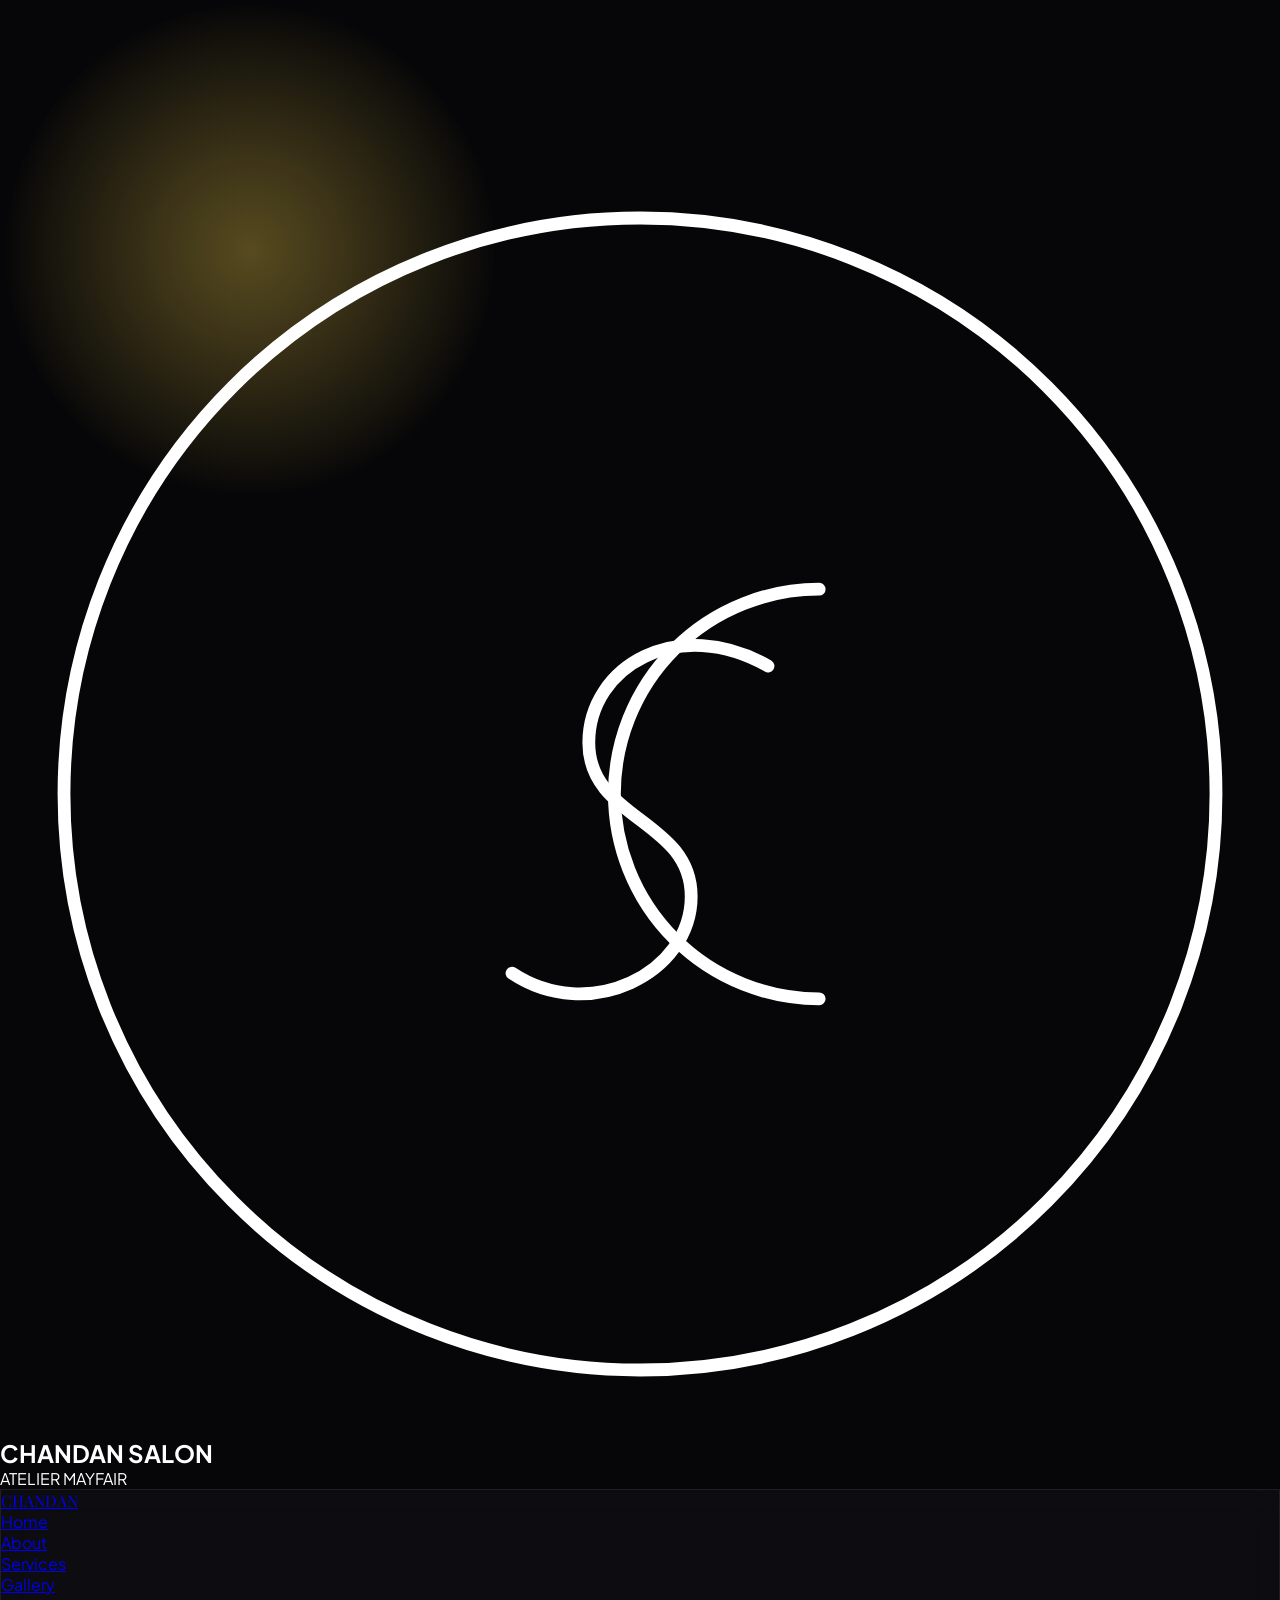
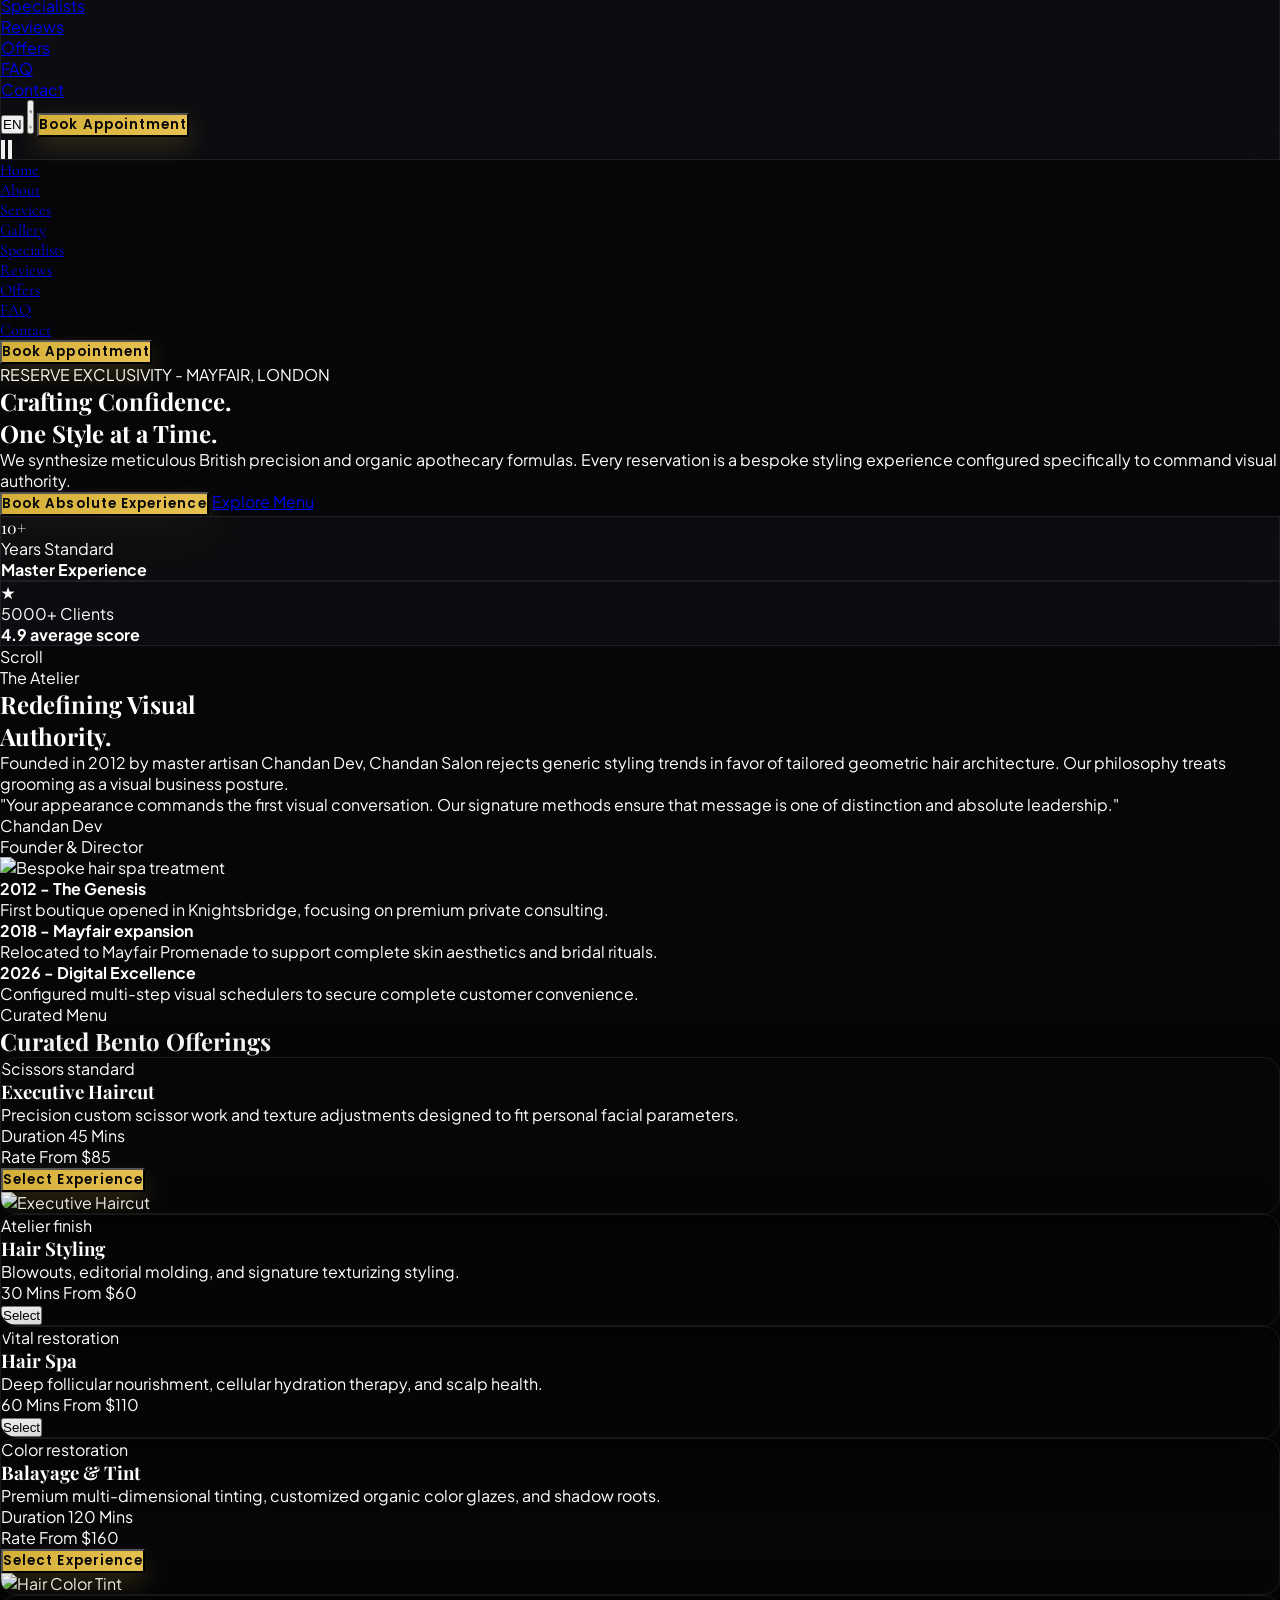
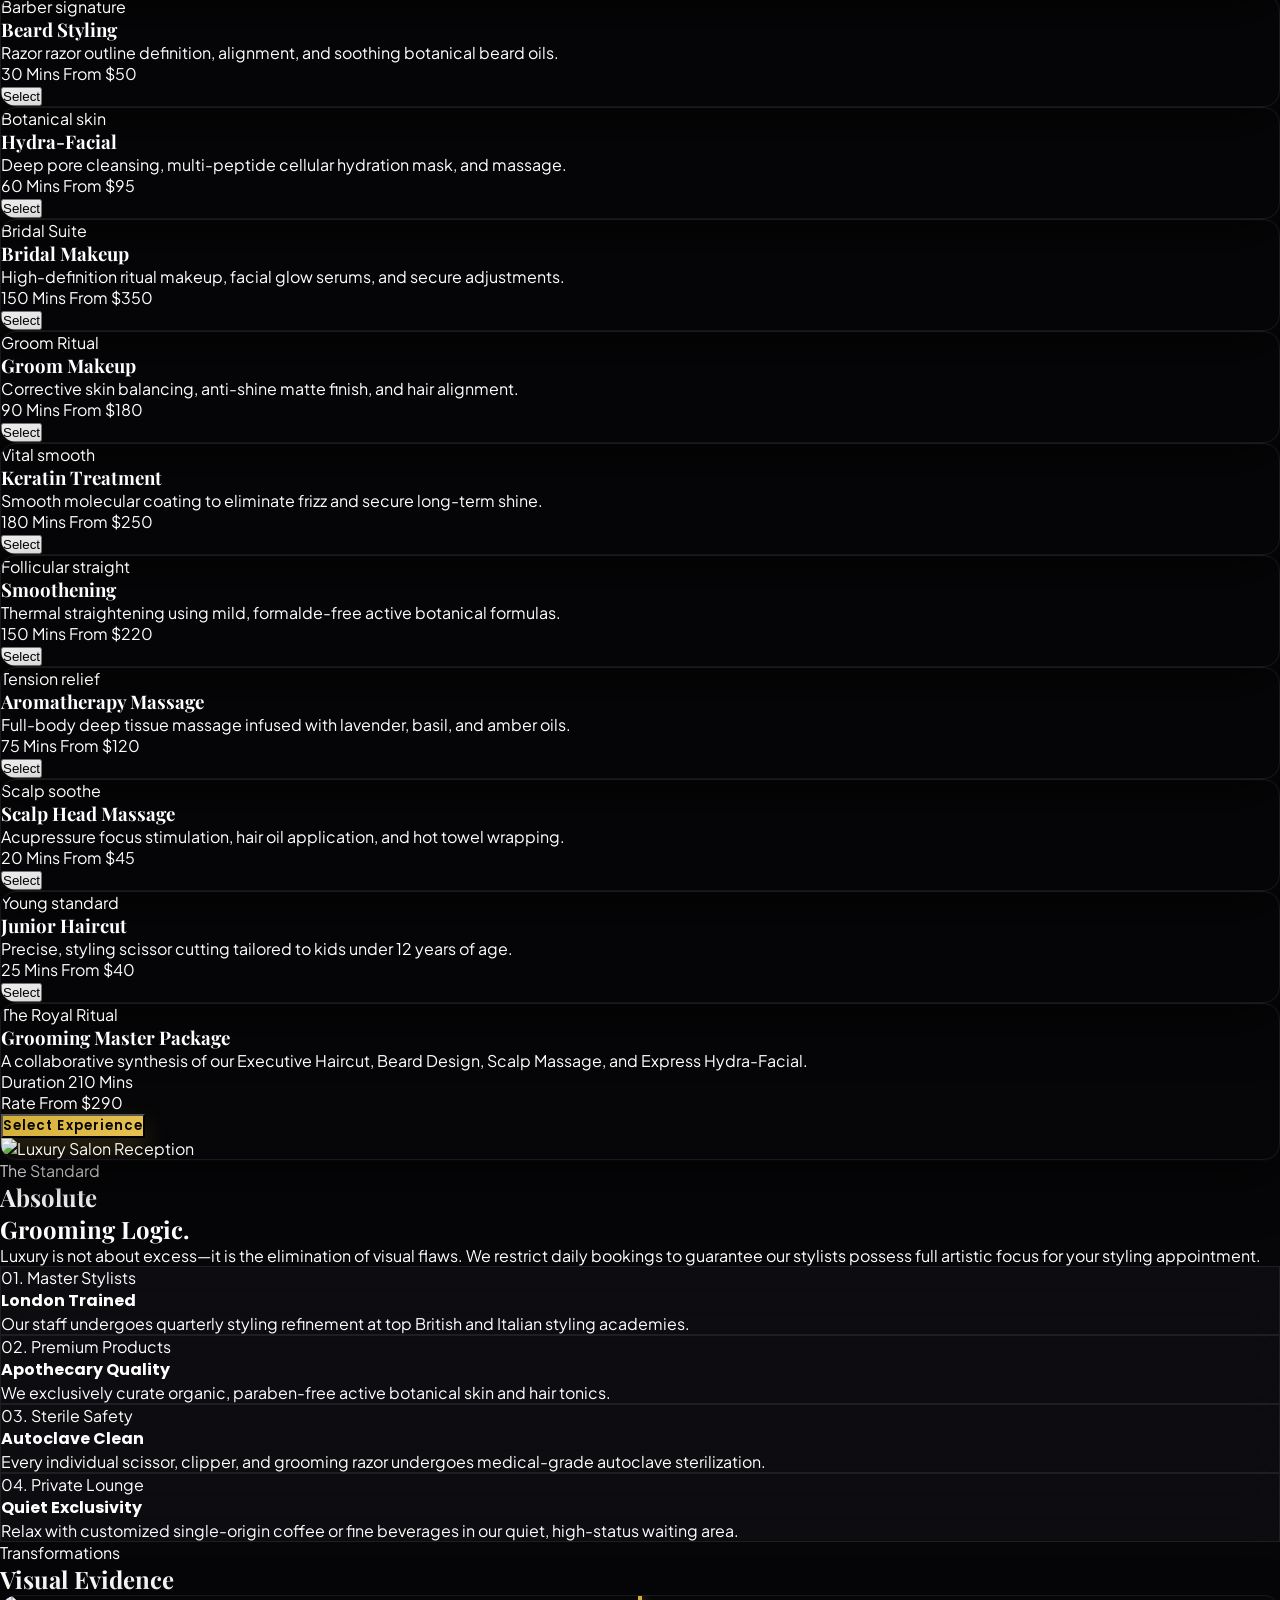
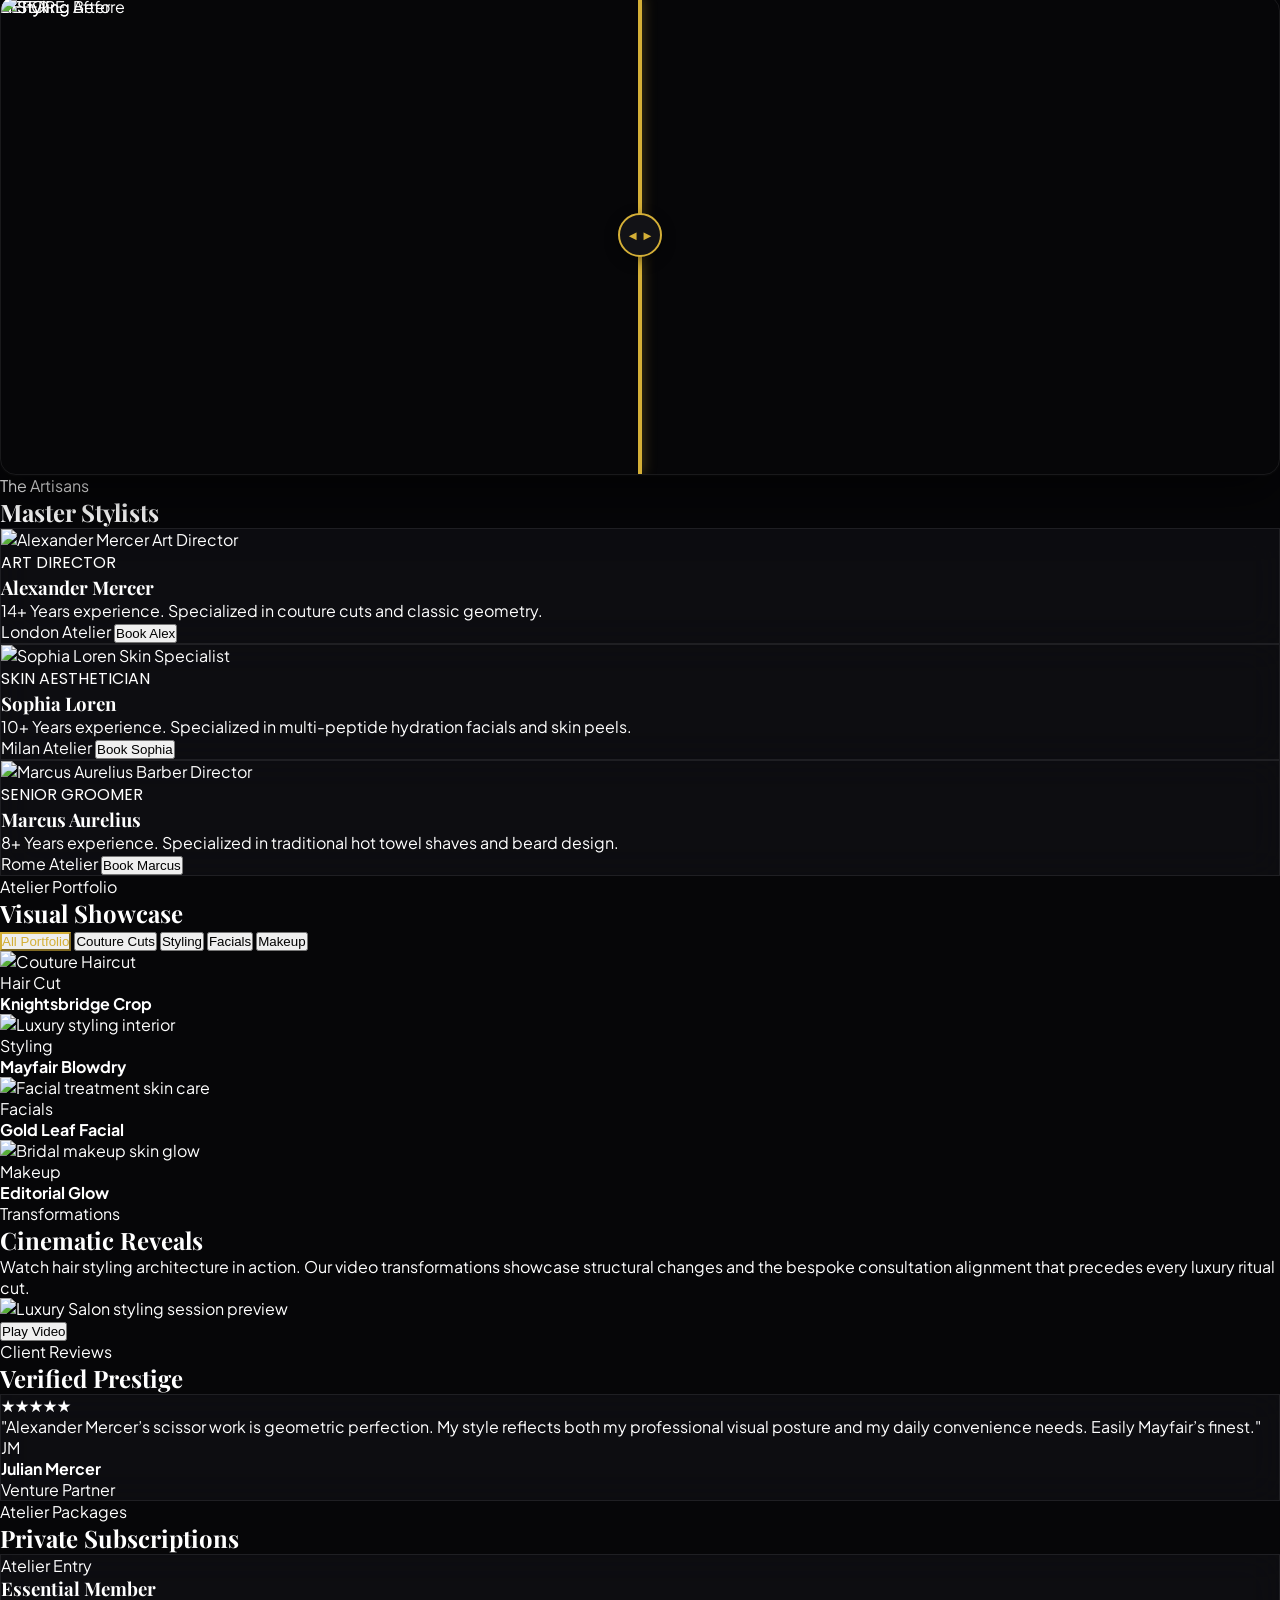
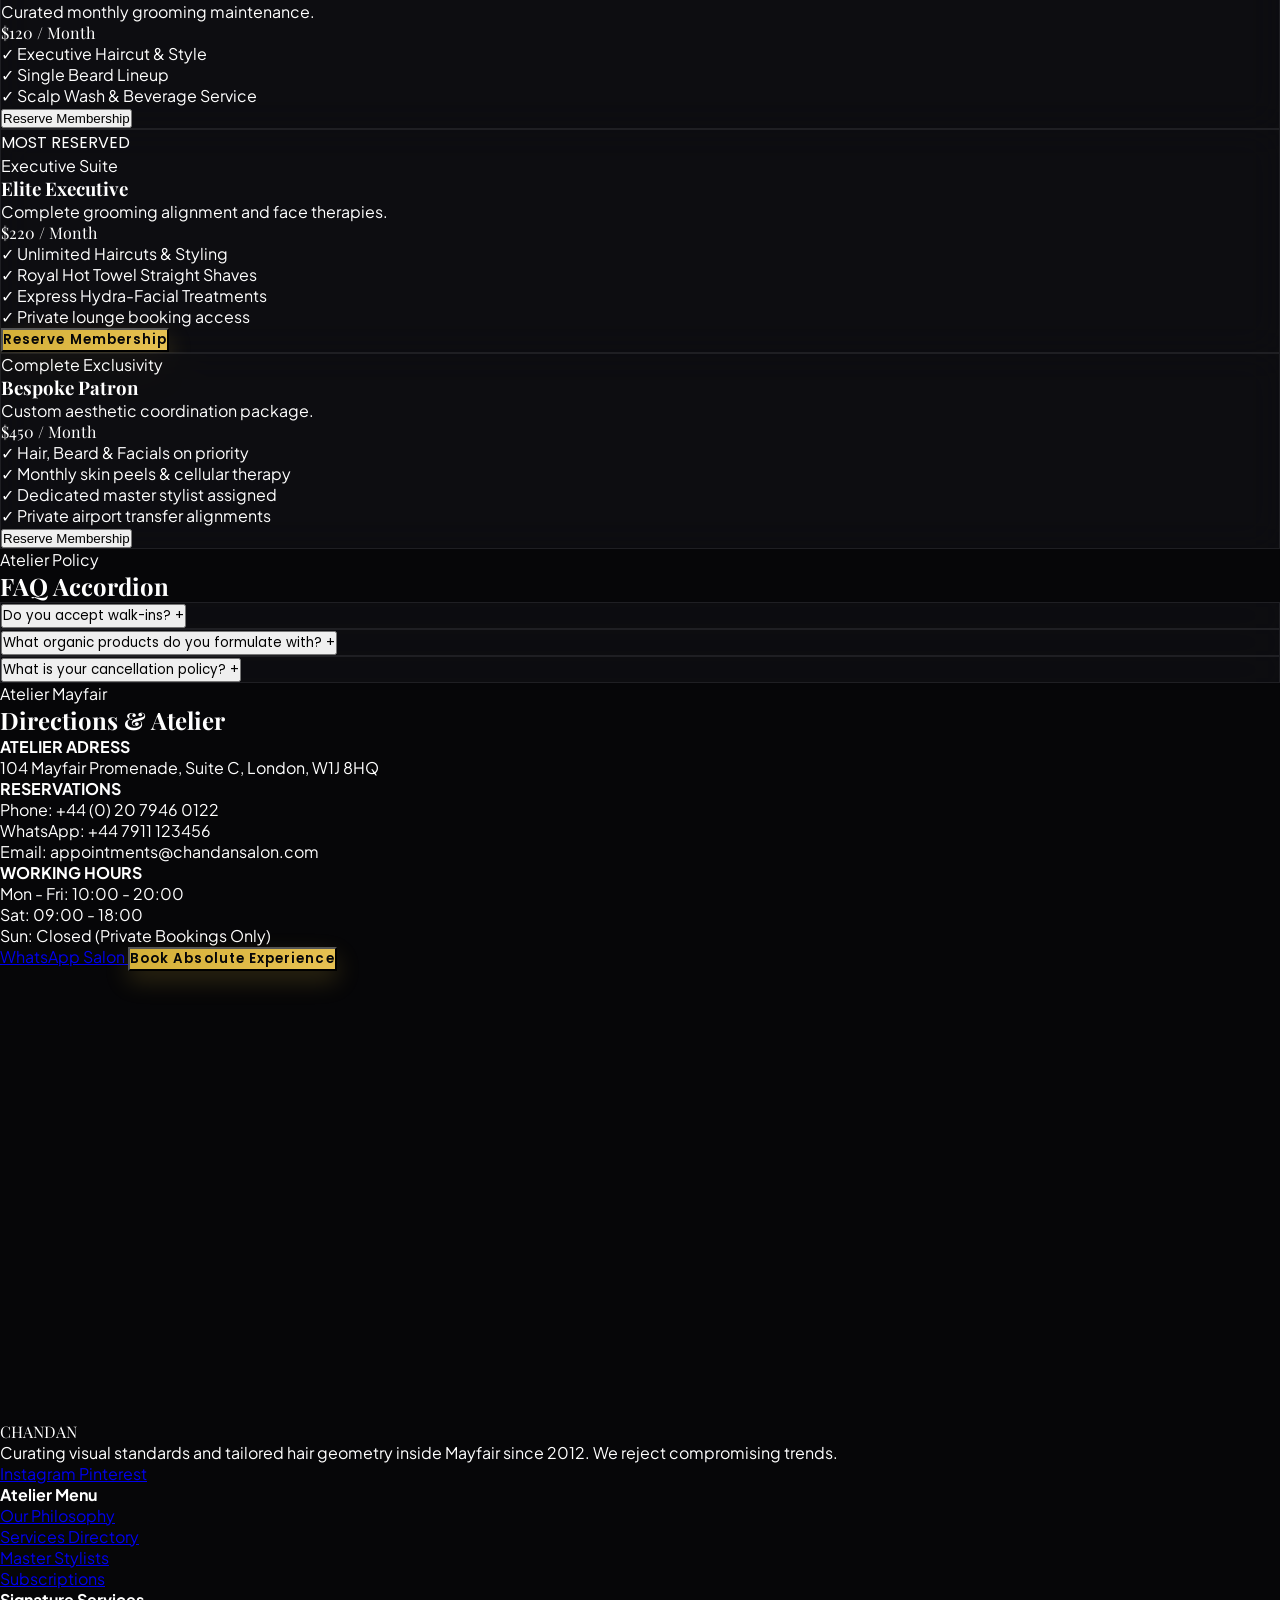
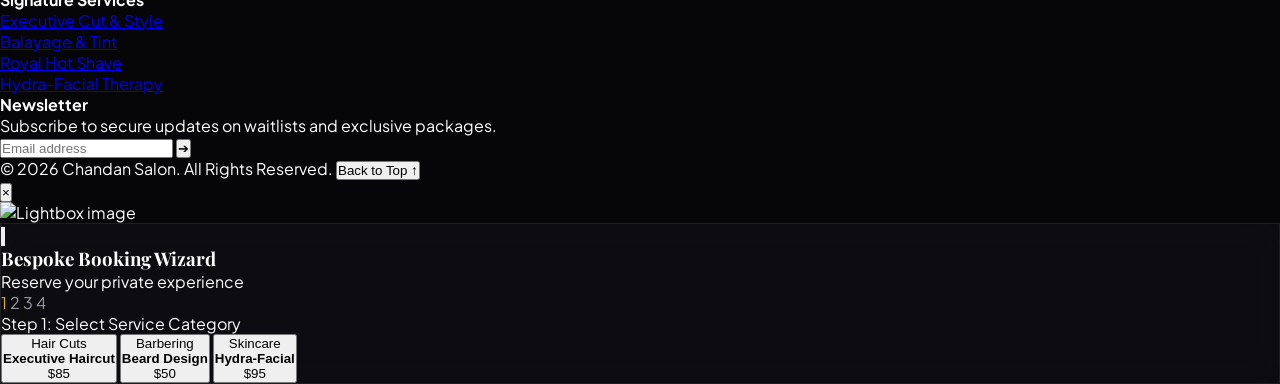
==== index.html @ 31880fb1 "Add files via upload" ====
<!DOCTYPE html>
<html lang="en" data-theme="dark">
<head>
  <meta charset="UTF-8">
  <meta name="viewport" content="width=device-width, initial-scale=1.0">
  <title>Chandan Salon | Premium Luxury Hair Design & Skincare Atelier</title>
  
  <meta name="description" content="Experience bespoke visual authority at Chandan Salon. Meticulous hair styling, straight shaves, and skin therapies by London-trained master stylists in Mayfair. Book an appointment.">
  <link rel="canonical" href="https://www.chandansalon.com/" />

  <!-- OpenGraph Metadata -->
  <meta property="og:type" content="website" />
  <meta property="og:title" content="Chandan Salon | Premium Hair Design & Skincare Atelier" />
  <meta property="og:description" content="Meticulous British cutting standards meets organic botanical treatments in a masterfully crafted Mayfair atmosphere." />
  <meta property="og:url" content="https://www.chandansalon.com/" />
  <meta property="og:image" content="https://images.unsplash.com/photo-1560066984-138dadb4c035?auto=format&fit=crop&w=1200&q=80" />

  <!-- Twitter Card Metadata -->
  <meta name="twitter:card" content="summary_large_image" />
  <meta name="twitter:title" content="Chandan Salon | Premium Hair Design" />
  <meta name="twitter:description" content="Experience Mayfair's premier luxury salon. Bespoke consultation and premium grooming." />
  <meta name="twitter:image" content="https://images.unsplash.com/photo-1560066984-138dadb4c035?auto=format&fit=crop&w=1200&q=80" />

  <!-- CSS Stylesheet -->
  <link rel="stylesheet" href="styles.css">

  <!-- Swiper JS & CSS -->
  <link rel="stylesheet" href="https://cdn.jsdelivr.net/npm/swiper@10/swiper-bundle.min.css" />
  <script src="https://cdn.jsdelivr.net/npm/swiper@10/swiper-bundle.min.js"></script>

  <!-- Leaflet Map CSS & JS -->
  <link rel="stylesheet" href="https://unpkg.com/leaflet@1.9.4/dist/leaflet.css" />
  <script src="https://unpkg.com/leaflet@1.9.4/dist/leaflet.js"></script>

  <!-- Tailwind CSS CDN -->
  <script src="https://cdn.tailwindcss.com"></script>
  <script>
    tailwind.config = {
      darkMode: 'class',
      theme: {
        extend: {
          colors: {
            accentGold: 'var(--accent-gold)',
            bgPrimary: 'var(--bg-primary)',
            bgSecondary: 'var(--bg-secondary)',
            textPrimary: 'var(--text-primary)',
            textSecondary: 'var(--text-secondary)',
            borderTheme: 'var(--border-color)',
            glassBg: 'var(--glass-bg)',
            glassBorder: 'var(--glass-border)'
          },
          fontFamily: {
            editorial: ['Playfair Display', 'serif'],
            cormorant: ['Cormorant Garamond', 'serif'],
            body: ['Plus Jakarta Sans', 'sans-serif'],
            display: ['Poppins', 'sans-serif']
          },
          letterSpacing: {
            luxury: '0.15em',
            superluxury: '0.25em'
          }
        }
      }
    }
  </script>

  <!-- Structured SEO Schema Data -->
  <script type="application/ld+json">
  {
    "@context": "https://schema.org",
    "@graph": [
      {
        "@type": "BeautySalon",
        "@id": "https://www.chandansalon.com/#salon",
        "name": "Chandan Salon",
        "image": "https://images.unsplash.com/photo-1560066984-138dadb4c035?auto=format&fit=crop&w=800&q=80",
        "priceRange": "$$$$",
        "telephone": "+44 20 7946 0122",
        "address": {
          "@type": "PostalAddress",
          "streetAddress": "104 Mayfair Promenade, Suite C",
          "addressLocality": "London",
          "postalCode": "W1J 8HQ",
          "addressCountry": "GB"
        },
        "geo": {
          "@type": "GeoCoordinates",
          "latitude": 51.5074,
          "longitude": -0.1278
        },
        "openingHoursSpecification": [
          {
            "@type": "OpeningHoursSpecification",
            "dayOfWeek": ["Monday", "Tuesday", "Wednesday", "Thursday", "Friday"],
            "opens": "10:00",
            "closes": "20:00"
          },
          {
            "@type": "OpeningHoursSpecification",
            "dayOfWeek": "Saturday",
            "opens": "09:00",
            "closes": "18:00"
          }
        ],
        "sameAs": [
          "https://www.instagram.com/chandansalon",
          "https://www.pinterest.com/chandansalon"
        ]
      },
      {
        "@type": "FAQPage",
        "@id": "https://www.chandansalon.com/#faq",
        "mainEntity": [
          {
            "@type": "Question",
            "name": "Do you accept walk-ins?",
            "acceptedAnswer": {
              "@type": "Answer",
              "text": "To ensure absolute privacy and dedication to detail, we operate on a reservation-only basis. Walk-ins are subject to stylist slot availability."
            }
          },
          {
            "@type": "Question",
            "name": "What organic products do you formulate with?",
            "acceptedAnswer": {
              "@type": "Answer",
              "text": "We formulate our treatments with exclusively organic sulfate-free hair tonics, pure botanicals, and small-batch skin serums."
            }
          }
        ]
      }
    ]
  }
  </script>
</head>
<body class="bg-bgPrimary text-textPrimary font-body relative min-h-screen">

  <!-- Interactive Custom Cursor Nodes -->
  <div class="custom-cursor hidden lg:block" id="custom-cursor"></div>
  <div class="custom-cursor-glow hidden lg:block" id="custom-cursor-glow"></div>

  <!-- Ambient Mouse responsive lighting spheres -->
  <div class="ambient-glow opacity-60" id="mouse-glow-1"></div>
  <div class="ambient-glow opacity-30 top-[20%] left-[10%]"></div>
  <div class="ambient-glow opacity-35 bottom-[10%] right-[5%]"></div>

  <!-- 1. Cinematic Opening Loading Overlay -->
  <div id="preloader" class="fixed inset-0 bg-[#060608] z-[9999] flex flex-col items-center justify-center overflow-hidden">
    <!-- Starry Golden Particles Canvas -->
    <canvas id="preloader-canvas" class="absolute inset-0 w-full h-full pointer-events-none"></canvas>
    
    <div class="relative flex flex-col items-center z-10 text-center px-4">
      <!-- Minimalist Luxury logo line-drawing -->
      <svg class="w-36 h-36 text-[#D4AF37] mb-8" viewBox="0 0 100 100" fill="none" xmlns="http://www.w3.org/2000/svg">
        <circle class="logo-path glow-glow stroke-[1]" cx="50" cy="50" r="45" stroke="currentColor" />
        <path class="logo-path glow-glow stroke-[1.5]" d="M 64 34 A 16 16 0 1 0 64 66" stroke="currentColor" stroke-linecap="round" />
        <path class="logo-path glow-glow stroke-[1.5]" d="M 60 40 C 53 36, 46 40, 46 46 C 46 52, 54 52, 54 58 C 54 64, 46 68, 40 64" stroke="currentColor" stroke-linecap="round" />
      </svg>
      <h2 class="text-sm uppercase tracking-superluxury font-cormorant text-[#D4AF37] opacity-0 preloader-lbl">
        CHANDAN SALON
      </h2>
      <p class="text-[9px] uppercase tracking-luxury text-gray-500 mt-2 opacity-0 preloader-lbl">
        ATELIER MAYFAIR
      </p>
    </div>
  </div>

  <!-- 2. Interactive Floating Navbar -->
  <header class="fixed top-5 left-0 right-0 z-50 px-4 md:px-8">
    <nav class="max-w-7xl mx-auto glass rounded-full px-6 py-4 flex items-center justify-between shadow-lg border border-borderTheme transition-all duration-300">
      
      <!-- Typography Logo -->
      <a href="#home" class="flex items-center">
        <span class="font-editorial text-lg md:text-xl font-semibold tracking-superluxury text-textPrimary hover:text-accentGold transition-colors">
          CHANDAN
        </span>
      </a>

      <!-- Desktop links -->
      <ul class="hidden xl:flex items-center gap-6 text-[10px] font-semibold uppercase tracking-luxury text-textSecondary">
        <li><a href="#home" class="nav-link text-textPrimary hover:text-accentGold transition-colors">Home</a></li>
        <li><a href="#about" class="nav-link text-textPrimary hover:text-accentGold transition-colors">About</a></li>
        <li><a href="#services" class="nav-link text-textPrimary hover:text-accentGold transition-colors">Services</a></li>
        <li><a href="#gallery" class="nav-link text-textPrimary hover:text-accentGold transition-colors">Gallery</a></li>
        <li><a href="#specialists" class="nav-link text-textPrimary hover:text-accentGold transition-colors">Specialists</a></li>
        <li><a href="#testimonials" class="nav-link text-textPrimary hover:text-accentGold transition-colors">Reviews</a></li>
        <li><a href="#pricing" class="nav-link text-textPrimary hover:text-accentGold transition-colors">Offers</a></li>
        <li><a href="#faq" class="nav-link text-textPrimary hover:text-accentGold transition-colors">FAQ</a></li>
        <li><a href="#contact" class="nav-link text-textPrimary hover:text-accentGold transition-colors">Contact</a></li>
      </ul>

      <!-- Navbar Actions (Toggle & CTA) -->
      <div class="hidden lg:flex items-center gap-4">
        <!-- Language Switcher -->
        <button onclick="toggleLanguage()" class="text-[10px] tracking-wider uppercase font-bold text-textSecondary hover:text-accentGold transition-colors px-2 py-1 border border-borderTheme rounded">
          EN
        </button>

        <!-- Theme Toggle -->
        <button id="theme-toggle" class="p-2 rounded-full border border-borderTheme hover:border-accentGold transition-colors text-textPrimary" aria-label="Toggle Mode">
          <svg id="theme-toggle-sun" class="w-3.5 h-3.5 hidden text-accentGold" fill="none" stroke="currentColor" viewBox="0 0 24 24">
            <path stroke-linecap="round" stroke-linejoin="round" stroke-width="2" d="M12 3v1m0 16v1m9-9h-1M4 9H3m15.364-6.364l-.707.707M6.343 17.657l-.707.707m12.728 0l-.707-.707M6.343 6.343l-.707-.707M15 12a3 3 0 11-6 0 3 3 0 016 0z"/>
          </svg>
          <svg id="theme-toggle-moon" class="w-3.5 h-3.5 text-textPrimary" fill="none" stroke="currentColor" viewBox="0 0 24 24">
            <path stroke-linecap="round" stroke-linejoin="round" stroke-width="2" d="M20.354 15.354A9 9 0 018.646 3.646 9.003 9.003 0 0012 21a9.003 9.003 0 008.354-5.646z"/>
          </svg>
        </button>

        <!-- Book Appointment -->
        <button onclick="openBookingModal()" class="btn-luxury px-5 py-2 rounded-full text-[10px] uppercase tracking-wider font-semibold">
          Book Appointment
        </button>
      </div>

      <!-- Mobile navigation menu controls -->
      <div class="flex xl:hidden items-center gap-3">
        <button id="theme-toggle-mobile" class="p-2 rounded-full border border-borderTheme text-textPrimary" aria-label="Toggle Theme Mobile">
          <svg class="w-3.5 h-3.5 text-textPrimary" fill="none" stroke="currentColor" viewBox="0 0 24 24">
            <path stroke-linecap="round" stroke-linejoin="round" stroke-width="2" d="M12 3v1m0 16v1m9-9h-1M4 9H3m15.364-6.364l-.707.707M6.343 17.657l-.707.707m12.728 0l-.707-.707M6.343 6.343l-.707-.707M15 12a3 3 0 11-6 0 3 3 0 016 0z"/>
          </svg>
        </button>

        <button id="mobile-menu-btn" class="p-2 text-textPrimary" aria-label="Toggle Menu">
          <svg class="w-6 h-6" fill="none" stroke="currentColor" viewBox="0 0 24 24">
            <path id="menu-btn-icon" stroke-linecap="round" stroke-linejoin="round" stroke-width="2" d="M4 6h16M4 12h16M4 18h16"/>
          </svg>
        </button>
      </div>

    </nav>
  </header>

  <!-- Mobile navigation full-screen overlay -->
  <div id="mobile-menu-overlay" class="fixed inset-0 bg-[#060608]/98 z-[45] flex flex-col justify-center items-center opacity-0 pointer-events-none transition-all duration-300">
    <ul class="text-center flex flex-col gap-6 text-sm font-editorial-cormorant tracking-luxury uppercase text-white">
      <li><a href="#home" onclick="toggleMobileMenu()" class="hover:text-accentGold transition-colors">Home</a></li>
      <li><a href="#about" onclick="toggleMobileMenu()" class="hover:text-accentGold transition-colors">About</a></li>
      <li><a href="#services" onclick="toggleMobileMenu()" class="hover:text-accentGold transition-colors">Services</a></li>
      <li><a href="#gallery" onclick="toggleMobileMenu()" class="hover:text-accentGold transition-colors">Gallery</a></li>
      <li><a href="#specialists" onclick="toggleMobileMenu()" class="hover:text-accentGold transition-colors">Specialists</a></li>
      <li><a href="#testimonials" onclick="toggleMobileMenu()" class="hover:text-accentGold transition-colors">Reviews</a></li>
      <li><a href="#pricing" onclick="toggleMobileMenu()" class="hover:text-accentGold transition-colors">Offers</a></li>
      <li><a href="#faq" onclick="toggleMobileMenu()" class="hover:text-accentGold transition-colors">FAQ</a></li>
      <li><a href="#contact" onclick="toggleMobileMenu()" class="hover:text-accentGold transition-colors">Contact</a></li>
      <li class="mt-4">
        <button onclick="toggleMobileMenu(); openBookingModal();" class="btn-luxury px-8 py-3 rounded-full text-xs tracking-luxury uppercase">
          Book Appointment
        </button>
      </li>
    </ul>
  </div>

  <!-- 3. Hero Section (The Hook) -->
  <section id="home" class="min-h-screen flex items-center justify-center relative overflow-hidden pt-24 px-4 md:px-8">
    <!-- Parallax Background Image Layer (No Video fallback) -->
    <div class="absolute inset-0 bg-cover bg-center bg-no-repeat pointer-events-none scale-105" style="background-image: url('https://images.unsplash.com/photo-1560066984-138dadb4c035?auto=format&fit=crop&w=1920&q=80');" id="hero-parallax-bg"></div>
    <div class="absolute inset-0 bg-gradient-to-b from-[#060608]/90 via-[#060608]/75 to-[#060608]"></div>

    <div class="max-w-7xl mx-auto w-full relative z-10 grid grid-cols-1 lg:grid-cols-12 gap-12 items-center">
      
      <!-- Left Editorial Column -->
      <div class="lg:col-span-7 space-y-8 text-left">
        <div class="inline-flex items-center gap-2 border border-borderTheme px-4 py-1.5 rounded-full text-[10px] uppercase tracking-luxury text-accentGold bg-[#121216]/50 backdrop-blur-md">
          <span class="inline-block w-1.5 h-1.5 bg-accentGold rounded-full animate-ping"></span>
          RESERVE EXCLUSIVITY - MAYFAIR, LONDON
        </div>
        
        <h1 class="font-editorial text-5xl md:text-7xl lg:text-8xl leading-[1.05] tracking-tight text-white" id="hero-title">
          Crafting <span class="italic text-accentGold">Confidence.</span> <br>
          One Style at a Time.
        </h1>
        
        <p class="text-sm md:text-base text-gray-400 max-w-lg leading-relaxed font-body">
          We synthesize meticulous British precision and organic apothecary formulas. Every reservation is a bespoke styling experience configured specifically to command visual authority.
        </p>

        <div class="flex flex-col sm:flex-row gap-4 pt-4">
          <button onclick="openBookingModal()" class="btn-luxury px-8 py-4 rounded-full text-xs font-semibold tracking-luxury uppercase">
            Book Absolute Experience
          </button>
          <a href="#services" class="border border-borderTheme hover:border-accentGold bg-[#121216]/20 hover:bg-[#121216]/50 text-white text-xs font-semibold tracking-luxury uppercase px-8 py-4 rounded-full text-center transition-all duration-300 backdrop-blur-sm">
            Explore Menu
          </a>
        </div>
      </div>

      <!-- Right Column: Interactive AntiGravity Glass Cards -->
      <div class="lg:col-span-5 relative flex justify-center items-center min-h-[380px] lg:min-h-[460px]">
        <div class="relative w-[280px] h-[340px] md:w-[320px] md:h-[400px] cursor-pointer" id="hero-interactive-container">
          
          <!-- Master card showing salon tools details -->
          <div class="absolute inset-0 rounded-2xl overflow-hidden border border-borderTheme bg-cover bg-center" style="background-image: url('https://imgs.search.brave.com/jhB5kFi1aEsa-1GYr4YzfC0zxABwtPC-hfzeidepJ1k/rs:fit:860:0:0:0/g:ce/aHR0cHM6Ly93d3cu/Z2VldGFuamFsaXNh/bG9uLmNvbS93cC1j/b250ZW50L3VwbG9h/ZHMvMjAyMy8xMC9o/YWlyLXNhbG9uLW5l/YXItbWUtY3Jvc3Np/bmctcm9hZC1wYXRu/YS5qcGc');" id="hero-main-card">
            <div class="absolute inset-0 bg-gradient-to-t from-[#060608]/90 via-transparent to-transparent"></div>
          </div>

          <!-- Glass Card 1: Authority metrics -->
          <div class="absolute top-[-30px] left-[-30px] glass p-4 rounded-xl shadow-lg border border-borderTheme flex items-center gap-3 transition-transform duration-300" id="hero-floating-card-1">
            <div class="text-accentGold font-editorial text-2xl">10+</div>
            <div>
              <p class="text-[9px] uppercase tracking-wider text-textSecondary font-semibold">Years Standard</p>
              <h4 class="text-[10px] font-bold text-textPrimary uppercase">Master Experience</h4>
            </div>
          </div>

          <!-- Glass Card 2: Rating metrics -->
          <div class="absolute bottom-[-20px] right-[-20px] glass p-4 rounded-xl shadow-lg border border-borderTheme flex items-center gap-3 transition-transform duration-300" id="hero-floating-card-2">
            <div class="text-accentGold text-base">★</div>
            <div>
              <p class="text-[9px] uppercase tracking-wider text-textSecondary font-semibold">5000+ Clients</p>
              <h4 class="text-[10px] font-bold text-textPrimary uppercase">4.9 average score</h4>
            </div>
          </div>

        </div>
      </div>

    </div>

    <!-- Animated Scroll indicator -->
    <div class="absolute bottom-10 left-1/2 transform -translate-x-1/2 flex flex-col items-center gap-2 text-[10px] uppercase tracking-widest text-textSecondary pointer-events-none">
      <span>Scroll</span>
      <div class="w-[1.5px] h-8 border border-borderTheme rounded-full relative flex justify-center py-1">
        <span class="inline-block w-1 h-1 bg-accentGold rounded-full scroll-indicator-dot"></span>
      </div>
    </div>
  </section>

  <!-- 4. About Section (The Story) -->
  <section id="about" class="py-28 px-4 md:px-8 max-w-7xl mx-auto relative z-10">
    <div class="grid grid-cols-1 lg:grid-cols-12 gap-16 items-center">
      
      <!-- Left Column: Story Composition -->
      <div class="lg:col-span-5 space-y-6">
        <p class="text-xs uppercase tracking-superluxury text-accentGold font-semibold">The Atelier</p>
        <h2 class="font-editorial text-4xl md:text-5xl lg:text-6xl text-textPrimary leading-tight">
          Redefining Visual <br>
          <span class="italic text-accentGold">Authority.</span>
        </h2>
        <div class="w-12 h-[1px] bg-accentGold"></div>
        <p class="text-xs text-textSecondary leading-relaxed">
          Founded in 2012 by master artisan Chandan Dev, Chandan Salon rejects generic styling trends in favor of tailored geometric hair architecture. Our philosophy treats grooming as a visual business posture.
        </p>
        <p class="text-xs text-textSecondary leading-relaxed">
          "Your appearance commands the first visual conversation. Our signature methods ensure that message is one of distinction and absolute leadership."
        </p>
        
        <!-- Founder signature placeholder -->
        <div class="pt-4 flex items-center gap-4">
          <div class="font-cormorant italic text-lg text-textPrimary">Chandan Dev</div>
          <span class="w-10 h-[1.5px] bg-borderTheme"></span>
          <span class="text-[9px] uppercase tracking-luxury text-textSecondary font-bold">Founder & Director</span>
        </div>
      </div>

      <!-- Right Column: Asymmetrical collage and visual timeline -->
      <div class="lg:col-span-7 grid grid-cols-1 sm:grid-cols-2 gap-8 items-center">
        <!-- Collage main image -->
        <div class="rounded-2xl overflow-hidden border border-borderTheme aspect-[3/4] bg-bgSecondary">
          <img src="https://images.unsplash.com/photo-1522337360788-8b13dee7a37e?auto=format&fit=crop&w=600&q=80" alt="Bespoke hair spa treatment" class="w-full h-full object-cover" />
        </div>
        
        <!-- Interactive timeline values -->
        <div class="space-y-8">
          <div class="relative pl-6 border-l border-borderTheme">
            <span class="absolute top-1.5 left-[-4.5px] w-2.5 h-2.5 rounded-full bg-accentGold"></span>
            <h4 class="text-xs font-bold uppercase tracking-wider text-textPrimary">2012 - The Genesis</h4>
            <p class="text-[11px] text-textSecondary mt-1">First boutique opened in Knightsbridge, focusing on premium private consulting.</p>
          </div>
          
          <div class="relative pl-6 border-l border-borderTheme">
            <span class="absolute top-1.5 left-[-4.5px] w-2.5 h-2.5 rounded-full bg-accentGold"></span>
            <h4 class="text-xs font-bold uppercase tracking-wider text-textPrimary">2018 - Mayfair expansion</h4>
            <p class="text-[11px] text-textSecondary mt-1">Relocated to Mayfair Promenade to support complete skin aesthetics and bridal rituals.</p>
          </div>

          <div class="relative pl-6 border-l border-borderTheme">
            <span class="absolute top-1.5 left-[-4.5px] w-2.5 h-2.5 rounded-full bg-accentGold"></span>
            <h4 class="text-xs font-bold uppercase tracking-wider text-textPrimary">2026 - Digital Excellence</h4>
            <p class="text-[11px] text-textSecondary mt-1">Configured multi-step visual schedulers to secure complete customer convenience.</p>
          </div>
        </div>
      </div>

    </div>
  </section>

  <!-- 5. Services Bento Grid -->
  <section id="services" class="py-28 bg-bgSecondary border-y border-borderTheme relative z-10 transition-colors duration-500">
    <div class="max-w-7xl mx-auto px-4 md:px-8">
      
      <!-- Section Headers -->
      <div class="text-center max-w-2xl mx-auto mb-20 space-y-4">
        <p class="text-xs uppercase tracking-superluxury text-accentGold font-semibold">Curated Menu</p>
        <h2 class="font-editorial text-4xl md:text-5xl lg:text-6xl text-textPrimary leading-tight">
          Curated Bento Offerings
        </h2>
        <div class="w-12 h-[1px] bg-accentGold mx-auto mt-4"></div>
      </div>

      <!-- Bento Grid Layout containing 14 Services -->
      <div class="grid grid-cols-1 md:grid-cols-12 gap-6" id="bento-grid">
        
        <!-- Service 1: Hair Cut (Double Width) -->
        <div class="md:col-span-8 bento-card rounded-2xl flex flex-col sm:flex-row justify-between bg-bgPrimary border border-borderTheme overflow-hidden group">
          <div class="p-8 flex flex-col justify-between flex-1 space-y-6">
            <div class="space-y-2">
              <span class="text-[10px] uppercase tracking-luxury text-accentGold font-semibold">Scissors standard</span>
              <h3 class="font-editorial text-2xl md:text-3xl text-textPrimary">Executive Haircut</h3>
              <p class="text-xs text-textSecondary leading-relaxed">
                Precision custom scissor work and texture adjustments designed to fit personal facial parameters.
              </p>
            </div>
            <div class="flex items-center justify-between text-xs pt-4">
              <div>
                <span class="block text-[10px] uppercase tracking-wider text-textSecondary">Duration</span>
                <span class="font-semibold text-textPrimary">45 Mins</span>
              </div>
              <div class="text-right">
                <span class="block text-[10px] uppercase tracking-wider text-textSecondary">Rate</span>
                <span class="font-semibold text-accentGold text-base">From $85</span>
              </div>
            </div>
            <button onclick="openBookingModal('Hair Cut')" class="btn-luxury py-2.5 rounded-xl text-[10px] uppercase tracking-luxury font-bold w-full text-center">
              Select Experience
            </button>
          </div>
          <!-- Image Layer -->
          <div class="w-full sm:w-1/2 aspect-square sm:aspect-auto bg-cover bg-center overflow-hidden">
            <img src="https://images.unsplash.com/photo-1503951914875-452162b0f3f1?auto=format&fit=crop&w=600&q=80" alt="Executive Haircut" class="w-full h-full object-cover group-hover:scale-105 transition-transform duration-700" />
          </div>
        </div>

        <!-- Service 2: Hair Styling -->
        <div class="md:col-span-4 bento-card rounded-2xl bg-bgPrimary p-8 flex flex-col justify-between border border-borderTheme">
          <div class="space-y-4">
            <span class="text-[10px] uppercase tracking-luxury text-accentGold font-semibold">Atelier finish</span>
            <h3 class="font-editorial text-xl md:text-2xl text-textPrimary">Hair Styling</h3>
            <p class="text-xs text-textSecondary leading-relaxed">Blowouts, editorial molding, and signature texturizing styling.</p>
          </div>
          <div class="flex items-center justify-between text-xs border-t border-borderTheme/50 pt-4 mt-6">
            <span>30 Mins</span>
            <span class="text-accentGold font-bold">From $60</span>
          </div>
          <button onclick="openBookingModal('Hair Styling')" class="w-full py-2.5 mt-4 border border-borderTheme hover:border-accentGold rounded-xl text-[10px] uppercase tracking-luxury text-center hover:bg-accentGold hover:text-black transition-all">
            Select
          </button>
        </div>

        <!-- Service 3: Hair Spa -->
        <div class="md:col-span-4 bento-card rounded-2xl bg-bgPrimary p-8 flex flex-col justify-between border border-borderTheme">
          <div class="space-y-4">
            <span class="text-[10px] uppercase tracking-luxury text-accentGold font-semibold">Vital restoration</span>
            <h3 class="font-editorial text-xl md:text-2xl text-textPrimary">Hair Spa</h3>
            <p class="text-xs text-textSecondary leading-relaxed">Deep follicular nourishment, cellular hydration therapy, and scalp health.</p>
          </div>
          <div class="flex items-center justify-between text-xs border-t border-borderTheme/50 pt-4 mt-6">
            <span>60 Mins</span>
            <span class="text-accentGold font-bold">From $110</span>
          </div>
          <button onclick="openBookingModal('Hair Spa')" class="w-full py-2.5 mt-4 border border-borderTheme hover:border-accentGold rounded-xl text-[10px] uppercase tracking-luxury text-center hover:bg-accentGold hover:text-black transition-all">
            Select
          </button>
        </div>

        <!-- Service 4: Hair Color (Double Width) -->
        <div class="md:col-span-8 bento-card rounded-2xl flex flex-col sm:flex-row-reverse justify-between bg-bgPrimary border border-borderTheme overflow-hidden group">
          <div class="p-8 flex flex-col justify-between flex-1 space-y-6">
            <div class="space-y-2">
              <span class="text-[10px] uppercase tracking-luxury text-accentGold font-semibold">Color restoration</span>
              <h3 class="font-editorial text-2xl md:text-3xl text-textPrimary">Balayage & Tint</h3>
              <p class="text-xs text-textSecondary leading-relaxed">
                Premium multi-dimensional tinting, customized organic color glazes, and shadow roots.
              </p>
            </div>
            <div class="flex items-center justify-between text-xs pt-4">
              <div>
                <span class="block text-[10px] uppercase text-textSecondary">Duration</span>
                <span class="font-semibold text-textPrimary">120 Mins</span>
              </div>
              <div class="text-right">
                <span class="block text-[10px] uppercase text-textSecondary">Rate</span>
                <span class="font-semibold text-accentGold text-base">From $160</span>
              </div>
            </div>
            <button onclick="openBookingModal('Hair Color')" class="btn-luxury py-2.5 rounded-xl text-[10px] uppercase tracking-luxury font-bold w-full text-center">
              Select Experience
            </button>
          </div>
          <div class="w-full sm:w-1/2 aspect-square sm:aspect-auto bg-cover bg-center overflow-hidden">
            <img src="https://images.unsplash.com/photo-1605497746444-ac9dbd324ce4?auto=format&fit=crop&w=600&q=80" alt="Hair Color Tint" class="w-full h-full object-cover group-hover:scale-105 transition-transform duration-700" />
          </div>
        </div>

        <!-- Service 5: Beard Styling -->
        <div class="md:col-span-4 bento-card rounded-2xl bg-bgPrimary p-8 flex flex-col justify-between border border-borderTheme">
          <div class="space-y-4">
            <span class="text-[10px] uppercase tracking-luxury text-accentGold font-semibold">Barber signature</span>
            <h3 class="font-editorial text-xl md:text-2xl text-textPrimary">Beard Styling</h3>
            <p class="text-xs text-textSecondary leading-relaxed">Razor razor outline definition, alignment, and soothing botanical beard oils.</p>
          </div>
          <div class="flex items-center justify-between text-xs border-t border-borderTheme/50 pt-4 mt-6">
            <span>30 Mins</span>
            <span class="text-accentGold font-bold">From $50</span>
          </div>
          <button onclick="openBookingModal('Beard Styling')" class="w-full py-2.5 mt-4 border border-borderTheme hover:border-accentGold rounded-xl text-[10px] uppercase tracking-luxury text-center hover:bg-accentGold hover:text-black transition-all">
            Select
          </button>
        </div>

        <!-- Service 6: Facial -->
        <div class="md:col-span-4 bento-card rounded-2xl bg-bgPrimary p-8 flex flex-col justify-between border border-borderTheme">
          <div class="space-y-4">
            <span class="text-[10px] uppercase tracking-luxury text-accentGold font-semibold">Botanical skin</span>
            <h3 class="font-editorial text-xl md:text-2xl text-textPrimary">Hydra-Facial</h3>
            <p class="text-xs text-textSecondary leading-relaxed">Deep pore cleansing, multi-peptide cellular hydration mask, and massage.</p>
          </div>
          <div class="flex items-center justify-between text-xs border-t border-borderTheme/50 pt-4 mt-6">
            <span>60 Mins</span>
            <span class="text-accentGold font-bold">From $95</span>
          </div>
          <button onclick="openBookingModal('Facial')" class="w-full py-2.5 mt-4 border border-borderTheme hover:border-accentGold rounded-xl text-[10px] uppercase tracking-luxury text-center hover:bg-accentGold hover:text-black transition-all">
            Select
          </button>
        </div>

        <!-- Service 7: Bridal Makeup -->
        <div class="md:col-span-4 bento-card rounded-2xl bg-bgPrimary p-8 flex flex-col justify-between border border-borderTheme">
          <div class="space-y-4">
            <span class="text-[10px] uppercase tracking-luxury text-accentGold font-semibold">Bridal Suite</span>
            <h3 class="font-editorial text-xl md:text-2xl text-textPrimary">Bridal Makeup</h3>
            <p class="text-xs text-textSecondary leading-relaxed">High-definition ritual makeup, facial glow serums, and secure adjustments.</p>
          </div>
          <div class="flex items-center justify-between text-xs border-t border-borderTheme/50 pt-4 mt-6">
            <span>150 Mins</span>
            <span class="text-accentGold font-bold">From $350</span>
          </div>
          <button onclick="openBookingModal('Bridal Makeup')" class="w-full py-2.5 mt-4 border border-borderTheme hover:border-accentGold rounded-xl text-[10px] uppercase tracking-luxury text-center hover:bg-accentGold hover:text-black transition-all">
            Select
          </button>
        </div>

        <!-- Service 8: Groom Makeup -->
        <div class="md:col-span-4 bento-card rounded-2xl bg-bgPrimary p-8 flex flex-col justify-between border border-borderTheme">
          <div class="space-y-4">
            <span class="text-[10px] uppercase tracking-luxury text-accentGold font-semibold">Groom Ritual</span>
            <h3 class="font-editorial text-xl md:text-2xl text-textPrimary">Groom Makeup</h3>
            <p class="text-xs text-textSecondary leading-relaxed">Corrective skin balancing, anti-shine matte finish, and hair alignment.</p>
          </div>
          <div class="flex items-center justify-between text-xs border-t border-borderTheme/50 pt-4 mt-6">
            <span>90 Mins</span>
            <span class="text-accentGold font-bold">From $180</span>
          </div>
          <button onclick="openBookingModal('Groom Makeup')" class="w-full py-2.5 mt-4 border border-borderTheme hover:border-accentGold rounded-xl text-[10px] uppercase tracking-luxury text-center hover:bg-accentGold hover:text-black transition-all">
            Select
          </button>
        </div>

        <!-- Service 9: Keratin -->
        <div class="md:col-span-4 bento-card rounded-2xl bg-bgPrimary p-8 flex flex-col justify-between border border-borderTheme">
          <div class="space-y-4">
            <span class="text-[10px] uppercase tracking-luxury text-accentGold font-semibold">Vital smooth</span>
            <h3 class="font-editorial text-xl md:text-2xl text-textPrimary">Keratin Treatment</h3>
            <p class="text-xs text-textSecondary leading-relaxed">Smooth molecular coating to eliminate frizz and secure long-term shine.</p>
          </div>
          <div class="flex items-center justify-between text-xs border-t border-borderTheme/50 pt-4 mt-6">
            <span>180 Mins</span>
            <span class="text-accentGold font-bold">From $250</span>
          </div>
          <button onclick="openBookingModal('Keratin')" class="w-full py-2.5 mt-4 border border-borderTheme hover:border-accentGold rounded-xl text-[10px] uppercase tracking-luxury text-center hover:bg-accentGold hover:text-black transition-all">
            Select
          </button>
        </div>

        <!-- Service 10: Smoothening -->
        <div class="md:col-span-4 bento-card rounded-2xl bg-bgPrimary p-8 flex flex-col justify-between border border-borderTheme">
          <div class="space-y-4">
            <span class="text-[10px] uppercase tracking-luxury text-accentGold font-semibold">Follicular straight</span>
            <h3 class="font-editorial text-xl md:text-2xl text-textPrimary">Smoothening</h3>
            <p class="text-xs text-textSecondary leading-relaxed">Thermal straightening using mild, formalde-free active botanical formulas.</p>
          </div>
          <div class="flex items-center justify-between text-xs border-t border-borderTheme/50 pt-4 mt-6">
            <span>150 Mins</span>
            <span class="text-accentGold font-bold">From $220</span>
          </div>
          <button onclick="openBookingModal('Smoothening')" class="w-full py-2.5 mt-4 border border-borderTheme hover:border-accentGold rounded-xl text-[10px] uppercase tracking-luxury text-center hover:bg-accentGold hover:text-black transition-all">
            Select
          </button>
        </div>

        <!-- Service 11: Massage -->
        <div class="md:col-span-4 bento-card rounded-2xl bg-bgPrimary p-8 flex flex-col justify-between border border-borderTheme">
          <div class="space-y-4">
            <span class="text-[10px] uppercase tracking-luxury text-accentGold font-semibold">Tension relief</span>
            <h3 class="font-editorial text-xl md:text-2xl text-textPrimary">Aromatherapy Massage</h3>
            <p class="text-xs text-textSecondary leading-relaxed">Full-body deep tissue massage infused with lavender, basil, and amber oils.</p>
          </div>
          <div class="flex items-center justify-between text-xs border-t border-borderTheme/50 pt-4 mt-6">
            <span>75 Mins</span>
            <span class="text-accentGold font-bold">From $120</span>
          </div>
          <button onclick="openBookingModal('Massage')" class="w-full py-2.5 mt-4 border border-borderTheme hover:border-accentGold rounded-xl text-[10px] uppercase tracking-luxury text-center hover:bg-accentGold hover:text-black transition-all">
            Select
          </button>
        </div>

        <!-- Service 12: Head Massage -->
        <div class="md:col-span-4 bento-card rounded-2xl bg-bgPrimary p-8 flex flex-col justify-between border border-borderTheme">
          <div class="space-y-4">
            <span class="text-[10px] uppercase tracking-luxury text-accentGold font-semibold">Scalp soothe</span>
            <h3 class="font-editorial text-xl md:text-2xl text-textPrimary">Scalp Head Massage</h3>
            <p class="text-xs text-textSecondary leading-relaxed">Acupressure focus stimulation, hair oil application, and hot towel wrapping.</p>
          </div>
          <div class="flex items-center justify-between text-xs border-t border-borderTheme/50 pt-4 mt-6">
            <span>20 Mins</span>
            <span class="text-accentGold font-bold">From $45</span>
          </div>
          <button onclick="openBookingModal('Head Massage')" class="w-full py-2.5 mt-4 border border-borderTheme hover:border-accentGold rounded-xl text-[10px] uppercase tracking-luxury text-center hover:bg-accentGold hover:text-black transition-all">
            Select
          </button>
        </div>

        <!-- Service 13: Kids Haircut -->
        <div class="md:col-span-4 bento-card rounded-2xl bg-bgPrimary p-8 flex flex-col justify-between border border-borderTheme">
          <div class="space-y-4">
            <span class="text-[10px] uppercase tracking-luxury text-accentGold font-semibold">Young standard</span>
            <h3 class="font-editorial text-xl md:text-2xl text-textPrimary">Junior Haircut</h3>
            <p class="text-xs text-textSecondary leading-relaxed">Precise, styling scissor cutting tailored to kids under 12 years of age.</p>
          </div>
          <div class="flex items-center justify-between text-xs border-t border-borderTheme/50 pt-4 mt-6">
            <span>25 Mins</span>
            <span class="text-accentGold font-bold">From $40</span>
          </div>
          <button onclick="openBookingModal('Kids Haircut')" class="w-full py-2.5 mt-4 border border-borderTheme hover:border-accentGold rounded-xl text-[10px] uppercase tracking-luxury text-center hover:bg-accentGold hover:text-black transition-all">
            Select
          </button>
        </div>

        <!-- Service 14: Premium Packages (Double Width) -->
        <div class="md:col-span-8 bento-card rounded-2xl flex flex-col sm:flex-row justify-between bg-bgPrimary border border-borderTheme overflow-hidden group">
          <div class="p-8 flex flex-col justify-between flex-1 space-y-6">
            <div class="space-y-2">
              <span class="text-[10px] uppercase tracking-luxury text-accentGold font-semibold">The Royal Ritual</span>
              <h3 class="font-editorial text-2xl md:text-3xl text-textPrimary">Grooming Master Package</h3>
              <p class="text-xs text-textSecondary leading-relaxed">
                A collaborative synthesis of our Executive Haircut, Beard Design, Scalp Massage, and Express Hydra-Facial.
              </p>
            </div>
            <div class="flex items-center justify-between text-xs pt-4">
              <div>
                <span class="block text-[10px] uppercase text-textSecondary">Duration</span>
                <span class="font-semibold text-textPrimary">210 Mins</span>
              </div>
              <div class="text-right">
                <span class="block text-[10px] uppercase text-textSecondary">Rate</span>
                <span class="font-semibold text-accentGold text-base">From $290</span>
              </div>
            </div>
            <button onclick="openBookingModal('Premium Packages')" class="btn-luxury py-2.5 rounded-xl text-[10px] uppercase tracking-luxury font-bold w-full text-center">
              Select Experience
            </button>
          </div>
          <div class="w-full sm:w-1/2 aspect-square sm:aspect-auto bg-cover bg-center overflow-hidden">
            <img src="https://images.unsplash.com/photo-1560066984-138dadb4c035?auto=format&fit=crop&w=600&q=80" alt="Luxury Salon Reception" class="w-full h-full object-cover group-hover:scale-105 transition-transform duration-700" />
          </div>
        </div>

      </div>

    </div>
  </section>

  <!-- 6. Why Choose Us (The Logic) -->
  <section class="py-28 px-4 md:px-8 max-w-7xl mx-auto relative z-10">
    <div class="grid grid-cols-1 lg:grid-cols-12 gap-12 items-center">
      
      <!-- Left Editorial Headers -->
      <div class="lg:col-span-5 space-y-6">
        <p class="text-xs uppercase tracking-superluxury text-accentGold font-semibold">The Standard</p>
        <h2 class="font-editorial text-4xl md:text-5xl lg:text-6xl text-textPrimary leading-tight">
          Absolute <br>
          Grooming Logic.
        </h2>
        <div class="w-12 h-[1px] bg-accentGold"></div>
        <p class="text-xs text-textSecondary leading-relaxed">
          Luxury is not about excess—it is the elimination of visual flaws. We restrict daily bookings to guarantee our stylists possess full artistic focus for your styling appointment.
        </p>
      </div>

      <!-- Right Pillars Grid -->
      <div class="lg:col-span-7 grid grid-cols-1 sm:grid-cols-2 gap-6" id="why-choose-us-pillars">
        
        <!-- Pillar 1 -->
        <div class="p-6 glass border border-borderTheme rounded-2xl space-y-3 shadow-md hover:border-accentGold transition-all">
          <span class="text-xs text-accentGold font-bold uppercase tracking-wider">01. Master Stylists</span>
          <h4 class="text-sm font-bold text-textPrimary font-display uppercase">London Trained</h4>
          <p class="text-[11px] text-textSecondary leading-relaxed">Our staff undergoes quarterly styling refinement at top British and Italian styling academies.</p>
        </div>

        <!-- Pillar 2 -->
        <div class="p-6 glass border border-borderTheme rounded-2xl space-y-3 shadow-md hover:border-accentGold transition-all">
          <span class="text-xs text-accentGold font-bold uppercase tracking-wider">02. Premium Products</span>
          <h4 class="text-sm font-bold text-textPrimary font-display uppercase">Apothecary Quality</h4>
          <p class="text-[11px] text-textSecondary leading-relaxed">We exclusively curate organic, paraben-free active botanical skin and hair tonics.</p>
        </div>

        <!-- Pillar 3 -->
        <div class="p-6 glass border border-borderTheme rounded-2xl space-y-3 shadow-md hover:border-accentGold transition-all">
          <span class="text-xs text-accentGold font-bold uppercase tracking-wider">03. Sterile Safety</span>
          <h4 class="text-sm font-bold text-textPrimary font-display uppercase">Autoclave Clean</h4>
          <p class="text-[11px] text-textSecondary leading-relaxed">Every individual scissor, clipper, and grooming razor undergoes medical-grade autoclave sterilization.</p>
        </div>

        <!-- Pillar 4 -->
        <div class="p-6 glass border border-borderTheme rounded-2xl space-y-3 shadow-md hover:border-accentGold transition-all">
          <span class="text-xs text-accentGold font-bold uppercase tracking-wider">04. Private Lounge</span>
          <h4 class="text-sm font-bold text-textPrimary font-display uppercase">Quiet Exclusivity</h4>
          <p class="text-[11px] text-textSecondary leading-relaxed">Relax with customized single-origin coffee or fine beverages in our quiet, high-status waiting area.</p>
        </div>

      </div>

    </div>
  </section>

  <!-- 7. Before / After Section (The Transformation) -->
  <section class="py-28 bg-bgSecondary border-y border-borderTheme relative z-10 transition-colors duration-500">
    <div class="max-w-4xl mx-auto px-4 text-center space-y-12">
      
      <div class="space-y-4">
        <p class="text-xs uppercase tracking-superluxury text-accentGold font-semibold">Transformations</p>
        <h2 class="font-editorial text-4xl md:text-5xl text-textPrimary leading-tight">
          Visual Evidence
        </h2>
        <div class="w-12 h-[1px] bg-accentGold mx-auto"></div>
      </div>

      <!-- Drag Split Comparison Container -->
      <div class="before-after-container aspect-[16/10] relative max-w-2xl mx-auto" id="comparison-slider">
        <!-- Before layer (Static Background) -->
        <img class="before-img" src="https://images.unsplash.com/photo-1562322140-8baeececf3df?auto=format&fit=crop&w=800&q=80" alt="Styling Before" />
        
        <!-- After layer (Dynamic Width container) -->
        <div class="after-img-container" id="slider-after-container">
          <img class="after-img" src="https://images.unsplash.com/photo-1595476108010-b4d1f102b1b1?auto=format&fit=crop&w=800&q=80" alt="Styling After" style="width: 672px; max-width: none;" id="slider-after-img" />
          <span class="absolute top-4 left-6 bg-[#060608]/75 text-accentGold text-[9px] font-bold tracking-widest px-2.5 py-1 rounded">BEFORE</span>
        </div>

        <!-- Floating Labels -->
        <span class="absolute top-4 right-6 bg-[#060608]/75 text-accentGold text-[9px] font-bold tracking-widest px-2.5 py-1 rounded z-10">AFTER</span>

        <!-- Drag handle slider -->
        <div class="slider-handle" id="slider-drag-handle">
          <div class="slider-button">
            ◄ ►
          </div>
        </div>
      </div>

    </div>
  </section>

  <!-- 8. Our Team (The Experts) -->
  <section id="specialists" class="py-28 px-4 md:px-8 max-w-7xl mx-auto relative z-10">
    <div class="text-center max-w-2xl mx-auto mb-20 space-y-4">
      <p class="text-xs uppercase tracking-superluxury text-accentGold font-semibold">The Artisans</p>
      <h2 class="font-editorial text-4xl md:text-5xl lg:text-6xl text-textPrimary leading-tight">
        Master Stylists
      </h2>
      <div class="w-12 h-[1px] bg-accentGold mx-auto mt-4"></div>
    </div>

    <!-- Stylist Profile Cards Grid -->
    <div class="grid grid-cols-1 md:grid-cols-3 gap-8">
      
      <!-- Specialist 1 -->
      <div class="glass border border-borderTheme rounded-2xl overflow-hidden shadow-lg hover:border-accentGold transition-all duration-500 group flex flex-col justify-between">
        <div>
          <!-- Photo Container -->
          <div class="aspect-[4/5] bg-bgSecondary overflow-hidden relative">
            <img src="https://images.unsplash.com/photo-1534528741775-53994a69daeb?auto=format&fit=crop&w=600&q=80" alt="Alexander Mercer Art Director" class="w-full h-full object-cover group-hover:scale-105 transition-transform duration-750" />
            <span class="absolute top-4 left-4 text-[9px] font-bold uppercase tracking-wider px-3 py-1 rounded-full bg-accentGold text-black font-display">
              ART DIRECTOR
            </span>
          </div>
          <div class="p-6 md:p-8 space-y-3">
            <h3 class="font-editorial text-2xl text-textPrimary">Alexander Mercer</h3>
            <p class="text-xs text-textSecondary">14+ Years experience. Specialized in couture cuts and classic geometry.</p>
          </div>
        </div>
        <div class="p-6 md:p-8 pt-0 flex items-center justify-between border-t border-borderTheme/50 mt-4">
          <span class="text-[10px] text-textSecondary uppercase tracking-widest font-semibold">London Atelier</span>
          <button onclick="openBookingModal('Hair Cut')" class="text-xs text-accentGold hover:underline font-bold uppercase tracking-widest">Book Alex</button>
        </div>
      </div>

      <!-- Specialist 2 -->
      <div class="glass border border-borderTheme rounded-2xl overflow-hidden shadow-lg hover:border-accentGold transition-all duration-500 group flex flex-col justify-between">
        <div>
          <div class="aspect-[4/5] bg-bgSecondary overflow-hidden relative">
            <img src="https://images.unsplash.com/photo-1580489944761-15a19d654956?auto=format&fit=crop&w=600&q=80" alt="Sophia Loren Skin Specialist" class="w-full h-full object-cover group-hover:scale-105 transition-transform duration-750" />
            <span class="absolute top-4 left-4 text-[9px] font-bold uppercase tracking-wider px-3 py-1 rounded-full bg-accentGold text-black font-display">
              SKIN AESTHETICIAN
            </span>
          </div>
          <div class="p-6 md:p-8 space-y-3">
            <h3 class="font-editorial text-2xl text-textPrimary">Sophia Loren</h3>
            <p class="text-xs text-textSecondary">10+ Years experience. Specialized in multi-peptide hydration facials and skin peels.</p>
          </div>
        </div>
        <div class="p-6 md:p-8 pt-0 flex items-center justify-between border-t border-borderTheme/50 mt-4">
          <span class="text-[10px] text-textSecondary uppercase tracking-widest font-semibold">Milan Atelier</span>
          <button onclick="openBookingModal('Facial')" class="text-xs text-accentGold hover:underline font-bold uppercase tracking-widest">Book Sophia</button>
        </div>
      </div>

      <!-- Specialist 3 -->
      <div class="glass border border-borderTheme rounded-2xl overflow-hidden shadow-lg hover:border-accentGold transition-all duration-500 group flex flex-col justify-between">
        <div>
          <div class="aspect-[4/5] bg-bgSecondary overflow-hidden relative">
            <img src="https://images.unsplash.com/photo-1507003211169-0a1dd7228f2d?auto=format&fit=crop&w=600&q=80" alt="Marcus Aurelius Barber Director" class="w-full h-full object-cover group-hover:scale-105 transition-transform duration-750" />
            <span class="absolute top-4 left-4 text-[9px] font-bold uppercase tracking-wider px-3 py-1 rounded-full bg-accentGold text-black font-display">
              SENIOR GROOMER
            </span>
          </div>
          <div class="p-6 md:p-8 space-y-3">
            <h3 class="font-editorial text-2xl text-textPrimary">Marcus Aurelius</h3>
            <p class="text-xs text-textSecondary">8+ Years experience. Specialized in traditional hot towel shaves and beard design.</p>
          </div>
        </div>
        <div class="p-6 md:p-8 pt-0 flex items-center justify-between border-t border-borderTheme/50 mt-4">
          <span class="text-[10px] text-textSecondary uppercase tracking-widest font-semibold">Rome Atelier</span>
          <button onclick="openBookingModal('Beard Styling')" class="text-xs text-accentGold hover:underline font-bold uppercase tracking-widest">Book Marcus</button>
        </div>
      </div>

    </div>
  </section>

  <!-- 9. Gallery Section (Filterable Masonry Portfolio) -->
  <section id="gallery" class="py-28 bg-bgSecondary border-y border-borderTheme relative z-10 transition-colors duration-500">
    <div class="max-w-7xl mx-auto px-4 md:px-8 space-y-12">
      
      <!-- Section Headers -->
      <div class="text-center space-y-4">
        <p class="text-xs uppercase tracking-superluxury text-accentGold font-semibold">Atelier Portfolio</p>
        <h2 class="font-editorial text-4xl md:text-5xl text-textPrimary leading-tight">
          Visual Showcase
        </h2>
        <div class="w-12 h-[1px] bg-accentGold mx-auto"></div>
      </div>

      <!-- Filter Controls -->
      <div class="flex flex-wrap justify-center gap-4 text-[10px] tracking-luxury uppercase font-semibold text-textSecondary" id="gallery-filters">
        <button class="px-5 py-2 border border-accentGold text-accentGold rounded-full filter-btn active" data-filter="all">All Portfolio</button>
        <button class="px-5 py-2 border border-borderTheme rounded-full filter-btn hover:border-accentGold hover:text-textPrimary transition-all" data-filter="cuts">Couture Cuts</button>
        <button class="px-5 py-2 border border-borderTheme rounded-full filter-btn hover:border-accentGold hover:text-textPrimary transition-all" data-filter="styling">Styling</button>
        <button class="px-5 py-2 border border-borderTheme rounded-full filter-btn hover:border-accentGold hover:text-textPrimary transition-all" data-filter="facials">Facials</button>
        <button class="px-5 py-2 border border-borderTheme rounded-full filter-btn hover:border-accentGold hover:text-textPrimary transition-all" data-filter="makeup">Makeup</button>
      </div>

      <!-- Masonry Grid -->
      <div class="grid grid-cols-1 sm:grid-cols-2 lg:grid-cols-4 gap-6" id="portfolio-masonry">
        
        <!-- Item 1 -->
        <div class="portfolio-item cuts overflow-hidden rounded-2xl border border-borderTheme aspect-[3/4] bg-bgPrimary relative group cursor-pointer" onclick="openLightbox('https://images.unsplash.com/photo-1503951914875-452162b0f3f1?auto=format&fit=crop&w=800&q=80')">
          <img src="https://images.unsplash.com/photo-1503951914875-452162b0f3f1?auto=format&fit=crop&w=600&q=80" alt="Couture Haircut" class="w-full h-full object-cover group-hover:scale-105 transition-transform duration-500" />
          <div class="absolute inset-0 bg-[#060608]/75 opacity-0 group-hover:opacity-100 transition-opacity duration-300 flex flex-col justify-end p-6">
            <span class="text-[9px] uppercase tracking-wider text-accentGold font-bold">Hair Cut</span>
            <h4 class="text-sm font-bold text-white uppercase mt-1">Knightsbridge Crop</h4>
          </div>
        </div>

        <!-- Item 2 -->
        <div class="portfolio-item styling overflow-hidden rounded-2xl border border-borderTheme aspect-[1/1] bg-bgPrimary relative group cursor-pointer" onclick="openLightbox('https://images.unsplash.com/photo-1560066984-138dadb4c035?auto=format&fit=crop&w=800&q=80')">
          <img src="https://images.unsplash.com/photo-1560066984-138dadb4c035?auto=format&fit=crop&w=600&q=80" alt="Luxury styling interior" class="w-full h-full object-cover group-hover:scale-105 transition-transform duration-500" />
          <div class="absolute inset-0 bg-[#060608]/75 opacity-0 group-hover:opacity-100 transition-opacity duration-300 flex flex-col justify-end p-6">
            <span class="text-[9px] uppercase tracking-wider text-accentGold font-bold">Styling</span>
            <h4 class="text-sm font-bold text-white uppercase mt-1">Mayfair Blowdry</h4>
          </div>
        </div>

        <!-- Item 3 -->
        <div class="portfolio-item facials overflow-hidden rounded-2xl border border-borderTheme aspect-[3/4] bg-bgPrimary relative group cursor-pointer" onclick="openLightbox('https://images.unsplash.com/photo-1616394584738-fc6e612e71b9?auto=format&fit=crop&w=800&q=80')">
          <img src="https://images.unsplash.com/photo-1616394584738-fc6e612e71b9?auto=format&fit=crop&w=600&q=80" alt="Facial treatment skin care" class="w-full h-full object-cover group-hover:scale-105 transition-transform duration-500" />
          <div class="absolute inset-0 bg-[#060608]/75 opacity-0 group-hover:opacity-100 transition-opacity duration-300 flex flex-col justify-end p-6">
            <span class="text-[9px] uppercase tracking-wider text-accentGold font-bold">Facials</span>
            <h4 class="text-sm font-bold text-white uppercase mt-1">Gold Leaf Facial</h4>
          </div>
        </div>

        <!-- Item 4 -->
        <div class="portfolio-item makeup overflow-hidden rounded-2xl border border-borderTheme aspect-[4/5] bg-bgPrimary relative group cursor-pointer" onclick="openLightbox('https://images.unsplash.com/photo-1487412720507-e7ab37603c6f?auto=format&fit=crop&w=800&q=80')">
          <img src="https://images.unsplash.com/photo-1487412720507-e7ab37603c6f?auto=format&fit=crop&w=600&q=80" alt="Bridal makeup skin glow" class="w-full h-full object-cover group-hover:scale-105 transition-transform duration-500" />
          <div class="absolute inset-0 bg-[#060608]/75 opacity-0 group-hover:opacity-100 transition-opacity duration-300 flex flex-col justify-end p-6">
            <span class="text-[9px] uppercase tracking-wider text-accentGold font-bold">Makeup</span>
            <h4 class="text-sm font-bold text-white uppercase mt-1">Editorial Glow</h4>
          </div>
        </div>

      </div>

    </div>
  </section>

  <!-- 10. Video transformations Section -->
  <section class="py-28 px-4 md:px-8 max-w-7xl mx-auto relative z-10">
    <div class="grid grid-cols-1 lg:grid-cols-12 gap-12 items-center">
      
      <!-- Video Text Headers -->
      <div class="lg:col-span-5 space-y-6">
        <p class="text-xs uppercase tracking-superluxury text-accentGold font-semibold">Transformations</p>
        <h2 class="font-editorial text-4xl md:text-5xl lg:text-6xl text-textPrimary leading-tight">
          Cinematic Reveals
        </h2>
        <div class="w-12 h-[1px] bg-accentGold"></div>
        <p class="text-xs text-textSecondary leading-relaxed">
          Watch hair styling architecture in action. Our video transformations showcase structural changes and the bespoke consultation alignment that precedes every luxury ritual cut.
        </p>
      </div>

      <!-- Video Embed Placeholder -->
      <div class="lg:col-span-7 rounded-2xl border border-borderTheme overflow-hidden aspect-video bg-[#060608] shadow-2xl relative group">
        <!-- Static high-end barber interior image acting as play screen -->
        <img src="https://images.unsplash.com/photo-1522337360788-8b13dee7a37e?auto=format&fit=crop&w=1200&q=80" alt="Luxury Salon styling session preview" class="w-full h-full object-cover" />
        <div class="absolute inset-0 bg-black/40 flex items-center justify-center">
          <button onclick="playAtelierVideo()" class="w-16 h-16 rounded-full border-2 border-accentGold flex items-center justify-center text-accentGold bg-[#060608]/75 backdrop-blur-sm hover:scale-110 transition-transform shadow-lg" aria-label="Play Transformation Video">
            Play Video
          </button>
        </div>
      </div>

    </div>
  </section>

  <!-- 11. Cinematic Testimonials (The Validation) -->
  <section id="testimonials" class="py-28 bg-bgSecondary border-y border-borderTheme relative z-10 transition-colors duration-500">
    <div class="max-w-7xl mx-auto px-4 md:px-8 space-y-12">
      
      <!-- Section Headers -->
      <div class="text-center space-y-4">
        <p class="text-xs uppercase tracking-superluxury text-accentGold font-semibold">Client Reviews</p>
        <h2 class="font-editorial text-4xl md:text-5xl text-textPrimary leading-tight">
          Verified Prestige
        </h2>
        <div class="w-12 h-[1px] bg-accentGold mx-auto"></div>
      </div>

      <!-- Swiper Slider Container -->
      <div class="swiper testimonialSwiper max-w-4xl mx-auto py-8">
        <div class="swiper-wrapper">
          
          <!-- Slide 1 -->
          <div class="swiper-slide glass p-8 md:p-12 rounded-2xl border border-borderTheme space-y-6 shadow-lg">
            <div class="flex items-center gap-1.5 text-accentGold text-sm">★★★★★</div>
            <blockquote class="font-cormorant italic text-lg md:text-xl text-textPrimary leading-relaxed">
              "Alexander Mercer’s scissor work is geometric perfection. My style reflects both my professional visual posture and my daily convenience needs. Easily Mayfair’s finest."
            </blockquote>
            <div class="flex items-center gap-4">
              <div class="w-10 h-10 rounded-full bg-accentGold/10 flex items-center justify-center font-bold text-xs text-accentGold">JM</div>
              <div>
                <h4 class="text-xs font-bold text-textPrimary uppercase">Julian Mercer</h4>
                <p class="text-[9px] uppercase tracking-wider text-textSecondary font-semibold">Venture Partner</p>
              </div>
            </div>
          </div>

          <!-- Slide 2 -->
          <div class="swiper-slide glass p-8 md:p-12 rounded-2xl border border-borderTheme space-y-6 shadow-lg">
            <div class="flex items-center gap-1.5 text-accentGold text-sm">★★★★★</div>
            <blockquote class="font-cormorant italic text-lg md:text-xl text-textPrimary leading-relaxed">
              "The straight shave at Chandan is pure restoration. The hot lavender towel wraps and custom apothecaries convert regular grooming into a wellness ritual."
            </blockquote>
            <div class="flex items-center gap-4">
              <div class="w-10 h-10 rounded-full bg-accentGold/10 flex items-center justify-center font-bold text-xs text-accentGold">DR</div>
              <div>
                <h4 class="text-xs font-bold text-textPrimary uppercase">David Sterling</h4>
                <p class="text-[9px] uppercase tracking-wider text-textSecondary font-semibold">Architectural Director</p>
              </div>
            </div>
          </div>

        </div>
        <!-- Swiper Pagination -->
        <div class="swiper-pagination mt-8"></div>
      </div>

    </div>
  </section>

  <!-- 12. Special Offers (Pricing Cards) -->
  <section id="pricing" class="py-28 px-4 md:px-8 max-w-7xl mx-auto relative z-10">
    <div class="text-center max-w-2xl mx-auto mb-20 space-y-4">
      <p class="text-xs uppercase tracking-superluxury text-accentGold font-semibold">Atelier Packages</p>
      <h2 class="font-editorial text-4xl md:text-5xl lg:text-6xl text-textPrimary leading-tight">
        Private Subscriptions
      </h2>
      <div class="w-12 h-[1px] bg-accentGold mx-auto mt-4"></div>
    </div>

    <!-- 3-Column Pricing Layout -->
    <div class="grid grid-cols-1 md:grid-cols-3 gap-8">
      
      <!-- Tier 1 -->
      <div class="glass border border-borderTheme rounded-2xl p-8 flex flex-col justify-between space-y-8 hover:border-accentGold transition-all duration-500">
        <div class="space-y-4">
          <span class="text-[9px] uppercase tracking-luxury text-textSecondary">Atelier Entry</span>
          <h3 class="font-editorial text-2xl text-textPrimary">Essential Member</h3>
          <p class="text-xs text-textSecondary">Curated monthly grooming maintenance.</p>
          <div class="font-editorial text-4xl text-accentGold pt-4">$120 <span class="text-xs text-textSecondary">/ Month</span></div>
          <ul class="space-y-3 text-xs pt-4 text-textSecondary">
            <li class="flex items-center gap-2">✓ Executive Haircut & Style</li>
            <li class="flex items-center gap-2">✓ Single Beard Lineup</li>
            <li class="flex items-center gap-2">✓ Scalp Wash & Beverage Service</li>
          </ul>
        </div>
        <button onclick="openBookingModal('Essential Member')" class="w-full py-3 rounded-xl border border-borderTheme text-xs uppercase tracking-luxury text-center hover:bg-accentGold hover:text-black transition-all">
          Reserve Membership
        </button>
      </div>

      <!-- Tier 2: Popular -->
      <div class="glass border border-accentGold/50 bg-[#121216]/50 rounded-2xl p-8 flex flex-col justify-between space-y-8 relative scale-105 shadow-xl hover:border-accentGold transition-all duration-500">
        <span class="absolute top-[-12px] left-1/2 transform -translate-x-1/2 bg-accentGold text-black font-display font-bold text-[9px] px-4 py-1.5 rounded-full uppercase tracking-wider">
          MOST RESERVED
        </span>
        <div class="space-y-4">
          <span class="text-[9px] uppercase tracking-luxury text-textSecondary">Executive Suite</span>
          <h3 class="font-editorial text-2xl text-textPrimary">Elite Executive</h3>
          <p class="text-xs text-textSecondary">Complete grooming alignment and face therapies.</p>
          <div class="font-editorial text-4xl text-accentGold pt-4">$220 <span class="text-xs text-textSecondary">/ Month</span></div>
          <ul class="space-y-3 text-xs pt-4 text-textSecondary">
            <li class="flex items-center gap-2 text-textPrimary">✓ Unlimited Haircuts & Styling</li>
            <li class="flex items-center gap-2 text-textPrimary">✓ Royal Hot Towel Straight Shaves</li>
            <li class="flex items-center gap-2 text-textPrimary">✓ Express Hydra-Facial Treatments</li>
            <li class="flex items-center gap-2 text-textPrimary">✓ Private lounge booking access</li>
          </ul>
        </div>
        <button onclick="openBookingModal('Elite Executive')" class="btn-luxury w-full py-3.5 rounded-xl text-xs uppercase tracking-luxury text-center">
          Reserve Membership
        </button>
      </div>

      <!-- Tier 3 -->
      <div class="glass border border-borderTheme rounded-2xl p-8 flex flex-col justify-between space-y-8 hover:border-accentGold transition-all duration-500">
        <div class="space-y-4">
          <span class="text-[9px] uppercase tracking-luxury text-textSecondary">Complete Exclusivity</span>
          <h3 class="font-editorial text-2xl text-textPrimary">Bespoke Patron</h3>
          <p class="text-xs text-textSecondary">Custom aesthetic coordination package.</p>
          <div class="font-editorial text-4xl text-accentGold pt-4">$450 <span class="text-xs text-textSecondary">/ Month</span></div>
          <ul class="space-y-3 text-xs pt-4 text-textSecondary">
            <li class="flex items-center gap-2">✓ Hair, Beard & Facials on priority</li>
            <li class="flex items-center gap-2">✓ Monthly skin peels & cellular therapy</li>
            <li class="flex items-center gap-2">✓ Dedicated master stylist assigned</li>
            <li class="flex items-center gap-2">✓ Private airport transfer alignments</li>
          </ul>
        </div>
        <button onclick="openBookingModal('Bespoke Patron')" class="w-full py-3 rounded-xl border border-borderTheme text-xs uppercase tracking-luxury text-center hover:bg-accentGold hover:text-black transition-all">
          Reserve Membership
        </button>
      </div>

    </div>
  </section>

  <!-- 13. FAQ Section (Accordion) -->
  <section id="faq" class="py-28 bg-bgSecondary border-y border-borderTheme relative z-10 transition-colors duration-500">
    <div class="max-w-3xl mx-auto px-4 space-y-12">
      
      <!-- Section Headers -->
      <div class="text-center space-y-4">
        <p class="text-xs uppercase tracking-superluxury text-accentGold font-semibold">Atelier Policy</p>
        <h2 class="font-editorial text-4xl md:text-5xl text-textPrimary leading-tight">
          FAQ Accordion
        </h2>
        <div class="w-12 h-[1px] bg-accentGold mx-auto"></div>
      </div>

      <!-- Accordion Grid -->
      <div class="space-y-4">
        
        <!-- Accordion 1 -->
        <div class="accordion-item border border-borderTheme rounded-xl overflow-hidden glass transition-colors duration-300">
          <button class="w-full p-6 text-left flex justify-between items-center font-display text-xs uppercase tracking-wider text-textPrimary focus:outline-none" onclick="toggleAccordion(this)">
            <span>Do you accept walk-ins?</span>
            <span class="accordion-icon text-accentGold text-base">+</span>
          </button>
          <div class="accordion-content px-6 pb-6 text-xs text-textSecondary leading-relaxed">
            To ensure absolute privacy and dedication to detail, we operate on a reservation-only basis. Walk-ins are subject to stylist slot availability.
          </div>
        </div>

        <!-- Accordion 2 -->
        <div class="accordion-item border border-borderTheme rounded-xl overflow-hidden glass transition-colors duration-300">
          <button class="w-full p-6 text-left flex justify-between items-center font-display text-xs uppercase tracking-wider text-textPrimary focus:outline-none" onclick="toggleAccordion(this)">
            <span>What organic products do you formulate with?</span>
            <span class="accordion-icon text-accentGold text-base">+</span>
          </button>
          <div class="accordion-content px-6 pb-6 text-xs text-textSecondary leading-relaxed">
            We formulate our treatments with exclusively organic sulfate-free hair tonics, pure botanicals, and small-batch skin serums.
          </div>
        </div>

        <!-- Accordion 3 -->
        <div class="accordion-item border border-borderTheme rounded-xl overflow-hidden glass transition-colors duration-300">
          <button class="w-full p-6 text-left flex justify-between items-center font-display text-xs uppercase tracking-wider text-textPrimary focus:outline-none" onclick="toggleAccordion(this)">
            <span>What is your cancellation policy?</span>
            <span class="accordion-icon text-accentGold text-base">+</span>
          </button>
          <div class="accordion-content px-6 pb-6 text-xs text-textSecondary leading-relaxed">
            We require 24 hours notice for cancellation or modifications to appointments, allowing us to offer the slot to our waitlisted clients.
          </div>
        </div>

      </div>

    </div>
  </section>

  <!-- 14. Contact & Interactive Leaflet Map Section -->
  <section id="contact" class="py-28 px-4 md:px-8 max-w-7xl mx-auto relative z-10">
    <div class="grid grid-cols-1 lg:grid-cols-12 gap-12">
      
      <!-- Contact details -->
      <div class="lg:col-span-5 space-y-8">
        <div class="space-y-4">
          <p class="text-xs uppercase tracking-superluxury text-accentGold font-semibold">Atelier Mayfair</p>
          <h2 class="font-editorial text-4xl md:text-5xl text-textPrimary leading-tight">
            Directions & Atelier
          </h2>
          <div class="w-12 h-[1px] bg-accentGold"></div>
        </div>

        <div class="space-y-6 text-xs text-textSecondary">
          <div class="space-y-1">
            <h4 class="font-bold text-textPrimary uppercase">ATELIER ADRESS</h4>
            <p>104 Mayfair Promenade, Suite C, London, W1J 8HQ</p>
          </div>
          <div class="space-y-1">
            <h4 class="font-bold text-textPrimary uppercase">RESERVATIONS</h4>
            <p>Phone: +44 (0) 20 7946 0122</p>
            <p>WhatsApp: +44 7911 123456</p>
            <p>Email: appointments@chandansalon.com</p>
          </div>
          <div class="space-y-1">
            <h4 class="font-bold text-textPrimary uppercase">WORKING HOURS</h4>
            <p>Mon - Fri: 10:00 - 20:00</p>
            <p>Sat: 09:00 - 18:00</p>
            <p class="text-accentGold font-bold">Sun: Closed (Private Bookings Only)</p>
          </div>
        </div>

        <div class="flex flex-wrap gap-4 pt-4">
          <a href="https://wa.me/447911123456" target="_blank" class="border border-borderTheme hover:border-accentGold bg-[#121216]/40 text-textPrimary text-xs font-semibold tracking-luxury uppercase px-6 py-3 rounded-full flex items-center gap-2">
            WhatsApp Salon
          </a>
          <button onclick="openBookingModal()" class="btn-luxury px-6 py-3 rounded-full text-xs font-semibold tracking-luxury uppercase">
            Book Absolute Experience
          </button>
        </div>
      </div>

      <!-- Map Container -->
      <div class="lg:col-span-7 rounded-2xl overflow-hidden min-h-[350px] lg:min-h-[450px] border border-borderTheme bg-[#121216] relative shadow-2xl z-0" id="contact-map">
        <!-- Interactive Leaflet map container -->
      </div>

    </div>
  </section>

  <!-- 15. Massive Luxury Footer -->
  <footer class="bg-[#121216] border-t border-borderTheme relative z-10 transition-colors duration-500">
    <div class="max-w-7xl mx-auto px-4 md:px-8 py-20 space-y-16">
      
      <!-- Footer Columns -->
      <div class="grid grid-cols-1 md:grid-cols-2 lg:grid-cols-4 gap-12">
        
        <!-- Brand Segment -->
        <div class="space-y-6">
          <span class="font-editorial text-2xl font-semibold tracking-superluxury text-textPrimary">CHANDAN</span>
          <p class="text-xs text-textSecondary leading-relaxed">
            Curating visual standards and tailored hair geometry inside Mayfair since 2012. We reject compromising trends.
          </p>
          <!-- Social Icons -->
          <div class="flex items-center gap-4 text-textSecondary">
            <a href="#" class="hover:text-accentGold transition-colors" aria-label="Instagram">
              Instagram
            </a>
            <span class="w-[1px] h-3 bg-borderTheme"></span>
            <a href="#" class="hover:text-accentGold transition-colors" aria-label="Pinterest">
              Pinterest
            </a>
          </div>
        </div>

        <!-- Directory Links -->
        <div class="space-y-4">
          <h4 class="text-[10px] uppercase tracking-luxury text-textPrimary font-bold">Atelier Menu</h4>
          <ul class="space-y-2.5 text-xs text-textSecondary">
            <li><a href="#about" class="hover:text-accentGold transition-colors">Our Philosophy</a></li>
            <li><a href="#services" class="hover:text-accentGold transition-colors">Services Directory</a></li>
            <li><a href="#specialists" class="hover:text-accentGold transition-colors">Master Stylists</a></li>
            <li><a href="#pricing" class="hover:text-accentGold transition-colors">Subscriptions</a></li>
          </ul>
        </div>

        <!-- Services Short Directory -->
        <div class="space-y-4">
          <h4 class="text-[10px] uppercase tracking-luxury text-textPrimary font-bold">Signature Services</h4>
          <ul class="space-y-2.5 text-xs text-textSecondary">
            <li><a href="#services" class="hover:text-accentGold transition-colors">Executive Cut & Style</a></li>
            <li><a href="#services" class="hover:text-accentGold transition-colors">Balayage & Tint</a></li>
            <li><a href="#services" class="hover:text-accentGold transition-colors">Royal Hot Shave</a></li>
            <li><a href="#services" class="hover:text-accentGold transition-colors">Hydra-Facial Therapy</a></li>
          </ul>
        </div>

        <!-- Newsletter Subscription -->
        <div class="space-y-4">
          <h4 class="text-[10px] uppercase tracking-luxury text-textPrimary font-bold">Newsletter</h4>
          <p class="text-xs text-textSecondary leading-relaxed">Subscribe to secure updates on waitlists and exclusive packages.</p>
          <form onsubmit="subscribeNewsletter(event)" class="flex gap-2">
            <input required type="email" class="w-full bg-[#060608] border border-borderTheme focus:border-accentGold rounded-lg px-4 py-2 text-xs text-textPrimary focus:outline-none transition-colors" placeholder="Email address">
            <button type="submit" class="px-4 py-2 bg-accentGold text-black text-xs font-bold rounded-lg hover:bg-white transition-colors">➔</button>
          </form>
        </div>

      </div>

      <!-- Footer Bottom -->
      <div class="border-t border-borderTheme pt-8 flex flex-col sm:flex-row items-center justify-between gap-4 text-[10px] text-textSecondary uppercase tracking-widest">
        <span>© 2026 Chandan Salon. All Rights Reserved.</span>
        
        <!-- Back to Top Button -->
        <button onclick="scrollToTop()" class="flex items-center gap-1 hover:text-accentGold transition-colors group">
          Back to Top 
          <span class="inline-block transform group-hover:-translate-y-1 transition-transform">↑</span>
        </button>
      </div>

    </div>
  </footer>

  <!-- Lightbox Gallery Modal -->
  <div id="lightbox-modal" class="fixed inset-0 bg-[#060608]/95 z-[100] backdrop-blur-md flex items-center justify-center opacity-0 pointer-events-none transition-all duration-300" onclick="closeLightbox()">
    <div class="max-w-4xl max-h-[80vh] px-4 relative">
      <button class="absolute top-[-40px] right-4 text-white hover:text-accentGold text-2xl" onclick="closeLightbox()">&times;</button>
      <img id="lightbox-img" src="https://images.unsplash.com/photo-1518684079-2d0b9d1bf2ea?auto=format&fit=crop&w=1200&q=80" alt="Lightbox image" class="max-w-full max-h-[80vh] object-contain rounded-lg border border-borderTheme" />
    </div>
  </div>

  <!-- Bespoke Interactive Booking Wizard Modal -->
  <div id="booking-modal" class="fixed inset-0 bg-[#060608]/90 z-[100] backdrop-blur-md flex items-center justify-center opacity-0 pointer-events-none transition-all duration-300 px-4">
    <div class="glass w-full max-w-2xl rounded-2xl border border-borderTheme overflow-hidden shadow-2xl relative transition-transform duration-300 scale-95" id="booking-modal-card">
      
      <!-- Close Button -->
      <button onclick="closeBookingModal()" class="absolute top-4 right-4 text-textSecondary hover:text-accentGold p-2 transition-colors z-20" aria-label="Close Booking Modal">
        <svg class="w-6 h-6" fill="none" stroke="currentColor" viewBox="0 0 24 24">
          <path stroke-linecap="round" stroke-linejoin="round" stroke-width="2" d="M6 18L18 6M6 6l12 12"/>
        </svg>
      </button>

      <!-- Modal Header -->
      <div class="p-6 md:p-8 bg-bgSecondary/60 border-b border-borderTheme flex flex-col md:flex-row md:items-center justify-between gap-4">
        <div>
          <h3 class="font-editorial text-2xl md:text-3xl text-textPrimary">Bespoke Booking Wizard</h3>
          <p class="text-[10px] text-textSecondary tracking-wide mt-1 uppercase">Reserve your private experience</p>
        </div>
        <!-- Progress Steps -->
        <div class="flex items-center gap-2 text-[10px] font-bold uppercase tracking-wider text-textSecondary">
          <span class="step-indicator active w-6 h-6 rounded-full border border-borderTheme flex items-center justify-center text-xs">1</span>
          <span class="w-4 h-[1px] bg-borderTheme"></span>
          <span class="step-indicator w-6 h-6 rounded-full border border-borderTheme flex items-center justify-center text-xs">2</span>
          <span class="w-4 h-[1px] bg-borderTheme"></span>
          <span class="step-indicator w-6 h-6 rounded-full border border-borderTheme flex items-center justify-center text-xs">3</span>
          <span class="w-4 h-[1px] bg-borderTheme"></span>
          <span class="step-indicator w-6 h-6 rounded-full border border-borderTheme flex items-center justify-center text-xs">4</span>
        </div>
      </div>

      <!-- Booking Steps Form -->
      <div class="p-6 md:p-8">
        
        <!-- Step 1: Select Service -->
        <div id="step-1" class="wizard-step active space-y-4">
          <p class="text-xs uppercase tracking-luxury text-accentGold font-semibold">Step 1: Select Service Category</p>
          <div class="grid grid-cols-1 sm:grid-cols-3 gap-4">
            
            <button onclick="selectService('Hair Cut', 'Executive Haircut & Styling')" class="service-selector-btn border border-borderTheme hover:border-accentGold p-4 rounded-xl text-left bg-bgSecondary/30 hover:bg-bgSecondary/60 transition-all flex flex-col justify-between h-32 group">
              <span class="text-xs text-textSecondary">Hair Cuts</span>
              <div>
                <h4 class="text-sm font-bold text-textPrimary group-hover:text-accentGold">Executive Haircut</h4>
                <p class="text-[10px] text-accentGold mt-1">$85</p>
              </div>
            </button>

            <button onclick="selectService('Beard Styling', 'Beard Design & Trim')" class="service-selector-btn border border-borderTheme hover:border-accentGold p-4 rounded-xl text-left bg-bgSecondary/30 hover:bg-bgSecondary/60 transition-all flex flex-col justify-between h-32 group">
              <span class="text-xs text-textSecondary">Barbering</span>
              <div>
                <h4 class="text-sm font-bold text-textPrimary group-hover:text-accentGold">Beard Design</h4>
                <p class="text-[10px] text-accentGold mt-1">$50</p>
              </div>
            </button>

            <button onclick="selectService('Facial', 'Hydra-Facial Skin Care')" class="service-selector-btn border border-borderTheme hover:border-accentGold p-4 rounded-xl text-left bg-bgSecondary/30 hover:bg-bgSecondary/60 transition-all flex flex-col justify-between h-32 group">
              <span class="text-xs text-textSecondary">Skincare</span>
              <div>
                <h4 class="text-sm font-bold text-textPrimary group-hover:text-accentGold">Hydra-Facial</h4>
                <p class="text-[10px] text-accentGold mt-1">$95</p>
              </div>
            </button>

          </div>
        </div>

        <!-- Step 2: Select Stylist -->
        <div id="step-2" class="wizard-step space-y-4">
          <p class="text-xs uppercase tracking-luxury text-accentGold font-semibold">Step 2: Select Master Stylist</p>
          <div class="grid grid-cols-1 sm:grid-cols-3 gap-4">
            
            <button onclick="selectStylist('Alexander Mercer')" class="stylist-selector-btn border border-borderTheme hover:border-accentGold p-4 rounded-xl text-left bg-bgSecondary/30 hover:bg-bgSecondary/60 transition-all flex items-center gap-3">
              <div class="w-10 h-10 rounded-full bg-accentGold/20 flex items-center justify-center font-bold text-xs text-accentGold">AL</div>
              <div>
                <h4 class="text-xs font-bold text-textPrimary">Alexander</h4>
                <p class="text-[9px] text-textSecondary">Art Director</p>
              </div>
            </button>

            <button onclick="selectStylist('Marcus Aurelius')" class="stylist-selector-btn border border-borderTheme hover:border-accentGold p-4 rounded-xl text-left bg-bgSecondary/30 hover:bg-bgSecondary/60 transition-all flex items-center gap-3">
              <div class="w-10 h-10 rounded-full bg-accentGold/20 flex items-center justify-center font-bold text-xs text-accentGold">MA</div>
              <div>
                <h4 class="text-xs font-bold text-textPrimary">Marcus</h4>
                <p class="text-[9px] text-textSecondary">Senior Groomer</p>
              </div>
            </button>

            <button onclick="selectStylist('Sophia Loren')" class="stylist-selector-btn border border-borderTheme hover:border-accentGold p-4 rounded-xl text-left bg-bgSecondary/30 hover:bg-bgSecondary/60 transition-all flex items-center gap-3">
              <div class="w-10 h-10 rounded-full bg-accentGold/20 flex items-center justify-center font-bold text-xs text-accentGold">SO</div>
              <div>
                <h4 class="text-xs font-bold text-textPrimary">Sophia</h4>
                <p class="text-[9px] text-textSecondary">Aesthetics Specialist</p>
              </div>
            </button>

          </div>
          <div class="flex justify-between pt-4">
            <button onclick="prevStep()" class="text-xs uppercase tracking-luxury text-textSecondary hover:text-textPrimary transition-colors flex items-center gap-1">
              ← Back
            </button>
          </div>
        </div>

        <!-- Step 3: Select Date & Time -->
        <div id="step-3" class="wizard-step space-y-4">
          <p class="text-xs uppercase tracking-luxury text-accentGold font-semibold">Step 3: Choose Date & Time</p>
          <div class="grid grid-cols-1 sm:grid-cols-2 gap-4">
            
            <!-- Custom Date Selector Grid -->
            <div class="space-y-2">
              <label class="text-[9px] uppercase text-textSecondary tracking-wider font-bold">Select Date</label>
              <div class="grid grid-cols-3 gap-2" id="date-grid-container">
                <!-- Javascript populated dates -->
              </div>
            </div>

            <!-- Custom Time Selector Grid -->
            <div class="space-y-2">
              <label class="text-[9px] uppercase text-textSecondary tracking-wider font-bold">Available Slots</label>
              <div class="grid grid-cols-3 gap-2" id="time-grid-container">
                <!-- Javascript populated times -->
              </div>
            </div>

          </div>
          <div class="flex justify-between pt-6">
            <button onclick="prevStep()" class="text-xs uppercase tracking-luxury text-textSecondary hover:text-textPrimary transition-colors flex items-center gap-1">
              ← Back
            </button>
            <button id="step-3-next-btn" disabled onclick="nextStep()" class="px-6 py-2 rounded-full border border-accentGold text-accentGold hover:bg-accentGold hover:text-black transition-all duration-300 text-xs uppercase tracking-luxury font-semibold disabled:opacity-50 disabled:pointer-events-none">
              Continue
            </button>
          </div>
        </div>

        <!-- Step 4: Contact & Confirm -->
        <div id="step-4" class="wizard-step space-y-4">
          <p class="text-xs uppercase tracking-luxury text-accentGold font-semibold">Step 4: Contact Details</p>
          
          <form id="booking-details-form" onsubmit="confirmAppointment(event)" class="space-y-4">
            <div class="grid grid-cols-1 sm:grid-cols-2 gap-4">
              
              <div class="space-y-1">
                <label for="book-name" class="text-[9px] uppercase tracking-wider text-textSecondary font-semibold">Full Name *</label>
                <input required type="text" id="book-name" class="w-full bg-bgSecondary border border-borderTheme focus:border-accentGold rounded-lg px-4 py-2 text-xs text-textPrimary focus:outline-none transition-colors" placeholder="e.g. John Doe">
              </div>

              <div class="space-y-1">
                <label for="book-email" class="text-[9px] uppercase tracking-wider text-textSecondary font-semibold">Email Address *</label>
                <input required type="email" id="book-email" class="w-full bg-bgSecondary border border-borderTheme focus:border-accentGold rounded-lg px-4 py-2 text-xs text-textPrimary focus:outline-none transition-colors" placeholder="e.g. john@example.com">
              </div>

              <div class="space-y-1">
                <label for="book-phone" class="text-[9px] uppercase tracking-wider text-textSecondary font-semibold">Phone Number *</label>
                <input required type="tel" id="book-phone" class="w-full bg-bgSecondary border border-borderTheme focus:border-accentGold rounded-lg px-4 py-2 text-xs text-textPrimary focus:outline-none transition-colors" placeholder="e.g. +1 555-0199">
              </div>

              <div class="space-y-1">
                <label for="book-notes" class="text-[9px] uppercase tracking-wider text-textSecondary font-semibold">Special Instructions</label>
                <input type="text" id="book-notes" class="w-full bg-bgSecondary border border-borderTheme focus:border-accentGold rounded-lg px-4 py-2 text-xs text-textPrimary focus:outline-none transition-colors" placeholder="e.g. Prefer quiet service">
              </div>

            </div>

            <div class="glass p-4 rounded-lg border border-borderTheme/50 space-y-2 mt-4">
              <h5 class="text-[9px] uppercase tracking-wider text-accentGold font-bold">Summary</h5>
              <div class="grid grid-cols-2 gap-y-1 text-[11px] text-textSecondary">
                <span>Service:</span>
                <span id="summary-service" class="text-textPrimary font-semibold">-</span>
                <span>Master Stylist:</span>
                <span id="summary-stylist" class="text-textPrimary font-semibold">-</span>
                <span>Date & Time:</span>
                <span id="summary-datetime" class="text-textPrimary font-semibold">-</span>
              </div>
            </div>

            <div class="flex justify-between pt-6">
              <button type="button" onclick="prevStep()" class="text-xs uppercase tracking-luxury text-textSecondary hover:text-textPrimary transition-colors flex items-center gap-1">
                ← Back
              </button>
              <button type="submit" class="btn-gold px-8 py-3 rounded-full text-xs uppercase tracking-luxury font-bold">
                Confirm Reservation
              </button>
            </div>

          </form>
        </div>

        <!-- Step 5: Success Screen -->
        <div id="step-5" class="wizard-step text-center space-y-6 py-6">
          <div class="success-checkmark">
            <div class="checkmark">
              <svg class="checkmark__circle" cx="40" cy="40" r="38" fill="none">
                <circle class="checkmark__circle" cx="40" cy="40" r="38"/>
              </svg>
              <path class="checkmark__check" fill="none" d="M23 40 l11 11 l24-24"/>
            </div>
          </div>

          <div class="space-y-2">
            <p class="text-xs uppercase tracking-superluxury text-accentGold font-semibold">Reservation Absolute</p>
            <h3 class="font-editorial text-3xl md:text-4xl text-textPrimary">Your slot is secured.</h3>
            <p class="text-xs text-textSecondary max-w-sm mx-auto leading-relaxed mt-2">
              We have dispatched a luxury confirmation invite to your email. Your master stylist will be expecting you.
            </p>
          </div>

          <div class="pt-4">
            <button onclick="closeBookingModal()" class="px-6 py-2.5 rounded-full border border-borderTheme hover:border-accentGold text-xs uppercase tracking-luxury font-semibold text-textPrimary transition-all duration-300">
              Return to Website
            </button>
          </div>
        </div>

      </div>

    </div>
  </div>

  <!-- GSAP Smooth Animation Library & ScrollTrigger CDNs -->
  <script src="https://cdnjs.cloudflare.com/ajax/libs/gsap/3.12.2/gsap.min.js"></script>
  <script src="https://cdnjs.cloudflare.com/ajax/libs/gsap/3.12.2/ScrollTrigger.min.js"></script>

  <!-- Lenis Smooth Scroll Library -->
  <script src="https://cdn.jsdelivr.net/gh/studio-freight/lenis@1.0.19/bundled/lenis.min.js"></script>

  <!-- Main Application Script -->
  <script src="app.js"></script>
</body>
</html>
---- styles.css ----
@import url('https://fonts.googleapis.com/css2?family=Cormorant+Garamond:ital,wght@0,300;0,400;0,500;0,600;0,700;1,400&family=Playfair+Display:ital,wght@0,400;0,500;0,600;0,700;1,400;1,500&family=Inter:wght@300;400;500;600;700&family=Poppins:wght@400;500;600;700&family=Plus+Jakarta+Sans:wght@300;400;500;600;700;800&display=swap');

/* =============================================
   DESIGN TOKENS
============================================= */
:root {
  --bg-primary: #060608;
  --bg-secondary: #121216;
  --accent-gold: #D4AF37;
  --accent-gold-rgb: 212, 175, 55;
  --text-primary: #FFFFFF;
  --text-secondary: #A0A0AB;
  --border-color: rgba(255, 255, 255, 0.08);
  --glass-bg: rgba(18, 18, 22, 0.65);
  --glass-border: rgba(255, 255, 255, 0.08);
  --shadow-luxury: 0 20px 50px rgba(0,0,0,0.55), 0 1px 2px rgba(255,255,255,0.04);
  --shadow-hover:  0 35px 80px rgba(0,0,0,0.75), 0 2px 4px rgba(255,255,255,0.08);
  --glow-color: rgba(212, 175, 55, 0.15);
  --transition-speed: 0.5s;

  /* Fluid type scale */
  --text-xs:   clamp(0.65rem, 1.2vw, 0.75rem);
  --text-sm:   clamp(0.8rem,  1.5vw, 0.875rem);
  --text-base: clamp(0.9rem,  1.8vw, 1rem);
  --text-lg:   clamp(1rem,    2vw,   1.125rem);
  --text-xl:   clamp(1.1rem,  2.5vw, 1.25rem);
  --text-2xl:  clamp(1.25rem, 3vw,   1.5rem);
  --text-3xl:  clamp(1.5rem,  4vw,   1.875rem);
  --text-4xl:  clamp(1.75rem, 5vw,   2.25rem);
  --text-5xl:  clamp(2rem,    6vw,   3rem);
  --text-6xl:  clamp(2.5rem,  7vw,   3.75rem);
  --text-7xl:  clamp(3rem,    8vw,   4.5rem);
  --text-8xl:  clamp(3.5rem,  9vw,   6rem);

  /* Fluid spacing */
  --space-section: clamp(4rem, 8vw, 7rem);
  --space-gap:     clamp(1.5rem, 3vw, 3rem);
}

[data-theme="light"] {
  --bg-primary: #FAF9F6;
  --bg-secondary: #F0EFEA;
  --accent-gold: #B8932C;
  --accent-gold-rgb: 184, 147, 44;
  --text-primary: #121216;
  --text-secondary: #56565F;
  --border-color: rgba(18, 18, 22, 0.08);
  --glass-bg: rgba(240, 239, 234, 0.75);
  --glass-border: rgba(18, 18, 22, 0.10);
  --shadow-luxury: 0 20px 50px rgba(18,18,22,0.08), 0 1px 2px rgba(0,0,0,0.02);
  --shadow-hover:  0 35px 80px rgba(18,18,22,0.15), 0 2px 4px rgba(0,0,0,0.03);
  --glow-color: rgba(184, 147, 44, 0.08);
}

/* =============================================
   RESET & BASE
============================================= */
*, *::before, *::after {
  box-sizing: border-box;
  margin: 0;
  padding: 0;
}

html {
  scroll-behavior: initial;
  /* Prevent horizontal overflow on all devices */
  overflow-x: hidden;
}

body {
  transition:
    background-color var(--transition-speed) cubic-bezier(0.25,1,0.5,1),
    color           var(--transition-speed) cubic-bezier(0.25,1,0.5,1),
    border-color    var(--transition-speed) cubic-bezier(0.25,1,0.5,1);
  background-color: var(--bg-primary);
  color: var(--text-primary);
  font-family: 'Plus Jakarta Sans', sans-serif;
  overflow-x: hidden;
  /* Standard system cursor — no custom cursor */
  cursor: auto;
}

img {
  max-width: 100%;
  height: auto;
  display: block;
}

/* =============================================
   SCROLLBARS
============================================= */
::-webkit-scrollbar { width: 5px; }
::-webkit-scrollbar-track { background: var(--bg-primary); }
::-webkit-scrollbar-thumb { background: var(--bg-secondary); border-radius: 3px; }
::-webkit-scrollbar-thumb:hover { background: var(--accent-gold); }

/* =============================================
   TYPOGRAPHY UTILITIES
============================================= */
.font-editorial          { font-family: 'Playfair Display', serif; }
.font-editorial-cormorant { font-family: 'Cormorant Garamond', serif; }
.font-display            { font-family: 'Poppins', sans-serif; }

/* =============================================
   GLASSMORPHISM
============================================= */
.glass {
  background: var(--glass-bg);
  backdrop-filter: blur(18px) saturate(140%);
  -webkit-backdrop-filter: blur(18px) saturate(140%);
  border: 1px solid var(--glass-border);
}

/* =============================================
   NAV LINK UNDERLINE ANIMATION
============================================= */
.nav-link { position: relative; }
.nav-link::after {
  content: '';
  position: absolute;
  width: 100%;
  transform: scaleX(0);
  height: 1.5px;
  bottom: -4px;
  left: 0;
  background-color: var(--accent-gold);
  transform-origin: bottom right;
  transition: transform 0.4s cubic-bezier(0.25,1,0.5,1);
}
.nav-link:hover::after {
  transform: scaleX(1);
  transform-origin: bottom left;
}

/* =============================================
   NAVBAR — shrink on scroll
============================================= */
.navbar-shrunk {
  padding-top: 0.5rem !important;
  padding-bottom: 0.5rem !important;
}

/* =============================================
   AMBIENT GLOW BLOB
============================================= */
.ambient-glow {
  position: fixed;
  width: clamp(250px, 40vw, 500px);
  height: clamp(250px, 40vw, 500px);
  background: radial-gradient(circle, var(--glow-color) 0%, transparent 70%);
  border-radius: 50%;
  pointer-events: none;
  z-index: 0;
  mix-blend-mode: screen;
  transition: transform 0.4s ease;
}

/* =============================================
   LUXURY BUTTON
============================================= */
.btn-luxury {
  position: relative;
  background: linear-gradient(135deg, var(--accent-gold) 0%, #E7C253 100%);
  color: #060608 !important;
  font-weight: 600;
  letter-spacing: 0.08em;
  font-family: 'Poppins', sans-serif;
  overflow: hidden;
  transition: transform 0.3s cubic-bezier(0.25,1,0.5,1), box-shadow 0.3s ease;
  box-shadow: 0 10px 25px rgba(var(--accent-gold-rgb), 0.2);
  white-space: nowrap;
}
.btn-luxury::before {
  content: '';
  position: absolute;
  top: 0; left: -100%;
  width: 100%; height: 100%;
  background: linear-gradient(90deg, transparent, rgba(255,255,255,0.4), transparent);
  transition: left 0.6s ease;
}
.btn-luxury:hover::before { left: 100%; }
.btn-luxury:hover {
  transform: translateY(-2px);
  box-shadow: 0 15px 35px rgba(var(--accent-gold-rgb), 0.35);
}
/* Mobile: don't shift on tap */
@media (hover: none) {
  .btn-luxury:hover { transform: none; }
}

/* =============================================
   SCROLL INDICATOR
============================================= */
@keyframes bounceScroll {
  0%, 100% { transform: translateY(0); }
  50%       { transform: translateY(8px); }
}
.scroll-indicator-dot { animation: bounceScroll 2s infinite ease-in-out; }

/* =============================================
   BENTO CARDS
============================================= */
.bento-card {
  position: relative;
  overflow: hidden;
  transition:
    transform   0.5s cubic-bezier(0.25,1,0.5,1),
    box-shadow  0.5s cubic-bezier(0.25,1,0.5,1),
    border-color 0.3s ease;
  box-shadow: var(--shadow-luxury);
  border: 1px solid var(--border-color);
  border-radius: 1rem;
}
.bento-card:hover {
  transform: translateY(-6px);
  box-shadow: var(--shadow-hover);
  border-color: var(--accent-gold);
}
.bento-card img {
  transition: transform 0.7s cubic-bezier(0.25,1,0.5,1);
}
.bento-card:hover img { transform: scale(1.07); }

/* =============================================
   BEFORE / AFTER COMPARISON SLIDER
============================================= */
.before-after-container {
  position: relative;
  width: 100%;
  overflow: hidden;
  user-select: none;
  -webkit-user-select: none;
  border-radius: 1rem;
  border: 1px solid var(--border-color);
  box-shadow: var(--shadow-luxury);
  /* Fixed height so it works on all screen sizes */
  height: clamp(220px, 45vw, 480px);
}
.before-img {
  position: absolute;
  inset: 0;
  width: 100%;
  height: 100%;
  object-fit: cover;
}
.after-img-container {
  position: absolute;
  inset: 0;
  width: 50%;
  height: 100%;
  overflow: hidden;
  border-right: 2px solid var(--accent-gold);
  box-shadow: 4px 0 12px rgba(212,175,55,0.25);
}
.after-img-container img {
  position: absolute;
  top: 0; left: 0;
  height: 100%;
  /* width is set via JS to match container width */
  object-fit: cover;
}
.slider-handle {
  position: absolute;
  top: 0; bottom: 0;
  left: 50%;
  width: 4px;
  background: var(--accent-gold);
  transform: translateX(-50%);
  z-index: 10;
  cursor: ew-resize;
  touch-action: none;
}
.slider-button {
  position: absolute;
  top: 50%; left: 50%;
  transform: translate(-50%, -50%);
  width: 44px; height: 44px;
  border-radius: 50%;
  background: var(--bg-secondary);
  border: 2px solid var(--accent-gold);
  color: var(--accent-gold);
  display: flex; align-items: center; justify-content: center;
  font-size: 13px;
  box-shadow: 0 4px 14px rgba(0,0,0,0.45);
  pointer-events: none;
  white-space: nowrap;
}

/* =============================================
   ACCORDION
============================================= */
.accordion-content {
  max-height: 0;
  overflow: hidden;
  opacity: 0;
  transition: max-height 0.4s cubic-bezier(0.25,1,0.5,1), opacity 0.4s ease;
}
.accordion-item.active .accordion-content {
  max-height: 400px;
  opacity: 1;
}
.accordion-icon { transition: transform 0.4s cubic-bezier(0.25,1,0.5,1); }
.accordion-item.active .accordion-icon { transform: rotate(45deg); }

/* =============================================
   SWIPER OVERRIDES
============================================= */
.swiper-pagination-bullet {
  background: var(--text-secondary) !important;
  opacity: 0.35;
  width: 8px; height: 8px;
  transition: all 0.3s ease;
}
.swiper-pagination-bullet-active {
  background: var(--accent-gold) !important;
  opacity: 1;
  width: 24px;
  border-radius: 4px;
}

/* =============================================
   PRELOADER LOGO PATH
============================================= */
@keyframes drawStroke { to { stroke-dashoffset: 0; } }
.logo-path {
  stroke-dasharray: 900;
  stroke-dashoffset: 900;
  animation: drawStroke 2.5s cubic-bezier(0.4,0,0.2,1) forwards;
}

/* =============================================
   GALLERY FILTER ACTIVE STATE
============================================= */
.filter-btn.active {
  border-color: var(--accent-gold);
  color: var(--accent-gold);
}

/* =============================================
   PORTFOLIO HOVER OVERLAY
============================================= */
.portfolio-item .overlay {
  transition: opacity 0.3s ease;
}

/* =============================================
   WIZARD STEPS
============================================= */
.wizard-step { display: none; }
.wizard-step.active { display: block; }

.step-indicator {
  transition: all 0.35s ease;
  color: var(--text-secondary);
}
.step-indicator.active {
  color: var(--accent-gold);
  border-color: var(--accent-gold);
}
.step-indicator.completed {
  background: var(--accent-gold);
  border-color: var(--accent-gold);
  color: #060608;
}

/* =============================================
   SUCCESS ANIMATION
============================================= */
.checkmark {
  width: 72px; height: 72px;
  border-radius: 50%;
  display: block;
  stroke-width: 2;
  stroke: var(--accent-gold);
  stroke-miterlimit: 10;
  margin: 0 auto;
  animation: checkFill 0.4s ease-in-out 0.4s forwards, checkScale 0.3s ease-in-out 0.9s both;
}
.checkmark__circle {
  stroke-dasharray: 166;
  stroke-dashoffset: 166;
  stroke-width: 2; stroke-miterlimit: 10;
  stroke: var(--accent-gold); fill: none;
  animation: checkStroke 0.6s cubic-bezier(0.65,0,0.45,1) forwards;
}
.checkmark__check {
  transform-origin: 50% 50%;
  stroke-dasharray: 48; stroke-dashoffset: 48;
  animation: checkStroke 0.3s cubic-bezier(0.65,0,0.45,1) 0.8s forwards;
}
@keyframes checkStroke { 100% { stroke-dashoffset: 0; } }
@keyframes checkScale {
  0%, 100% { transform: none; }
  50%       { transform: scale3d(1.1,1.1,1); }
}
@keyframes checkFill {
  100% { box-shadow: inset 0 0 0 40px rgba(212,175,55,0.08); }
}

/* =============================================
   RESPONSIVE HELPERS
============================================= */

/* Prevent content wider than viewport */
section, header, footer, nav { max-width: 100vw; }

/* Fluid section padding */
.section-pad { padding-top: var(--space-section); padding-bottom: var(--space-section); }

/* Full-bleed hero safe on tiny screens */
@media (max-width: 639px) {
  #home h1 { font-size: clamp(2rem, 10vw, 3.5rem); line-height: 1.1; }
  .before-after-container { height: 220px; }
  .bento-card { border-radius: 0.75rem; }
  .swiper-slide { padding: 1.5rem !important; }
}

/* Tablet adjustments */
@media (min-width: 640px) and (max-width: 1023px) {
  #home h1 { font-size: clamp(2.5rem, 7vw, 4rem); }
}

/* Leaflet map needs explicit height */
#contact-map { min-height: 300px; }
@media (min-width: 1024px) { #contact-map { min-height: 450px; } }

/* Footer link wrapping */
footer a, footer span { word-break: break-word; }

/* Nav links overflow on medium tablets */
@media (min-width: 1024px) and (max-width: 1279px) {
  #main-nav-links { gap: 1rem; font-size: 0.6rem; }
}

/* Bento grid stacking on mobile */
@media (max-width: 767px) {
  #bento-grid > div { min-height: auto !important; }
}

/* Gallery masonry equal height on small screens */
@media (max-width: 639px) {
  #portfolio-masonry { grid-template-columns: 1fr 1fr; }
  .portfolio-item { aspect-ratio: 1 / 1 !important; }
}

/* Pricing cards stack on mobile */
@media (max-width: 767px) {
  #pricing-grid { grid-template-columns: 1fr; }
  #pricing-grid .scale-105 { transform: scale(1) !important; }
}

/* Team cards stack */
@media (max-width: 639px) {
  .team-grid { grid-template-columns: 1fr; }
}

/* Comparison slider instructions text */
.slider-tip {
  font-size: var(--text-xs);
  color: var(--text-secondary);
  letter-spacing: 0.1em;
  text-transform: uppercase;
  text-align: center;
  margin-top: 0.75rem;
}
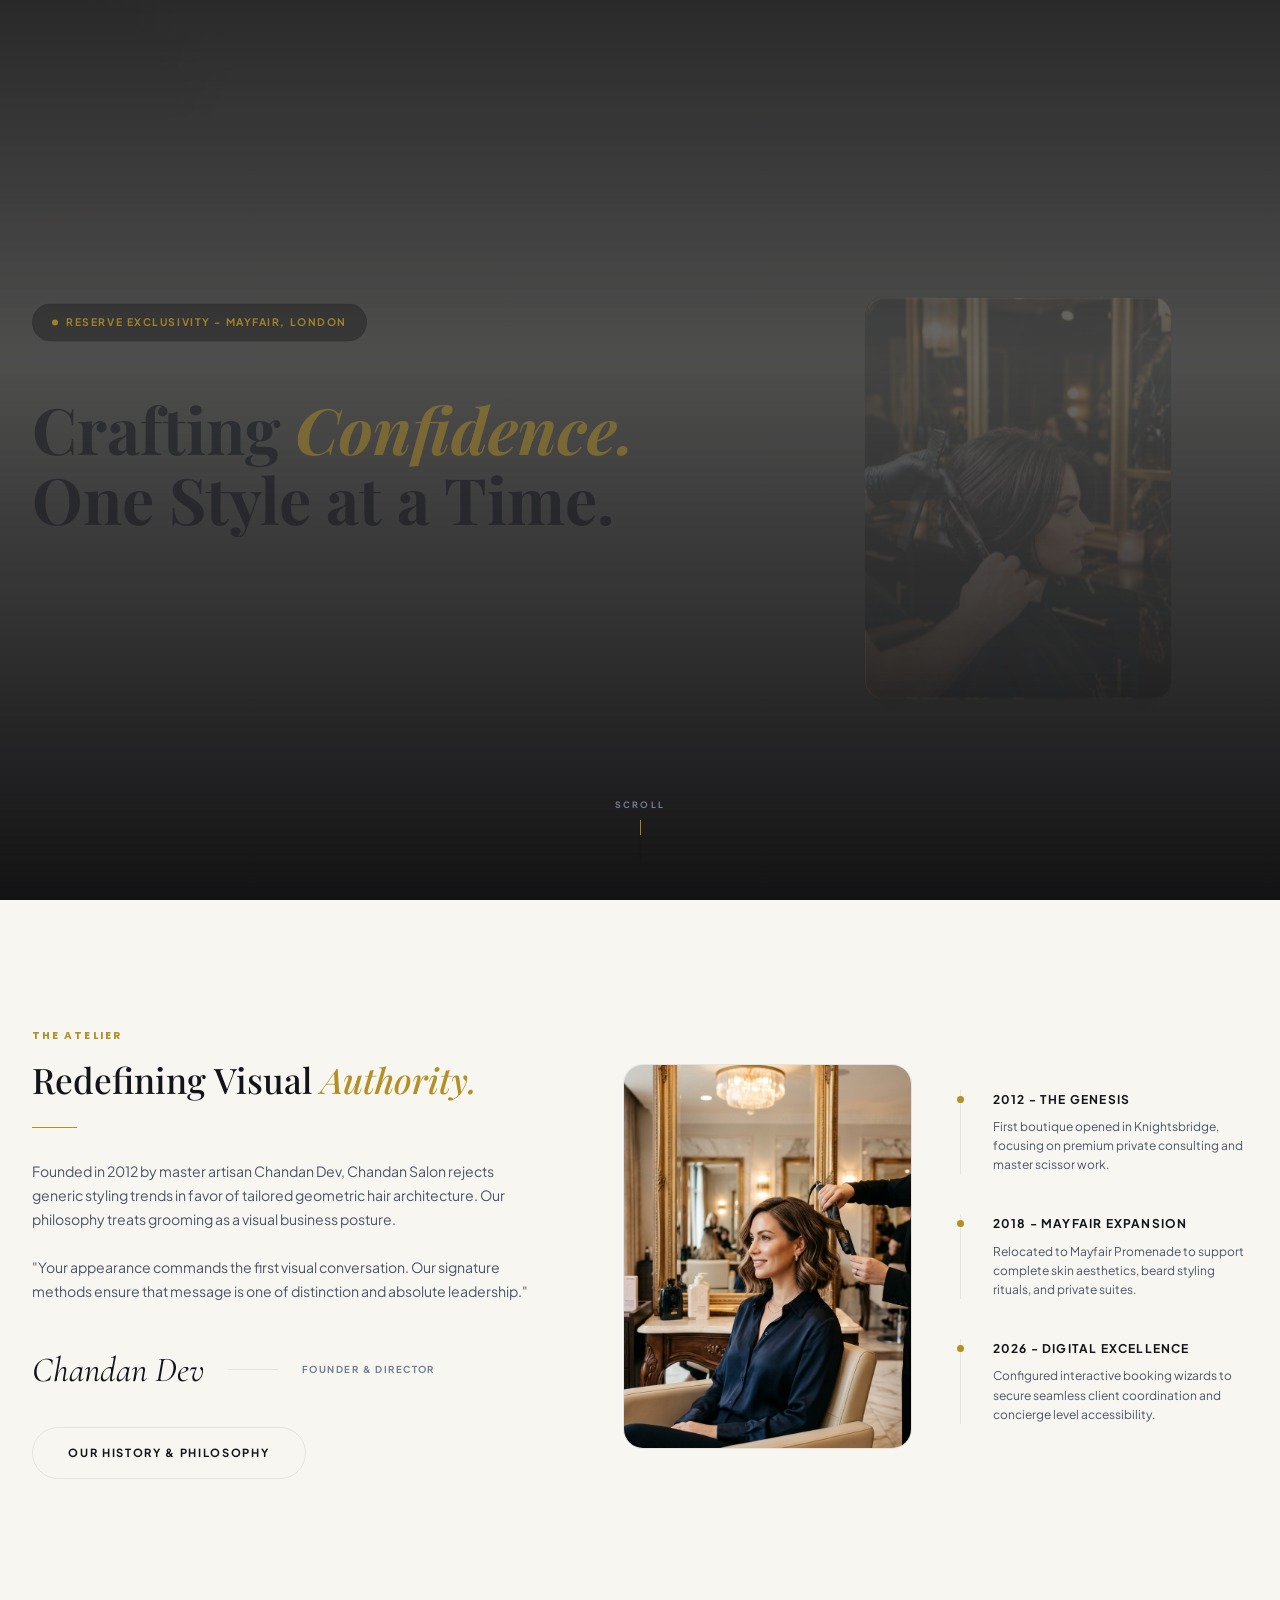
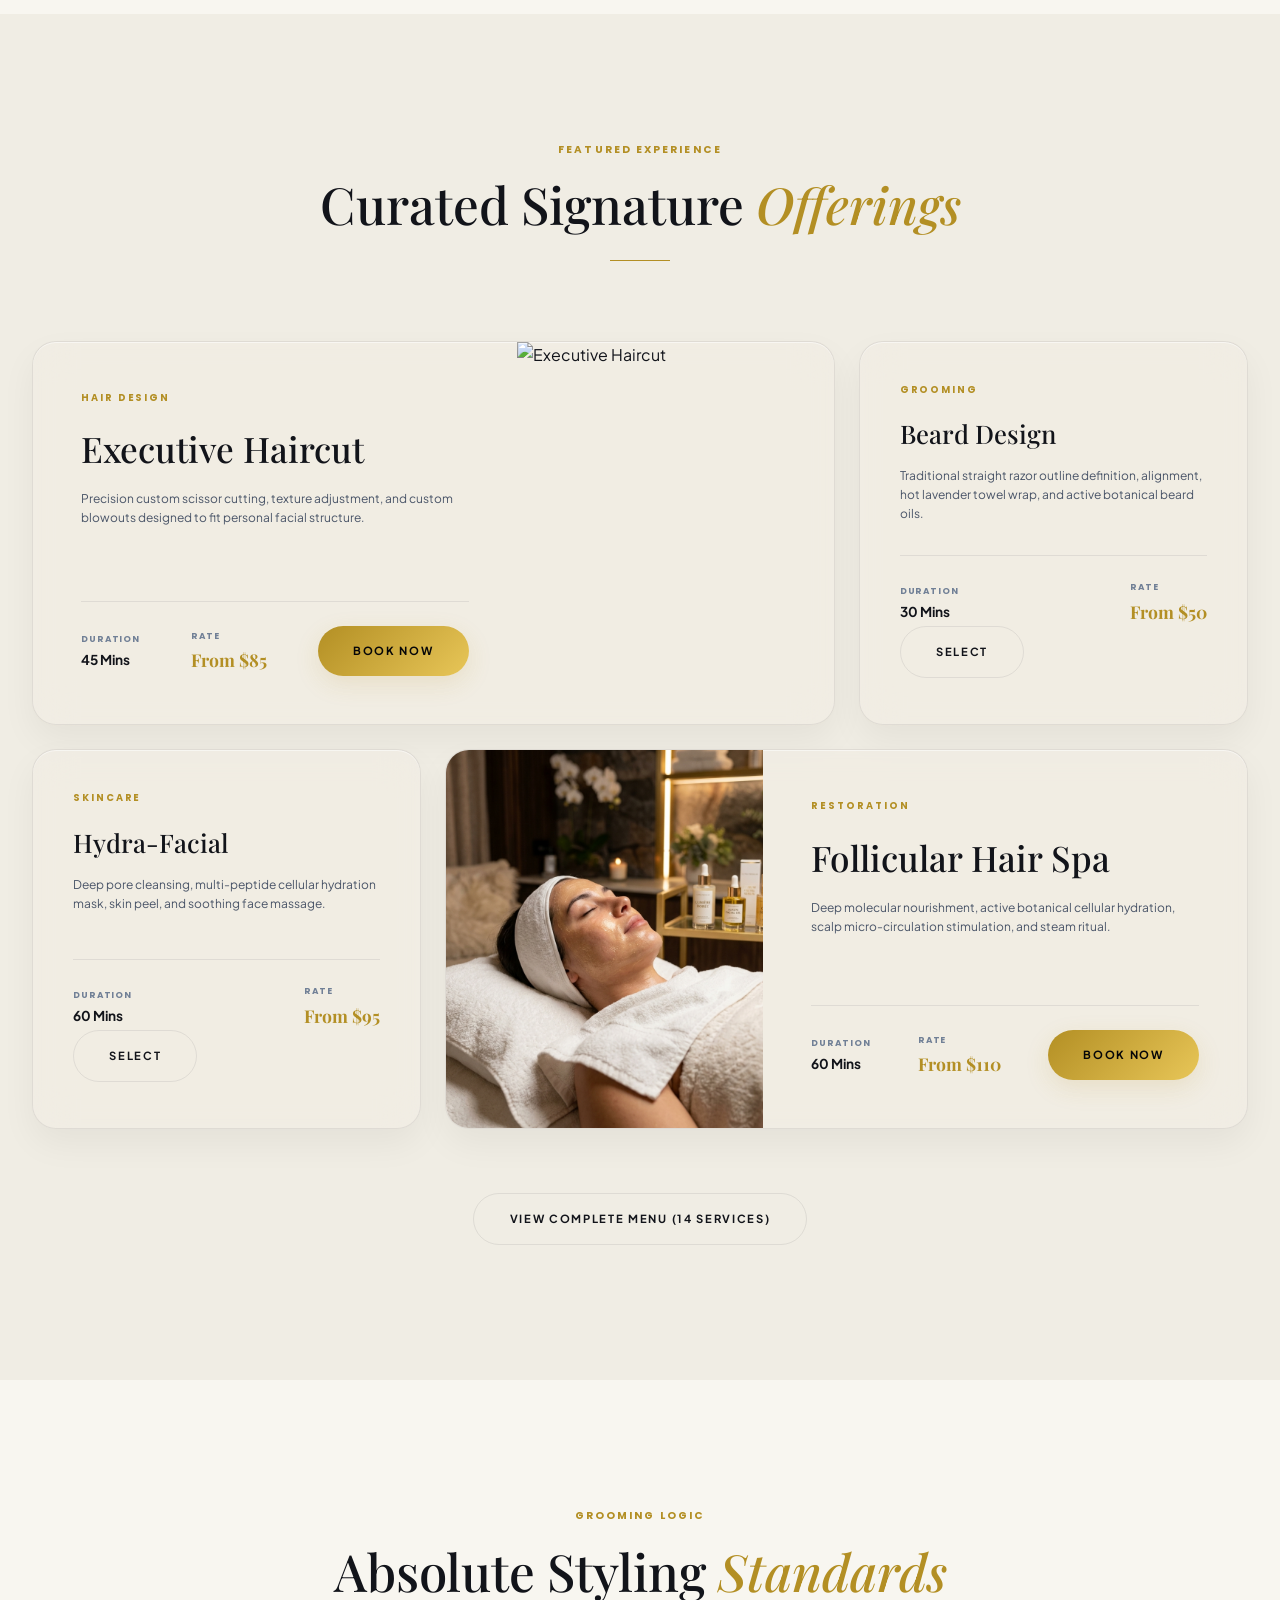
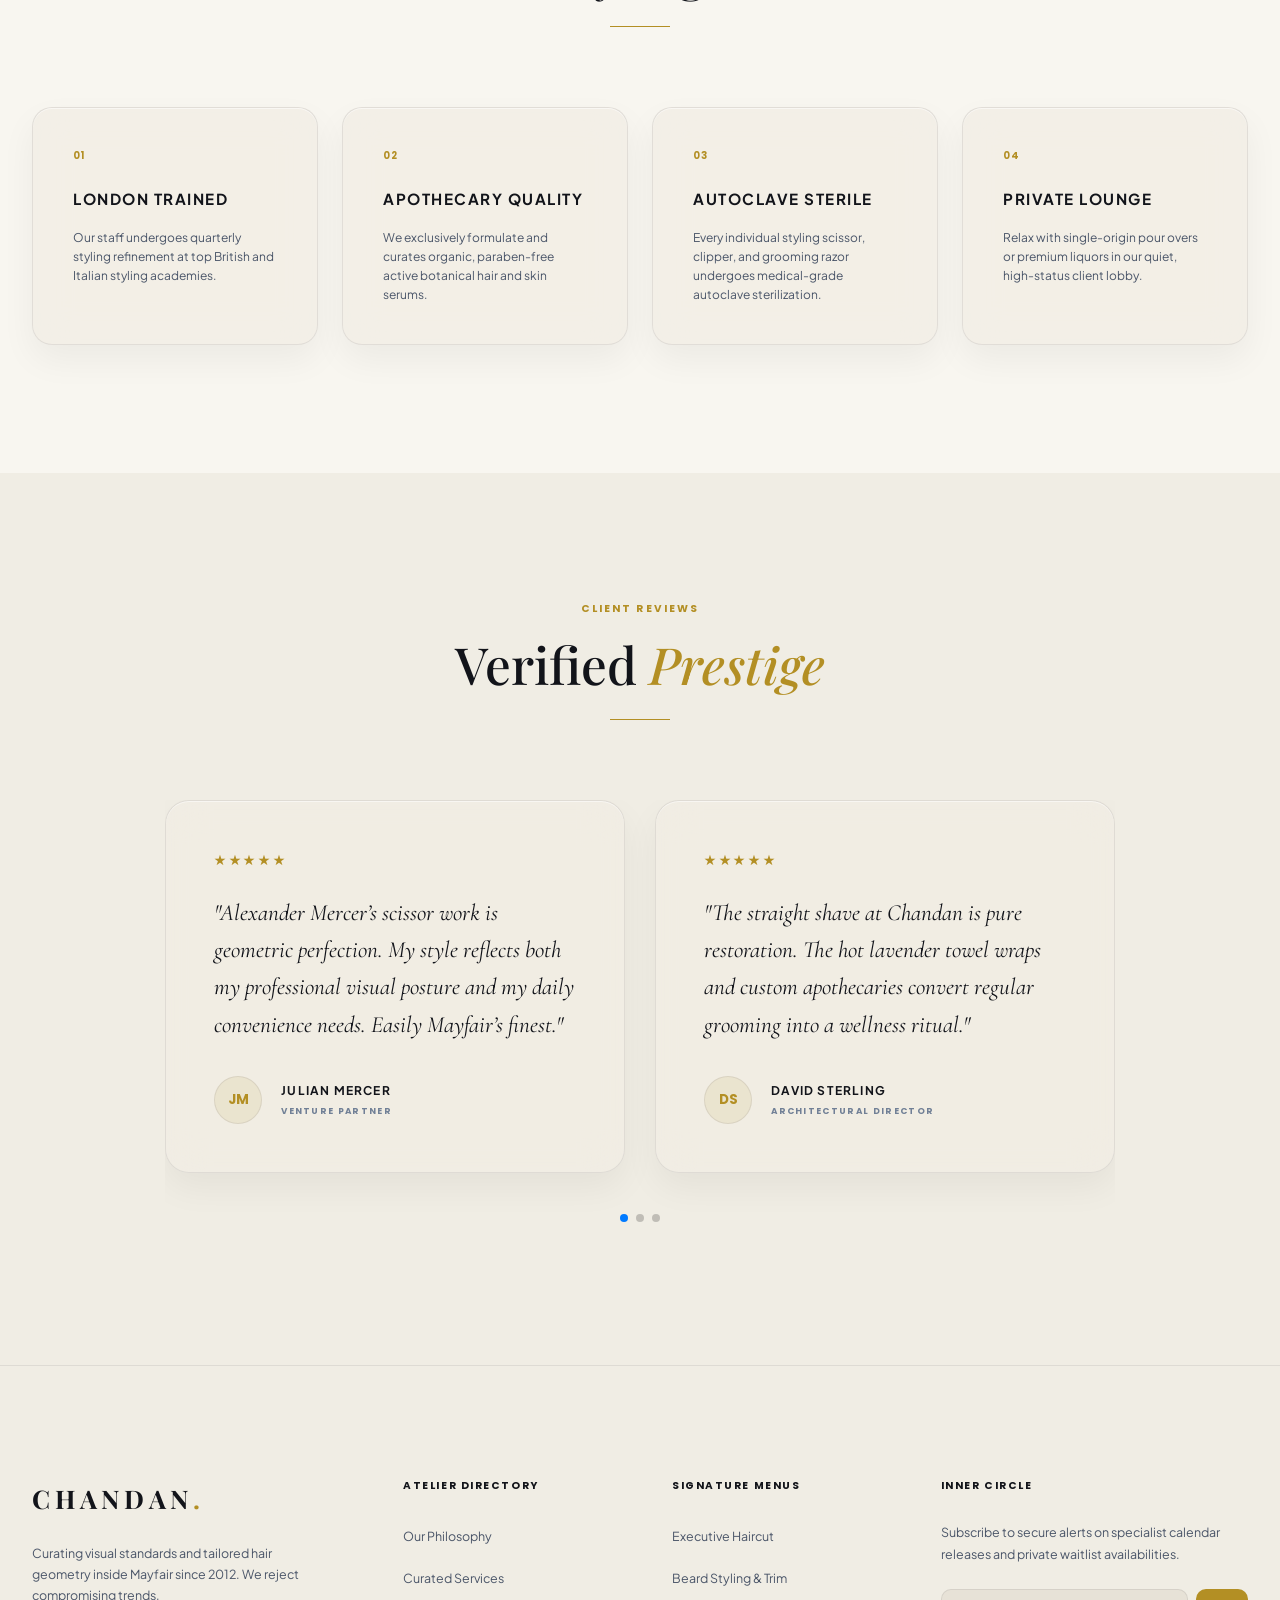
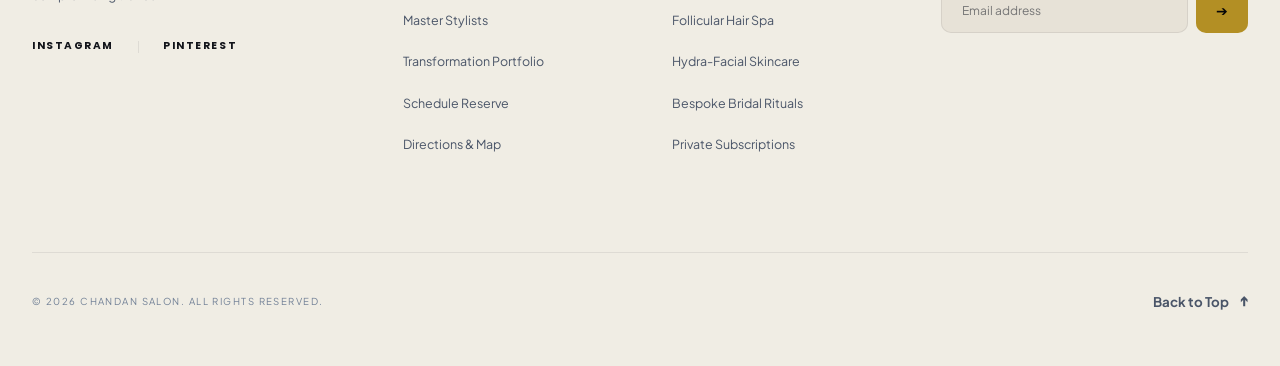
==== commit 48cf75e3: "Add files via upload" ====
--- a/index.html
+++ b/index.html
@@ -13,56 +13,14 @@
   <meta property="og:title" content="Chandan Salon | Premium Hair Design & Skincare Atelier" />
   <meta property="og:description" content="Meticulous British cutting standards meets organic botanical treatments in a masterfully crafted Mayfair atmosphere." />
   <meta property="og:url" content="https://www.chandansalon.com/" />
-  <meta property="og:image" content="https://images.unsplash.com/photo-1560066984-138dadb4c035?auto=format&fit=crop&w=1200&q=80" />
-
-  <!-- Twitter Card Metadata -->
-  <meta name="twitter:card" content="summary_large_image" />
-  <meta name="twitter:title" content="Chandan Salon | Premium Hair Design" />
-  <meta name="twitter:description" content="Experience Mayfair's premier luxury salon. Bespoke consultation and premium grooming." />
-  <meta name="twitter:image" content="https://images.unsplash.com/photo-1560066984-138dadb4c035?auto=format&fit=crop&w=1200&q=80" />
+  <meta property="og:image" content="assets/images/hero_haircut.png" />
 
   <!-- CSS Stylesheet -->
   <link rel="stylesheet" href="styles.css">
 
-  <!-- Swiper JS & CSS -->
+  <!-- Swiper CSS & JS -->
   <link rel="stylesheet" href="https://cdn.jsdelivr.net/npm/swiper@10/swiper-bundle.min.css" />
   <script src="https://cdn.jsdelivr.net/npm/swiper@10/swiper-bundle.min.js"></script>
-
-  <!-- Leaflet Map CSS & JS -->
-  <link rel="stylesheet" href="https://unpkg.com/leaflet@1.9.4/dist/leaflet.css" />
-  <script src="https://unpkg.com/leaflet@1.9.4/dist/leaflet.js"></script>
-
-  <!-- Tailwind CSS CDN -->
-  <script src="https://cdn.tailwindcss.com"></script>
-  <script>
-    tailwind.config = {
-      darkMode: 'class',
-      theme: {
-        extend: {
-          colors: {
-            accentGold: 'var(--accent-gold)',
-            bgPrimary: 'var(--bg-primary)',
-            bgSecondary: 'var(--bg-secondary)',
-            textPrimary: 'var(--text-primary)',
-            textSecondary: 'var(--text-secondary)',
-            borderTheme: 'var(--border-color)',
-            glassBg: 'var(--glass-bg)',
-            glassBorder: 'var(--glass-border)'
-          },
-          fontFamily: {
-            editorial: ['Playfair Display', 'serif'],
-            cormorant: ['Cormorant Garamond', 'serif'],
-            body: ['Plus Jakarta Sans', 'sans-serif'],
-            display: ['Poppins', 'sans-serif']
-          },
-          letterSpacing: {
-            luxury: '0.15em',
-            superluxury: '0.25em'
-          }
-        }
-      }
-    }
-  </script>
 
   <!-- Structured SEO Schema Data -->
   <script type="application/ld+json">
@@ -73,7 +31,7 @@
         "@type": "BeautySalon",
         "@id": "https://www.chandansalon.com/#salon",
         "name": "Chandan Salon",
-        "image": "https://images.unsplash.com/photo-1560066984-138dadb4c035?auto=format&fit=crop&w=800&q=80",
+        "image": "assets/images/hero_haircut.png",
         "priceRange": "$$$$",
         "telephone": "+44 20 7946 0122",
         "address": {
@@ -106,1371 +64,485 @@
           "https://www.instagram.com/chandansalon",
           "https://www.pinterest.com/chandansalon"
         ]
-      },
-      {
-        "@type": "FAQPage",
-        "@id": "https://www.chandansalon.com/#faq",
-        "mainEntity": [
-          {
-            "@type": "Question",
-            "name": "Do you accept walk-ins?",
-            "acceptedAnswer": {
-              "@type": "Answer",
-              "text": "To ensure absolute privacy and dedication to detail, we operate on a reservation-only basis. Walk-ins are subject to stylist slot availability."
-            }
-          },
-          {
-            "@type": "Question",
-            "name": "What organic products do you formulate with?",
-            "acceptedAnswer": {
-              "@type": "Answer",
-              "text": "We formulate our treatments with exclusively organic sulfate-free hair tonics, pure botanicals, and small-batch skin serums."
-            }
-          }
-        ]
       }
     ]
   }
   </script>
 </head>
-<body class="bg-bgPrimary text-textPrimary font-body relative min-h-screen">
-
-  <!-- Interactive Custom Cursor Nodes -->
-  <div class="custom-cursor hidden lg:block" id="custom-cursor"></div>
-  <div class="custom-cursor-glow hidden lg:block" id="custom-cursor-glow"></div>
-
-  <!-- Ambient Mouse responsive lighting spheres -->
-  <div class="ambient-glow opacity-60" id="mouse-glow-1"></div>
-  <div class="ambient-glow opacity-30 top-[20%] left-[10%]"></div>
-  <div class="ambient-glow opacity-35 bottom-[10%] right-[5%]"></div>
-
-  <!-- 1. Cinematic Opening Loading Overlay -->
-  <div id="preloader" class="fixed inset-0 bg-[#060608] z-[9999] flex flex-col items-center justify-center overflow-hidden">
-    <!-- Starry Golden Particles Canvas -->
-    <canvas id="preloader-canvas" class="absolute inset-0 w-full h-full pointer-events-none"></canvas>
-    
-    <div class="relative flex flex-col items-center z-10 text-center px-4">
-      <!-- Minimalist Luxury logo line-drawing -->
-      <svg class="w-36 h-36 text-[#D4AF37] mb-8" viewBox="0 0 100 100" fill="none" xmlns="http://www.w3.org/2000/svg">
-        <circle class="logo-path glow-glow stroke-[1]" cx="50" cy="50" r="45" stroke="currentColor" />
-        <path class="logo-path glow-glow stroke-[1.5]" d="M 64 34 A 16 16 0 1 0 64 66" stroke="currentColor" stroke-linecap="round" />
-        <path class="logo-path glow-glow stroke-[1.5]" d="M 60 40 C 53 36, 46 40, 46 46 C 46 52, 54 52, 54 58 C 54 64, 46 68, 40 64" stroke="currentColor" stroke-linecap="round" />
-      </svg>
-      <h2 class="text-sm uppercase tracking-superluxury font-cormorant text-[#D4AF37] opacity-0 preloader-lbl">
-        CHANDAN SALON
-      </h2>
-      <p class="text-[9px] uppercase tracking-luxury text-gray-500 mt-2 opacity-0 preloader-lbl">
-        ATELIER MAYFAIR
-      </p>
+<body>
+
+
+
+  <!-- Ambient Mouse Spotlight -->
+  <div class="ambient-glow"></div>
+
+  <!-- Cinematic Preloader Loading Overlay -->
+  <div id="preloader">
+    <canvas id="preloader-canvas"></canvas>
+    <div class="preloader-content">
+      <div class="preloader-logo">
+        <svg viewBox="0 0 100 100" fill="none" xmlns="http://www.w3.org/2000/svg">
+          <circle class="preloader-logo-path stroke-[1]" cx="50" cy="50" r="45" stroke="currentColor" />
+          <path class="preloader-logo-path stroke-[1.5]" d="M 64 34 A 16 16 0 1 0 64 66" stroke="currentColor" stroke-linecap="round" />
+          <path class="preloader-logo-path stroke-[1.5]" d="M 60 40 C 53 36, 46 40, 46 46 C 46 52, 54 52, 54 58 C 54 64, 46 68, 40 64" stroke="currentColor" stroke-linecap="round" />
+        </svg>
+      </div>
+      <h2 class="preloader-title">CHANDAN SALON</h2>
+      <p class="preloader-subtitle">ATELIER MAYFAIR</p>
     </div>
   </div>
 
-  <!-- 2. Interactive Floating Navbar -->
-  <header class="fixed top-5 left-0 right-0 z-50 px-4 md:px-8">
-    <nav class="max-w-7xl mx-auto glass rounded-full px-6 py-4 flex items-center justify-between shadow-lg border border-borderTheme transition-all duration-300">
-      
-      <!-- Typography Logo -->
-      <a href="#home" class="flex items-center">
-        <span class="font-editorial text-lg md:text-xl font-semibold tracking-superluxury text-textPrimary hover:text-accentGold transition-colors">
-          CHANDAN
-        </span>
-      </a>
-
-      <!-- Desktop links -->
-      <ul class="hidden xl:flex items-center gap-6 text-[10px] font-semibold uppercase tracking-luxury text-textSecondary">
-        <li><a href="#home" class="nav-link text-textPrimary hover:text-accentGold transition-colors">Home</a></li>
-        <li><a href="#about" class="nav-link text-textPrimary hover:text-accentGold transition-colors">About</a></li>
-        <li><a href="#services" class="nav-link text-textPrimary hover:text-accentGold transition-colors">Services</a></li>
-        <li><a href="#gallery" class="nav-link text-textPrimary hover:text-accentGold transition-colors">Gallery</a></li>
-        <li><a href="#specialists" class="nav-link text-textPrimary hover:text-accentGold transition-colors">Specialists</a></li>
-        <li><a href="#testimonials" class="nav-link text-textPrimary hover:text-accentGold transition-colors">Reviews</a></li>
-        <li><a href="#pricing" class="nav-link text-textPrimary hover:text-accentGold transition-colors">Offers</a></li>
-        <li><a href="#faq" class="nav-link text-textPrimary hover:text-accentGold transition-colors">FAQ</a></li>
-        <li><a href="#contact" class="nav-link text-textPrimary hover:text-accentGold transition-colors">Contact</a></li>
-      </ul>
-
-      <!-- Navbar Actions (Toggle & CTA) -->
-      <div class="hidden lg:flex items-center gap-4">
-        <!-- Language Switcher -->
-        <button onclick="toggleLanguage()" class="text-[10px] tracking-wider uppercase font-bold text-textSecondary hover:text-accentGold transition-colors px-2 py-1 border border-borderTheme rounded">
-          EN
-        </button>
-
-        <!-- Theme Toggle -->
-        <button id="theme-toggle" class="p-2 rounded-full border border-borderTheme hover:border-accentGold transition-colors text-textPrimary" aria-label="Toggle Mode">
-          <svg id="theme-toggle-sun" class="w-3.5 h-3.5 hidden text-accentGold" fill="none" stroke="currentColor" viewBox="0 0 24 24">
-            <path stroke-linecap="round" stroke-linejoin="round" stroke-width="2" d="M12 3v1m0 16v1m9-9h-1M4 9H3m15.364-6.364l-.707.707M6.343 17.657l-.707.707m12.728 0l-.707-.707M6.343 6.343l-.707-.707M15 12a3 3 0 11-6 0 3 3 0 016 0z"/>
-          </svg>
-          <svg id="theme-toggle-moon" class="w-3.5 h-3.5 text-textPrimary" fill="none" stroke="currentColor" viewBox="0 0 24 24">
-            <path stroke-linecap="round" stroke-linejoin="round" stroke-width="2" d="M20.354 15.354A9 9 0 018.646 3.646 9.003 9.003 0 0012 21a9.003 9.003 0 008.354-5.646z"/>
-          </svg>
-        </button>
-
-        <!-- Book Appointment -->
-        <button onclick="openBookingModal()" class="btn-luxury px-5 py-2 rounded-full text-[10px] uppercase tracking-wider font-semibold">
-          Book Appointment
-        </button>
-      </div>
-
-      <!-- Mobile navigation menu controls -->
-      <div class="flex xl:hidden items-center gap-3">
-        <button id="theme-toggle-mobile" class="p-2 rounded-full border border-borderTheme text-textPrimary" aria-label="Toggle Theme Mobile">
-          <svg class="w-3.5 h-3.5 text-textPrimary" fill="none" stroke="currentColor" viewBox="0 0 24 24">
-            <path stroke-linecap="round" stroke-linejoin="round" stroke-width="2" d="M12 3v1m0 16v1m9-9h-1M4 9H3m15.364-6.364l-.707.707M6.343 17.657l-.707.707m12.728 0l-.707-.707M6.343 6.343l-.707-.707M15 12a3 3 0 11-6 0 3 3 0 016 0z"/>
-          </svg>
-        </button>
-
-        <button id="mobile-menu-btn" class="p-2 text-textPrimary" aria-label="Toggle Menu">
-          <svg class="w-6 h-6" fill="none" stroke="currentColor" viewBox="0 0 24 24">
-            <path id="menu-btn-icon" stroke-linecap="round" stroke-linejoin="round" stroke-width="2" d="M4 6h16M4 12h16M4 18h16"/>
-          </svg>
-        </button>
-      </div>
-
-    </nav>
+  <!-- Sticky Luxury Header -->
+  <header class="luxury-header">
+    <div class="max-width-container">
+      <nav class="glass">
+        <!-- Logo -->
+        <a href="index.html" class="nav-brand">CHANDAN<span>.</span></a>
+
+        <!-- Links -->
+        <ul class="nav-links">
+          <li><a href="index.html" class="active">Home</a></li>
+          <li><a href="about.html">About</a></li>
+          <li><a href="services.html">Services</a></li>
+          <li><a href="specialists.html">Specialists</a></li>
+          <li><a href="gallery.html">Gallery</a></li>
+          <li><a href="booking.html">Booking</a></li>
+          <li><a href="contact.html">Contact</a></li>
+        </ul>
+
+        <!-- Actions -->
+        <div class="nav-actions">
+          <button class="theme-toggle-btn" aria-label="Toggle Theme">
+            <!-- Sun Icon (shown in dark theme) -->
+            <svg class="sun-icon" fill="none" stroke="currentColor" viewBox="0 0 24 24" xmlns="http://www.w3.org/2000/svg">
+              <path stroke-linecap="round" stroke-linejoin="round" stroke-width="2" d="M12 3v1m0 16v1m9-9h-1M4 9H3m15.364-6.364l-.707.707M6.343 17.657l-.707.707m12.728 0l-.707-.707M6.343 6.343l-.707-.707M15 12a3 3 0 11-6 0 3 3 0 016 0z"></path>
+            </svg>
+            <!-- Moon Icon (shown in light theme) -->
+            <svg class="moon-icon" fill="none" stroke="currentColor" viewBox="0 0 24 24" xmlns="http://www.w3.org/2000/svg">
+              <path stroke-linecap="round" stroke-linejoin="round" stroke-width="2" d="M20.354 15.354A9 9 0 018.646 3.646 9.003 9.003 0 0012 21a9.003 9.003 0 008.354-5.646z"></path>
+            </svg>
+          </button>
+          <a href="booking.html" class="btn-luxury btn-primary hidden lg:inline-block">Book Experience</a>
+          
+          <!-- Burger Menu -->
+          <button class="mobile-menu-btn" aria-label="Toggle Menu">
+            <span></span>
+            <span></span>
+            <span></span>
+          </button>
+        </div>
+      </nav>
+    </div>
   </header>
 
-  <!-- Mobile navigation full-screen overlay -->
-  <div id="mobile-menu-overlay" class="fixed inset-0 bg-[#060608]/98 z-[45] flex flex-col justify-center items-center opacity-0 pointer-events-none transition-all duration-300">
-    <ul class="text-center flex flex-col gap-6 text-sm font-editorial-cormorant tracking-luxury uppercase text-white">
-      <li><a href="#home" onclick="toggleMobileMenu()" class="hover:text-accentGold transition-colors">Home</a></li>
-      <li><a href="#about" onclick="toggleMobileMenu()" class="hover:text-accentGold transition-colors">About</a></li>
-      <li><a href="#services" onclick="toggleMobileMenu()" class="hover:text-accentGold transition-colors">Services</a></li>
-      <li><a href="#gallery" onclick="toggleMobileMenu()" class="hover:text-accentGold transition-colors">Gallery</a></li>
-      <li><a href="#specialists" onclick="toggleMobileMenu()" class="hover:text-accentGold transition-colors">Specialists</a></li>
-      <li><a href="#testimonials" onclick="toggleMobileMenu()" class="hover:text-accentGold transition-colors">Reviews</a></li>
-      <li><a href="#pricing" onclick="toggleMobileMenu()" class="hover:text-accentGold transition-colors">Offers</a></li>
-      <li><a href="#faq" onclick="toggleMobileMenu()" class="hover:text-accentGold transition-colors">FAQ</a></li>
-      <li><a href="#contact" onclick="toggleMobileMenu()" class="hover:text-accentGold transition-colors">Contact</a></li>
-      <li class="mt-4">
-        <button onclick="toggleMobileMenu(); openBookingModal();" class="btn-luxury px-8 py-3 rounded-full text-xs tracking-luxury uppercase">
-          Book Appointment
-        </button>
-      </li>
+  <!-- Mobile Overlay Navigation -->
+  <div class="mobile-menu-overlay">
+    <ul>
+      <li><a href="index.html" class="active">Home</a></li>
+      <li><a href="about.html">About</a></li>
+      <li><a href="services.html">Services</a></li>
+      <li><a href="specialists.html">Specialists</a></li>
+      <li><a href="gallery.html">Gallery</a></li>
+      <li><a href="booking.html">Booking</a></li>
+      <li><a href="contact.html">Contact</a></li>
+      <li><a href="booking.html" class="btn-luxury btn-primary">Book Experience</a></li>
     </ul>
   </div>
 
-  <!-- 3. Hero Section (The Hook) -->
-  <section id="home" class="min-h-screen flex items-center justify-center relative overflow-hidden pt-24 px-4 md:px-8">
-    <!-- Parallax Background Image Layer (No Video fallback) -->
-    <div class="absolute inset-0 bg-cover bg-center bg-no-repeat pointer-events-none scale-105" style="background-image: url('https://images.unsplash.com/photo-1560066984-138dadb4c035?auto=format&fit=crop&w=1920&q=80');" id="hero-parallax-bg"></div>
-    <div class="absolute inset-0 bg-gradient-to-b from-[#060608]/90 via-[#060608]/75 to-[#060608]"></div>
-
-    <div class="max-w-7xl mx-auto w-full relative z-10 grid grid-cols-1 lg:grid-cols-12 gap-12 items-center">
-      
-      <!-- Left Editorial Column -->
-      <div class="lg:col-span-7 space-y-8 text-left">
-        <div class="inline-flex items-center gap-2 border border-borderTheme px-4 py-1.5 rounded-full text-[10px] uppercase tracking-luxury text-accentGold bg-[#121216]/50 backdrop-blur-md">
-          <span class="inline-block w-1.5 h-1.5 bg-accentGold rounded-full animate-ping"></span>
-          RESERVE EXCLUSIVITY - MAYFAIR, LONDON
-        </div>
-        
-        <h1 class="font-editorial text-5xl md:text-7xl lg:text-8xl leading-[1.05] tracking-tight text-white" id="hero-title">
-          Crafting <span class="italic text-accentGold">Confidence.</span> <br>
-          One Style at a Time.
+  <!-- Hero Section -->
+  <section class="hero-section">
+    <div class="hero-bg-layer" style="background-image: url('https://images.unsplash.com/photo-1560066984-138dadb4c035?auto=format&fit=crop&w=1920&q=80');"></div>
+    <div class="hero-overlay"></div>
+    
+    <div class="max-width-container hero-grid">
+      <div class="hero-content">
+        <div class="hero-badge">
+          <span class="pulse-dot"></span>
+          Reserve Exclusivity - Mayfair, London
+        </div>
+        <h1 class="hero-title">
+          Crafting <span>Confidence.</span><br>One Style at a Time.
         </h1>
-        
-        <p class="text-sm md:text-base text-gray-400 max-w-lg leading-relaxed font-body">
+        <p class="hero-description font-display">
           We synthesize meticulous British precision and organic apothecary formulas. Every reservation is a bespoke styling experience configured specifically to command visual authority.
         </p>
-
-        <div class="flex flex-col sm:flex-row gap-4 pt-4">
-          <button onclick="openBookingModal()" class="btn-luxury px-8 py-4 rounded-full text-xs font-semibold tracking-luxury uppercase">
-            Book Absolute Experience
-          </button>
-          <a href="#services" class="border border-borderTheme hover:border-accentGold bg-[#121216]/20 hover:bg-[#121216]/50 text-white text-xs font-semibold tracking-luxury uppercase px-8 py-4 rounded-full text-center transition-all duration-300 backdrop-blur-sm">
-            Explore Menu
-          </a>
-        </div>
-      </div>
-
-      <!-- Right Column: Interactive AntiGravity Glass Cards -->
-      <div class="lg:col-span-5 relative flex justify-center items-center min-h-[380px] lg:min-h-[460px]">
-        <div class="relative w-[280px] h-[340px] md:w-[320px] md:h-[400px] cursor-pointer" id="hero-interactive-container">
+        <div class="hero-buttons">
+          <a href="booking.html" class="btn-luxury btn-primary">Book Absolute Experience</a>
+          <a href="services.html" class="btn-luxury btn-outline">Explore Menu</a>
+        </div>
+      </div>
+
+      <div class="hero-visual-col">
+        <div class="hero-card-container">
+          <!-- Main Card utilizing local image assets -->
+          <div class="hero-card-main" style="background-image: url('assets/images/hero_haircut.png');"></div>
           
-          <!-- Master card showing salon tools details -->
-          <div class="absolute inset-0 rounded-2xl overflow-hidden border border-borderTheme bg-cover bg-center" style="background-image: url('https://imgs.search.brave.com/jhB5kFi1aEsa-1GYr4YzfC0zxABwtPC-hfzeidepJ1k/rs:fit:860:0:0:0/g:ce/aHR0cHM6Ly93d3cu/Z2VldGFuamFsaXNh/bG9uLmNvbS93cC1j/b250ZW50L3VwbG9h/ZHMvMjAyMy8xMC9o/YWlyLXNhbG9uLW5l/YXItbWUtY3Jvc3Np/bmctcm9hZC1wYXRu/YS5qcGc');" id="hero-main-card">
-            <div class="absolute inset-0 bg-gradient-to-t from-[#060608]/90 via-transparent to-transparent"></div>
-          </div>
-
-          <!-- Glass Card 1: Authority metrics -->
-          <div class="absolute top-[-30px] left-[-30px] glass p-4 rounded-xl shadow-lg border border-borderTheme flex items-center gap-3 transition-transform duration-300" id="hero-floating-card-1">
-            <div class="text-accentGold font-editorial text-2xl">10+</div>
+          <!-- Floating Metrics Glass Card 1 -->
+          <div class="hero-floating-card hero-floating-card-1 glass">
+            <div class="number">10+</div>
             <div>
-              <p class="text-[9px] uppercase tracking-wider text-textSecondary font-semibold">Years Standard</p>
-              <h4 class="text-[10px] font-bold text-textPrimary uppercase">Master Experience</h4>
-            </div>
-          </div>
-
-          <!-- Glass Card 2: Rating metrics -->
-          <div class="absolute bottom-[-20px] right-[-20px] glass p-4 rounded-xl shadow-lg border border-borderTheme flex items-center gap-3 transition-transform duration-300" id="hero-floating-card-2">
-            <div class="text-accentGold text-base">★</div>
+              <div class="label font-display">Years Standard</div>
+              <div class="title">Master Stylists</div>
+            </div>
+          </div>
+
+          <!-- Floating Metrics Glass Card 2 -->
+          <div class="hero-floating-card hero-floating-card-2 glass">
+            <div class="star">★</div>
             <div>
-              <p class="text-[9px] uppercase tracking-wider text-textSecondary font-semibold">5000+ Clients</p>
-              <h4 class="text-[10px] font-bold text-textPrimary uppercase">4.9 average score</h4>
-            </div>
-          </div>
-
-        </div>
-      </div>
-
-    </div>
-
-    <!-- Animated Scroll indicator -->
-    <div class="absolute bottom-10 left-1/2 transform -translate-x-1/2 flex flex-col items-center gap-2 text-[10px] uppercase tracking-widest text-textSecondary pointer-events-none">
+              <div class="label font-display">5000+ Clients</div>
+              <div class="title">4.9/5 Score</div>
+            </div>
+          </div>
+        </div>
+      </div>
+    </div>
+
+    <div class="scroll-indicator">
       <span>Scroll</span>
-      <div class="w-[1.5px] h-8 border border-borderTheme rounded-full relative flex justify-center py-1">
-        <span class="inline-block w-1 h-1 bg-accentGold rounded-full scroll-indicator-dot"></span>
-      </div>
+      <div class="scroll-indicator-bar"></div>
     </div>
   </section>
 
-  <!-- 4. About Section (The Story) -->
-  <section id="about" class="py-28 px-4 md:px-8 max-w-7xl mx-auto relative z-10">
-    <div class="grid grid-cols-1 lg:grid-cols-12 gap-16 items-center">
-      
-      <!-- Left Column: Story Composition -->
-      <div class="lg:col-span-5 space-y-6">
-        <p class="text-xs uppercase tracking-superluxury text-accentGold font-semibold">The Atelier</p>
-        <h2 class="font-editorial text-4xl md:text-5xl lg:text-6xl text-textPrimary leading-tight">
-          Redefining Visual <br>
-          <span class="italic text-accentGold">Authority.</span>
-        </h2>
-        <div class="w-12 h-[1px] bg-accentGold"></div>
-        <p class="text-xs text-textSecondary leading-relaxed">
+  <!-- About Hook Section -->
+  <section class="section-padding" style="position: relative; z-index: 10;">
+    <div class="max-width-container about-grid">
+      <div class="about-text">
+        <span class="font-display" style="font-size: 0.65rem; text-transform: uppercase; letter-spacing: 0.2em; color: var(--accent-gold); font-weight: 700; display: block; margin-bottom: 0.8rem;">The Atelier</span>
+        <h3>Redefining Visual <span>Authority.</span></h3>
+        <div class="divider"></div>
+        <p>
           Founded in 2012 by master artisan Chandan Dev, Chandan Salon rejects generic styling trends in favor of tailored geometric hair architecture. Our philosophy treats grooming as a visual business posture.
         </p>
-        <p class="text-xs text-textSecondary leading-relaxed">
+        <p>
           "Your appearance commands the first visual conversation. Our signature methods ensure that message is one of distinction and absolute leadership."
         </p>
-        
-        <!-- Founder signature placeholder -->
-        <div class="pt-4 flex items-center gap-4">
-          <div class="font-cormorant italic text-lg text-textPrimary">Chandan Dev</div>
-          <span class="w-10 h-[1.5px] bg-borderTheme"></span>
-          <span class="text-[9px] uppercase tracking-luxury text-textSecondary font-bold">Founder & Director</span>
-        </div>
-      </div>
-
-      <!-- Right Column: Asymmetrical collage and visual timeline -->
-      <div class="lg:col-span-7 grid grid-cols-1 sm:grid-cols-2 gap-8 items-center">
-        <!-- Collage main image -->
-        <div class="rounded-2xl overflow-hidden border border-borderTheme aspect-[3/4] bg-bgSecondary">
-          <img src="https://images.unsplash.com/photo-1522337360788-8b13dee7a37e?auto=format&fit=crop&w=600&q=80" alt="Bespoke hair spa treatment" class="w-full h-full object-cover" />
-        </div>
-        
-        <!-- Interactive timeline values -->
-        <div class="space-y-8">
-          <div class="relative pl-6 border-l border-borderTheme">
-            <span class="absolute top-1.5 left-[-4.5px] w-2.5 h-2.5 rounded-full bg-accentGold"></span>
-            <h4 class="text-xs font-bold uppercase tracking-wider text-textPrimary">2012 - The Genesis</h4>
-            <p class="text-[11px] text-textSecondary mt-1">First boutique opened in Knightsbridge, focusing on premium private consulting.</p>
-          </div>
-          
-          <div class="relative pl-6 border-l border-borderTheme">
-            <span class="absolute top-1.5 left-[-4.5px] w-2.5 h-2.5 rounded-full bg-accentGold"></span>
-            <h4 class="text-xs font-bold uppercase tracking-wider text-textPrimary">2018 - Mayfair expansion</h4>
-            <p class="text-[11px] text-textSecondary mt-1">Relocated to Mayfair Promenade to support complete skin aesthetics and bridal rituals.</p>
-          </div>
-
-          <div class="relative pl-6 border-l border-borderTheme">
-            <span class="absolute top-1.5 left-[-4.5px] w-2.5 h-2.5 rounded-full bg-accentGold"></span>
-            <h4 class="text-xs font-bold uppercase tracking-wider text-textPrimary">2026 - Digital Excellence</h4>
-            <p class="text-[11px] text-textSecondary mt-1">Configured multi-step visual schedulers to secure complete customer convenience.</p>
-          </div>
-        </div>
-      </div>
-
+        <div class="about-signature">
+          <div class="name">Chandan Dev</div>
+          <div class="line"></div>
+          <div class="title">Founder & Director</div>
+        </div>
+        <a href="about.html" class="btn-luxury btn-outline" style="margin-top: 2.5rem;">Our History & Philosophy</a>
+      </div>
+
+      <div class="about-timeline-col">
+        <div class="about-timeline-img">
+          <img src="assets/images/hair_design.png" alt="Bespoke hair design at Mayfair">
+        </div>
+        <div class="about-timeline">
+          <div class="timeline-node">
+            <h4>2012 - The Genesis</h4>
+            <p>First boutique opened in Knightsbridge, focusing on premium private consulting and master scissor work.</p>
+          </div>
+          <div class="timeline-node">
+            <h4>2018 - Mayfair Expansion</h4>
+            <p>Relocated to Mayfair Promenade to support complete skin aesthetics, beard styling rituals, and private suites.</p>
+          </div>
+          <div class="timeline-node">
+            <h4>2026 - Digital Excellence</h4>
+            <p>Configured interactive booking wizards to secure seamless client coordination and concierge level accessibility.</p>
+          </div>
+        </div>
+      </div>
     </div>
   </section>
 
-  <!-- 5. Services Bento Grid -->
-  <section id="services" class="py-28 bg-bgSecondary border-y border-borderTheme relative z-10 transition-colors duration-500">
-    <div class="max-w-7xl mx-auto px-4 md:px-8">
-      
-      <!-- Section Headers -->
-      <div class="text-center max-w-2xl mx-auto mb-20 space-y-4">
-        <p class="text-xs uppercase tracking-superluxury text-accentGold font-semibold">Curated Menu</p>
-        <h2 class="font-editorial text-4xl md:text-5xl lg:text-6xl text-textPrimary leading-tight">
-          Curated Bento Offerings
-        </h2>
-        <div class="w-12 h-[1px] bg-accentGold mx-auto mt-4"></div>
-      </div>
-
-      <!-- Bento Grid Layout containing 14 Services -->
-      <div class="grid grid-cols-1 md:grid-cols-12 gap-6" id="bento-grid">
-        
-        <!-- Service 1: Hair Cut (Double Width) -->
-        <div class="md:col-span-8 bento-card rounded-2xl flex flex-col sm:flex-row justify-between bg-bgPrimary border border-borderTheme overflow-hidden group">
-          <div class="p-8 flex flex-col justify-between flex-1 space-y-6">
-            <div class="space-y-2">
-              <span class="text-[10px] uppercase tracking-luxury text-accentGold font-semibold">Scissors standard</span>
-              <h3 class="font-editorial text-2xl md:text-3xl text-textPrimary">Executive Haircut</h3>
-              <p class="text-xs text-textSecondary leading-relaxed">
-                Precision custom scissor work and texture adjustments designed to fit personal facial parameters.
-              </p>
-            </div>
-            <div class="flex items-center justify-between text-xs pt-4">
-              <div>
-                <span class="block text-[10px] uppercase tracking-wider text-textSecondary">Duration</span>
-                <span class="font-semibold text-textPrimary">45 Mins</span>
-              </div>
-              <div class="text-right">
-                <span class="block text-[10px] uppercase tracking-wider text-textSecondary">Rate</span>
-                <span class="font-semibold text-accentGold text-base">From $85</span>
-              </div>
-            </div>
-            <button onclick="openBookingModal('Hair Cut')" class="btn-luxury py-2.5 rounded-xl text-[10px] uppercase tracking-luxury font-bold w-full text-center">
-              Select Experience
-            </button>
-          </div>
-          <!-- Image Layer -->
-          <div class="w-full sm:w-1/2 aspect-square sm:aspect-auto bg-cover bg-center overflow-hidden">
-            <img src="https://images.unsplash.com/photo-1503951914875-452162b0f3f1?auto=format&fit=crop&w=600&q=80" alt="Executive Haircut" class="w-full h-full object-cover group-hover:scale-105 transition-transform duration-700" />
-          </div>
-        </div>
-
-        <!-- Service 2: Hair Styling -->
-        <div class="md:col-span-4 bento-card rounded-2xl bg-bgPrimary p-8 flex flex-col justify-between border border-borderTheme">
-          <div class="space-y-4">
-            <span class="text-[10px] uppercase tracking-luxury text-accentGold font-semibold">Atelier finish</span>
-            <h3 class="font-editorial text-xl md:text-2xl text-textPrimary">Hair Styling</h3>
-            <p class="text-xs text-textSecondary leading-relaxed">Blowouts, editorial molding, and signature texturizing styling.</p>
-          </div>
-          <div class="flex items-center justify-between text-xs border-t border-borderTheme/50 pt-4 mt-6">
-            <span>30 Mins</span>
-            <span class="text-accentGold font-bold">From $60</span>
-          </div>
-          <button onclick="openBookingModal('Hair Styling')" class="w-full py-2.5 mt-4 border border-borderTheme hover:border-accentGold rounded-xl text-[10px] uppercase tracking-luxury text-center hover:bg-accentGold hover:text-black transition-all">
-            Select
-          </button>
-        </div>
-
-        <!-- Service 3: Hair Spa -->
-        <div class="md:col-span-4 bento-card rounded-2xl bg-bgPrimary p-8 flex flex-col justify-between border border-borderTheme">
-          <div class="space-y-4">
-            <span class="text-[10px] uppercase tracking-luxury text-accentGold font-semibold">Vital restoration</span>
-            <h3 class="font-editorial text-xl md:text-2xl text-textPrimary">Hair Spa</h3>
-            <p class="text-xs text-textSecondary leading-relaxed">Deep follicular nourishment, cellular hydration therapy, and scalp health.</p>
-          </div>
-          <div class="flex items-center justify-between text-xs border-t border-borderTheme/50 pt-4 mt-6">
-            <span>60 Mins</span>
-            <span class="text-accentGold font-bold">From $110</span>
-          </div>
-          <button onclick="openBookingModal('Hair Spa')" class="w-full py-2.5 mt-4 border border-borderTheme hover:border-accentGold rounded-xl text-[10px] uppercase tracking-luxury text-center hover:bg-accentGold hover:text-black transition-all">
-            Select
-          </button>
-        </div>
-
-        <!-- Service 4: Hair Color (Double Width) -->
-        <div class="md:col-span-8 bento-card rounded-2xl flex flex-col sm:flex-row-reverse justify-between bg-bgPrimary border border-borderTheme overflow-hidden group">
-          <div class="p-8 flex flex-col justify-between flex-1 space-y-6">
-            <div class="space-y-2">
-              <span class="text-[10px] uppercase tracking-luxury text-accentGold font-semibold">Color restoration</span>
-              <h3 class="font-editorial text-2xl md:text-3xl text-textPrimary">Balayage & Tint</h3>
-              <p class="text-xs text-textSecondary leading-relaxed">
-                Premium multi-dimensional tinting, customized organic color glazes, and shadow roots.
-              </p>
-            </div>
-            <div class="flex items-center justify-between text-xs pt-4">
-              <div>
-                <span class="block text-[10px] uppercase text-textSecondary">Duration</span>
-                <span class="font-semibold text-textPrimary">120 Mins</span>
-              </div>
-              <div class="text-right">
-                <span class="block text-[10px] uppercase text-textSecondary">Rate</span>
-                <span class="font-semibold text-accentGold text-base">From $160</span>
-              </div>
-            </div>
-            <button onclick="openBookingModal('Hair Color')" class="btn-luxury py-2.5 rounded-xl text-[10px] uppercase tracking-luxury font-bold w-full text-center">
-              Select Experience
-            </button>
-          </div>
-          <div class="w-full sm:w-1/2 aspect-square sm:aspect-auto bg-cover bg-center overflow-hidden">
-            <img src="https://images.unsplash.com/photo-1605497746444-ac9dbd324ce4?auto=format&fit=crop&w=600&q=80" alt="Hair Color Tint" class="w-full h-full object-cover group-hover:scale-105 transition-transform duration-700" />
-          </div>
-        </div>
-
-        <!-- Service 5: Beard Styling -->
-        <div class="md:col-span-4 bento-card rounded-2xl bg-bgPrimary p-8 flex flex-col justify-between border border-borderTheme">
-          <div class="space-y-4">
-            <span class="text-[10px] uppercase tracking-luxury text-accentGold font-semibold">Barber signature</span>
-            <h3 class="font-editorial text-xl md:text-2xl text-textPrimary">Beard Styling</h3>
-            <p class="text-xs text-textSecondary leading-relaxed">Razor razor outline definition, alignment, and soothing botanical beard oils.</p>
-          </div>
-          <div class="flex items-center justify-between text-xs border-t border-borderTheme/50 pt-4 mt-6">
-            <span>30 Mins</span>
-            <span class="text-accentGold font-bold">From $50</span>
-          </div>
-          <button onclick="openBookingModal('Beard Styling')" class="w-full py-2.5 mt-4 border border-borderTheme hover:border-accentGold rounded-xl text-[10px] uppercase tracking-luxury text-center hover:bg-accentGold hover:text-black transition-all">
-            Select
-          </button>
-        </div>
-
-        <!-- Service 6: Facial -->
-        <div class="md:col-span-4 bento-card rounded-2xl bg-bgPrimary p-8 flex flex-col justify-between border border-borderTheme">
-          <div class="space-y-4">
-            <span class="text-[10px] uppercase tracking-luxury text-accentGold font-semibold">Botanical skin</span>
-            <h3 class="font-editorial text-xl md:text-2xl text-textPrimary">Hydra-Facial</h3>
-            <p class="text-xs text-textSecondary leading-relaxed">Deep pore cleansing, multi-peptide cellular hydration mask, and massage.</p>
-          </div>
-          <div class="flex items-center justify-between text-xs border-t border-borderTheme/50 pt-4 mt-6">
-            <span>60 Mins</span>
-            <span class="text-accentGold font-bold">From $95</span>
-          </div>
-          <button onclick="openBookingModal('Facial')" class="w-full py-2.5 mt-4 border border-borderTheme hover:border-accentGold rounded-xl text-[10px] uppercase tracking-luxury text-center hover:bg-accentGold hover:text-black transition-all">
-            Select
-          </button>
-        </div>
-
-        <!-- Service 7: Bridal Makeup -->
-        <div class="md:col-span-4 bento-card rounded-2xl bg-bgPrimary p-8 flex flex-col justify-between border border-borderTheme">
-          <div class="space-y-4">
-            <span class="text-[10px] uppercase tracking-luxury text-accentGold font-semibold">Bridal Suite</span>
-            <h3 class="font-editorial text-xl md:text-2xl text-textPrimary">Bridal Makeup</h3>
-            <p class="text-xs text-textSecondary leading-relaxed">High-definition ritual makeup, facial glow serums, and secure adjustments.</p>
-          </div>
-          <div class="flex items-center justify-between text-xs border-t border-borderTheme/50 pt-4 mt-6">
-            <span>150 Mins</span>
-            <span class="text-accentGold font-bold">From $350</span>
-          </div>
-          <button onclick="openBookingModal('Bridal Makeup')" class="w-full py-2.5 mt-4 border border-borderTheme hover:border-accentGold rounded-xl text-[10px] uppercase tracking-luxury text-center hover:bg-accentGold hover:text-black transition-all">
-            Select
-          </button>
-        </div>
-
-        <!-- Service 8: Groom Makeup -->
-        <div class="md:col-span-4 bento-card rounded-2xl bg-bgPrimary p-8 flex flex-col justify-between border border-borderTheme">
-          <div class="space-y-4">
-            <span class="text-[10px] uppercase tracking-luxury text-accentGold font-semibold">Groom Ritual</span>
-            <h3 class="font-editorial text-xl md:text-2xl text-textPrimary">Groom Makeup</h3>
-            <p class="text-xs text-textSecondary leading-relaxed">Corrective skin balancing, anti-shine matte finish, and hair alignment.</p>
-          </div>
-          <div class="flex items-center justify-between text-xs border-t border-borderTheme/50 pt-4 mt-6">
-            <span>90 Mins</span>
-            <span class="text-accentGold font-bold">From $180</span>
-          </div>
-          <button onclick="openBookingModal('Groom Makeup')" class="w-full py-2.5 mt-4 border border-borderTheme hover:border-accentGold rounded-xl text-[10px] uppercase tracking-luxury text-center hover:bg-accentGold hover:text-black transition-all">
-            Select
-          </button>
-        </div>
-
-        <!-- Service 9: Keratin -->
-        <div class="md:col-span-4 bento-card rounded-2xl bg-bgPrimary p-8 flex flex-col justify-between border border-borderTheme">
-          <div class="space-y-4">
-            <span class="text-[10px] uppercase tracking-luxury text-accentGold font-semibold">Vital smooth</span>
-            <h3 class="font-editorial text-xl md:text-2xl text-textPrimary">Keratin Treatment</h3>
-            <p class="text-xs text-textSecondary leading-relaxed">Smooth molecular coating to eliminate frizz and secure long-term shine.</p>
-          </div>
-          <div class="flex items-center justify-between text-xs border-t border-borderTheme/50 pt-4 mt-6">
-            <span>180 Mins</span>
-            <span class="text-accentGold font-bold">From $250</span>
-          </div>
-          <button onclick="openBookingModal('Keratin')" class="w-full py-2.5 mt-4 border border-borderTheme hover:border-accentGold rounded-xl text-[10px] uppercase tracking-luxury text-center hover:bg-accentGold hover:text-black transition-all">
-            Select
-          </button>
-        </div>
-
-        <!-- Service 10: Smoothening -->
-        <div class="md:col-span-4 bento-card rounded-2xl bg-bgPrimary p-8 flex flex-col justify-between border border-borderTheme">
-          <div class="space-y-4">
-            <span class="text-[10px] uppercase tracking-luxury text-accentGold font-semibold">Follicular straight</span>
-            <h3 class="font-editorial text-xl md:text-2xl text-textPrimary">Smoothening</h3>
-            <p class="text-xs text-textSecondary leading-relaxed">Thermal straightening using mild, formalde-free active botanical formulas.</p>
-          </div>
-          <div class="flex items-center justify-between text-xs border-t border-borderTheme/50 pt-4 mt-6">
-            <span>150 Mins</span>
-            <span class="text-accentGold font-bold">From $220</span>
-          </div>
-          <button onclick="openBookingModal('Smoothening')" class="w-full py-2.5 mt-4 border border-borderTheme hover:border-accentGold rounded-xl text-[10px] uppercase tracking-luxury text-center hover:bg-accentGold hover:text-black transition-all">
-            Select
-          </button>
-        </div>
-
-        <!-- Service 11: Massage -->
-        <div class="md:col-span-4 bento-card rounded-2xl bg-bgPrimary p-8 flex flex-col justify-between border border-borderTheme">
-          <div class="space-y-4">
-            <span class="text-[10px] uppercase tracking-luxury text-accentGold font-semibold">Tension relief</span>
-            <h3 class="font-editorial text-xl md:text-2xl text-textPrimary">Aromatherapy Massage</h3>
-            <p class="text-xs text-textSecondary leading-relaxed">Full-body deep tissue massage infused with lavender, basil, and amber oils.</p>
-          </div>
-          <div class="flex items-center justify-between text-xs border-t border-borderTheme/50 pt-4 mt-6">
-            <span>75 Mins</span>
-            <span class="text-accentGold font-bold">From $120</span>
-          </div>
-          <button onclick="openBookingModal('Massage')" class="w-full py-2.5 mt-4 border border-borderTheme hover:border-accentGold rounded-xl text-[10px] uppercase tracking-luxury text-center hover:bg-accentGold hover:text-black transition-all">
-            Select
-          </button>
-        </div>
-
-        <!-- Service 12: Head Massage -->
-        <div class="md:col-span-4 bento-card rounded-2xl bg-bgPrimary p-8 flex flex-col justify-between border border-borderTheme">
-          <div class="space-y-4">
-            <span class="text-[10px] uppercase tracking-luxury text-accentGold font-semibold">Scalp soothe</span>
-            <h3 class="font-editorial text-xl md:text-2xl text-textPrimary">Scalp Head Massage</h3>
-            <p class="text-xs text-textSecondary leading-relaxed">Acupressure focus stimulation, hair oil application, and hot towel wrapping.</p>
-          </div>
-          <div class="flex items-center justify-between text-xs border-t border-borderTheme/50 pt-4 mt-6">
-            <span>20 Mins</span>
-            <span class="text-accentGold font-bold">From $45</span>
-          </div>
-          <button onclick="openBookingModal('Head Massage')" class="w-full py-2.5 mt-4 border border-borderTheme hover:border-accentGold rounded-xl text-[10px] uppercase tracking-luxury text-center hover:bg-accentGold hover:text-black transition-all">
-            Select
-          </button>
-        </div>
-
-        <!-- Service 13: Kids Haircut -->
-        <div class="md:col-span-4 bento-card rounded-2xl bg-bgPrimary p-8 flex flex-col justify-between border border-borderTheme">
-          <div class="space-y-4">
-            <span class="text-[10px] uppercase tracking-luxury text-accentGold font-semibold">Young standard</span>
-            <h3 class="font-editorial text-xl md:text-2xl text-textPrimary">Junior Haircut</h3>
-            <p class="text-xs text-textSecondary leading-relaxed">Precise, styling scissor cutting tailored to kids under 12 years of age.</p>
-          </div>
-          <div class="flex items-center justify-between text-xs border-t border-borderTheme/50 pt-4 mt-6">
-            <span>25 Mins</span>
-            <span class="text-accentGold font-bold">From $40</span>
-          </div>
-          <button onclick="openBookingModal('Kids Haircut')" class="w-full py-2.5 mt-4 border border-borderTheme hover:border-accentGold rounded-xl text-[10px] uppercase tracking-luxury text-center hover:bg-accentGold hover:text-black transition-all">
-            Select
-          </button>
-        </div>
-
-        <!-- Service 14: Premium Packages (Double Width) -->
-        <div class="md:col-span-8 bento-card rounded-2xl flex flex-col sm:flex-row justify-between bg-bgPrimary border border-borderTheme overflow-hidden group">
-          <div class="p-8 flex flex-col justify-between flex-1 space-y-6">
-            <div class="space-y-2">
-              <span class="text-[10px] uppercase tracking-luxury text-accentGold font-semibold">The Royal Ritual</span>
-              <h3 class="font-editorial text-2xl md:text-3xl text-textPrimary">Grooming Master Package</h3>
-              <p class="text-xs text-textSecondary leading-relaxed">
-                A collaborative synthesis of our Executive Haircut, Beard Design, Scalp Massage, and Express Hydra-Facial.
-              </p>
-            </div>
-            <div class="flex items-center justify-between text-xs pt-4">
-              <div>
-                <span class="block text-[10px] uppercase text-textSecondary">Duration</span>
-                <span class="font-semibold text-textPrimary">210 Mins</span>
-              </div>
-              <div class="text-right">
-                <span class="block text-[10px] uppercase text-textSecondary">Rate</span>
-                <span class="font-semibold text-accentGold text-base">From $290</span>
-              </div>
-            </div>
-            <button onclick="openBookingModal('Premium Packages')" class="btn-luxury py-2.5 rounded-xl text-[10px] uppercase tracking-luxury font-bold w-full text-center">
-              Select Experience
-            </button>
-          </div>
-          <div class="w-full sm:w-1/2 aspect-square sm:aspect-auto bg-cover bg-center overflow-hidden">
-            <img src="https://images.unsplash.com/photo-1560066984-138dadb4c035?auto=format&fit=crop&w=600&q=80" alt="Luxury Salon Reception" class="w-full h-full object-cover group-hover:scale-105 transition-transform duration-700" />
-          </div>
-        </div>
-
-      </div>
-
+  <!-- Curated Featured Offerings -->
+  <section class="section-padding" style="background-color: var(--bg-secondary); position: relative; z-index: 10; border-y: 1px solid var(--border-color);">
+    <div class="max-width-container">
+      <div class="editorial-header">
+        <span class="badge font-display">Featured Experience</span>
+        <h2>Curated Signature <span>Offerings</span></h2>
+        <div class="divider"></div>
+      </div>
+
+      <!-- Bento Grid (Highlights 3 main services) -->
+      <div class="bento-container">
+        <!-- Service 1: Executive Haircut -->
+        <div class="bento-card double-width glass">
+          <div class="bento-card-info">
+            <div>
+              <span class="card-category font-display">Hair Design</span>
+              <h3>Executive Haircut</h3>
+              <p>Precision custom scissor cutting, texture adjustment, and custom blowouts designed to fit personal facial structure.</p>
+            </div>
+            <div class="bento-card-pricing">
+              <div class="pricing-item">
+                <span class="label font-display">Duration</span>
+                <span class="value">45 Mins</span>
+              </div>
+              <div class="pricing-item">
+                <span class="label font-display">Rate</span>
+                <span class="value rate">From $85</span>
+              </div>
+              <a href="booking.html?service=Executive Haircut" class="btn-luxury btn-primary">Book Now</a>
+            </div>
+          </div>
+          <div class="bento-card-img-wrapper">
+            <img src="https://images.unsplash.com/photo-1503951914875-452162b0f3f1?auto=format&fit=crop&w=800&q=80" alt="Executive Haircut">
+          </div>
+        </div>
+
+        <!-- Service 2: Beard Design -->
+        <div class="bento-card glass">
+          <div>
+            <span class="card-category font-display">Grooming</span>
+            <h3>Beard Design</h3>
+            <p>Traditional straight razor outline definition, alignment, hot lavender towel wrap, and active botanical beard oils.</p>
+          </div>
+          <div>
+            <div class="bento-card-pricing">
+              <div class="pricing-item">
+                <span class="label font-display">Duration</span>
+                <span class="value">30 Mins</span>
+              </div>
+              <div class="pricing-item">
+                <span class="label font-display">Rate</span>
+                <span class="value rate">From $50</span>
+              </div>
+            </div>
+            <a href="booking.html?service=Beard Design" class="btn-luxury btn-outline btn-select">Select</a>
+          </div>
+        </div>
+
+        <!-- Service 3: Hydra-Facial -->
+        <div class="bento-card glass">
+          <div>
+            <span class="card-category font-display">Skincare</span>
+            <h3>Hydra-Facial</h3>
+            <p>Deep pore cleansing, multi-peptide cellular hydration mask, skin peel, and soothing face massage.</p>
+          </div>
+          <div>
+            <div class="bento-card-pricing">
+              <div class="pricing-item">
+                <span class="label font-display">Duration</span>
+                <span class="value">60 Mins</span>
+              </div>
+              <div class="pricing-item">
+                <span class="label font-display">Rate</span>
+                <span class="value rate">From $95</span>
+              </div>
+            </div>
+            <a href="booking.html?service=Hydra-Facial" class="btn-luxury btn-outline btn-select">Select</a>
+          </div>
+        </div>
+
+        <!-- Service 4: Hair Spa -->
+        <div class="bento-card double-width glass">
+          <div class="bento-card-img-wrapper">
+            <img src="assets/images/facial_aesthetic.png" alt="Aesthetic treatments">
+          </div>
+          <div class="bento-card-info" style="flex-direction: column;">
+            <div>
+              <span class="card-category font-display">Restoration</span>
+              <h3>Follicular Hair Spa</h3>
+              <p>Deep molecular nourishment, active botanical cellular hydration, scalp micro-circulation stimulation, and steam ritual.</p>
+            </div>
+            <div class="bento-card-pricing">
+              <div class="pricing-item">
+                <span class="label font-display">Duration</span>
+                <span class="value">60 Mins</span>
+              </div>
+              <div class="pricing-item">
+                <span class="label font-display">Rate</span>
+                <span class="value rate">From $110</span>
+              </div>
+              <a href="booking.html?service=Hair Spa" class="btn-luxury btn-primary">Book Now</a>
+            </div>
+          </div>
+        </div>
+      </div>
+
+      <div style="text-align: center; margin-top: 4rem;">
+        <a href="services.html" class="btn-luxury btn-outline">View Complete Menu (14 Services)</a>
+      </div>
     </div>
   </section>
 
-  <!-- 6. Why Choose Us (The Logic) -->
-  <section class="py-28 px-4 md:px-8 max-w-7xl mx-auto relative z-10">
-    <div class="grid grid-cols-1 lg:grid-cols-12 gap-12 items-center">
-      
-      <!-- Left Editorial Headers -->
-      <div class="lg:col-span-5 space-y-6">
-        <p class="text-xs uppercase tracking-superluxury text-accentGold font-semibold">The Standard</p>
-        <h2 class="font-editorial text-4xl md:text-5xl lg:text-6xl text-textPrimary leading-tight">
-          Absolute <br>
-          Grooming Logic.
-        </h2>
-        <div class="w-12 h-[1px] bg-accentGold"></div>
-        <p class="text-xs text-textSecondary leading-relaxed">
-          Luxury is not about excess—it is the elimination of visual flaws. We restrict daily bookings to guarantee our stylists possess full artistic focus for your styling appointment.
-        </p>
-      </div>
-
-      <!-- Right Pillars Grid -->
-      <div class="lg:col-span-7 grid grid-cols-1 sm:grid-cols-2 gap-6" id="why-choose-us-pillars">
-        
-        <!-- Pillar 1 -->
-        <div class="p-6 glass border border-borderTheme rounded-2xl space-y-3 shadow-md hover:border-accentGold transition-all">
-          <span class="text-xs text-accentGold font-bold uppercase tracking-wider">01. Master Stylists</span>
-          <h4 class="text-sm font-bold text-textPrimary font-display uppercase">London Trained</h4>
-          <p class="text-[11px] text-textSecondary leading-relaxed">Our staff undergoes quarterly styling refinement at top British and Italian styling academies.</p>
-        </div>
-
-        <!-- Pillar 2 -->
-        <div class="p-6 glass border border-borderTheme rounded-2xl space-y-3 shadow-md hover:border-accentGold transition-all">
-          <span class="text-xs text-accentGold font-bold uppercase tracking-wider">02. Premium Products</span>
-          <h4 class="text-sm font-bold text-textPrimary font-display uppercase">Apothecary Quality</h4>
-          <p class="text-[11px] text-textSecondary leading-relaxed">We exclusively curate organic, paraben-free active botanical skin and hair tonics.</p>
-        </div>
-
-        <!-- Pillar 3 -->
-        <div class="p-6 glass border border-borderTheme rounded-2xl space-y-3 shadow-md hover:border-accentGold transition-all">
-          <span class="text-xs text-accentGold font-bold uppercase tracking-wider">03. Sterile Safety</span>
-          <h4 class="text-sm font-bold text-textPrimary font-display uppercase">Autoclave Clean</h4>
-          <p class="text-[11px] text-textSecondary leading-relaxed">Every individual scissor, clipper, and grooming razor undergoes medical-grade autoclave sterilization.</p>
-        </div>
-
-        <!-- Pillar 4 -->
-        <div class="p-6 glass border border-borderTheme rounded-2xl space-y-3 shadow-md hover:border-accentGold transition-all">
-          <span class="text-xs text-accentGold font-bold uppercase tracking-wider">04. Private Lounge</span>
-          <h4 class="text-sm font-bold text-textPrimary font-display uppercase">Quiet Exclusivity</h4>
-          <p class="text-[11px] text-textSecondary leading-relaxed">Relax with customized single-origin coffee or fine beverages in our quiet, high-status waiting area.</p>
-        </div>
-
-      </div>
-
+  <!-- Why Choose Us Pillars -->
+  <section class="section-padding" style="position: relative; z-index: 10;">
+    <div class="max-width-container">
+      <div class="editorial-header">
+        <span class="badge font-display">Grooming Logic</span>
+        <h2>Absolute Styling <span>Standards</span></h2>
+        <div class="divider"></div>
+      </div>
+
+      <div class="pillars-grid">
+        <div class="pillar-card glass">
+          <span class="node-number font-display">01</span>
+          <h4>London Trained</h4>
+          <p>Our staff undergoes quarterly styling refinement at top British and Italian styling academies.</p>
+        </div>
+        <div class="pillar-card glass">
+          <span class="node-number font-display">02</span>
+          <h4>Apothecary Quality</h4>
+          <p>We exclusively formulate and curates organic, paraben-free active botanical hair and skin serums.</p>
+        </div>
+        <div class="pillar-card glass">
+          <span class="node-number font-display">03</span>
+          <h4>Autoclave Sterile</h4>
+          <p>Every individual styling scissor, clipper, and grooming razor undergoes medical-grade autoclave sterilization.</p>
+        </div>
+        <div class="pillar-card glass">
+          <span class="node-number font-display">04</span>
+          <h4>Private Lounge</h4>
+          <p>Relax with single-origin pour overs or premium liquors in our quiet, high-status client lobby.</p>
+        </div>
+      </div>
     </div>
   </section>
 
-  <!-- 7. Before / After Section (The Transformation) -->
-  <section class="py-28 bg-bgSecondary border-y border-borderTheme relative z-10 transition-colors duration-500">
-    <div class="max-w-4xl mx-auto px-4 text-center space-y-12">
-      
-      <div class="space-y-4">
-        <p class="text-xs uppercase tracking-superluxury text-accentGold font-semibold">Transformations</p>
-        <h2 class="font-editorial text-4xl md:text-5xl text-textPrimary leading-tight">
-          Visual Evidence
-        </h2>
-        <div class="w-12 h-[1px] bg-accentGold mx-auto"></div>
-      </div>
-
-      <!-- Drag Split Comparison Container -->
-      <div class="before-after-container aspect-[16/10] relative max-w-2xl mx-auto" id="comparison-slider">
-        <!-- Before layer (Static Background) -->
-        <img class="before-img" src="https://images.unsplash.com/photo-1562322140-8baeececf3df?auto=format&fit=crop&w=800&q=80" alt="Styling Before" />
-        
-        <!-- After layer (Dynamic Width container) -->
-        <div class="after-img-container" id="slider-after-container">
-          <img class="after-img" src="https://images.unsplash.com/photo-1595476108010-b4d1f102b1b1?auto=format&fit=crop&w=800&q=80" alt="Styling After" style="width: 672px; max-width: none;" id="slider-after-img" />
-          <span class="absolute top-4 left-6 bg-[#060608]/75 text-accentGold text-[9px] font-bold tracking-widest px-2.5 py-1 rounded">BEFORE</span>
-        </div>
-
-        <!-- Floating Labels -->
-        <span class="absolute top-4 right-6 bg-[#060608]/75 text-accentGold text-[9px] font-bold tracking-widest px-2.5 py-1 rounded z-10">AFTER</span>
-
-        <!-- Drag handle slider -->
-        <div class="slider-handle" id="slider-drag-handle">
-          <div class="slider-button">
-            ◄ ►
-          </div>
-        </div>
-      </div>
-
+  <!-- Testimonials Section -->
+  <section class="section-padding" style="background-color: var(--bg-secondary); position: relative; z-index: 10;">
+    <div class="max-width-container">
+      <div class="editorial-header">
+        <span class="badge font-display">Client Reviews</span>
+        <h2>Verified <span>Prestige</span></h2>
+        <div class="divider"></div>
+      </div>
+
+      <div class="testimonials-slider-container">
+        <div class="swiper testimonialSwiper">
+          <div class="swiper-wrapper">
+            <!-- Slide 1 -->
+            <div class="swiper-slide testimonial-card glass">
+              <div class="testimonial-stars">★★★★★</div>
+              <blockquote class="testimonial-quote">
+                "Alexander Mercer’s scissor work is geometric perfection. My style reflects both my professional visual posture and my daily convenience needs. Easily Mayfair’s finest."
+              </blockquote>
+              <div class="testimonial-author">
+                <div class="author-avatar flex-center font-display">JM</div>
+                <div class="author-meta">
+                  <h4>Julian Mercer</h4>
+                  <p class="font-display">Venture Partner</p>
+                </div>
+              </div>
+            </div>
+
+            <!-- Slide 2 -->
+            <div class="swiper-slide testimonial-card glass">
+              <div class="testimonial-stars">★★★★★</div>
+              <blockquote class="testimonial-quote">
+                "The straight shave at Chandan is pure restoration. The hot lavender towel wraps and custom apothecaries convert regular grooming into a wellness ritual."
+              </blockquote>
+              <div class="testimonial-author">
+                <div class="author-avatar flex-center font-display">DS</div>
+                <div class="author-meta">
+                  <h4>David Sterling</h4>
+                  <p class="font-display">Architectural Director</p>
+                </div>
+              </div>
+            </div>
+
+            <!-- Slide 3 -->
+            <div class="swiper-slide testimonial-card glass">
+              <div class="testimonial-stars">★★★★★</div>
+              <blockquote class="testimonial-quote">
+                "Finding a skincare atelier that understands the specific needs of executive schedules is rare. Sophia Loren's multi-peptide facials are transformative."
+              </blockquote>
+              <div class="testimonial-author">
+                <div class="author-avatar flex-center font-display">EA</div>
+                <div class="author-meta">
+                  <h4>Elizabeth Avery</h4>
+                  <p class="font-display">Creative Director</p>
+                </div>
+              </div>
+            </div>
+          </div>
+          <!-- Pagination -->
+          <div class="swiper-pagination"></div>
+        </div>
+      </div>
     </div>
   </section>
 
-  <!-- 8. Our Team (The Experts) -->
-  <section id="specialists" class="py-28 px-4 md:px-8 max-w-7xl mx-auto relative z-10">
-    <div class="text-center max-w-2xl mx-auto mb-20 space-y-4">
-      <p class="text-xs uppercase tracking-superluxury text-accentGold font-semibold">The Artisans</p>
-      <h2 class="font-editorial text-4xl md:text-5xl lg:text-6xl text-textPrimary leading-tight">
-        Master Stylists
-      </h2>
-      <div class="w-12 h-[1px] bg-accentGold mx-auto mt-4"></div>
-    </div>
-
-    <!-- Stylist Profile Cards Grid -->
-    <div class="grid grid-cols-1 md:grid-cols-3 gap-8">
-      
-      <!-- Specialist 1 -->
-      <div class="glass border border-borderTheme rounded-2xl overflow-hidden shadow-lg hover:border-accentGold transition-all duration-500 group flex flex-col justify-between">
-        <div>
-          <!-- Photo Container -->
-          <div class="aspect-[4/5] bg-bgSecondary overflow-hidden relative">
-            <img src="https://images.unsplash.com/photo-1534528741775-53994a69daeb?auto=format&fit=crop&w=600&q=80" alt="Alexander Mercer Art Director" class="w-full h-full object-cover group-hover:scale-105 transition-transform duration-750" />
-            <span class="absolute top-4 left-4 text-[9px] font-bold uppercase tracking-wider px-3 py-1 rounded-full bg-accentGold text-black font-display">
-              ART DIRECTOR
-            </span>
-          </div>
-          <div class="p-6 md:p-8 space-y-3">
-            <h3 class="font-editorial text-2xl text-textPrimary">Alexander Mercer</h3>
-            <p class="text-xs text-textSecondary">14+ Years experience. Specialized in couture cuts and classic geometry.</p>
-          </div>
-        </div>
-        <div class="p-6 md:p-8 pt-0 flex items-center justify-between border-t border-borderTheme/50 mt-4">
-          <span class="text-[10px] text-textSecondary uppercase tracking-widest font-semibold">London Atelier</span>
-          <button onclick="openBookingModal('Hair Cut')" class="text-xs text-accentGold hover:underline font-bold uppercase tracking-widest">Book Alex</button>
-        </div>
-      </div>
-
-      <!-- Specialist 2 -->
-      <div class="glass border border-borderTheme rounded-2xl overflow-hidden shadow-lg hover:border-accentGold transition-all duration-500 group flex flex-col justify-between">
-        <div>
-          <div class="aspect-[4/5] bg-bgSecondary overflow-hidden relative">
-            <img src="https://images.unsplash.com/photo-1580489944761-15a19d654956?auto=format&fit=crop&w=600&q=80" alt="Sophia Loren Skin Specialist" class="w-full h-full object-cover group-hover:scale-105 transition-transform duration-750" />
-            <span class="absolute top-4 left-4 text-[9px] font-bold uppercase tracking-wider px-3 py-1 rounded-full bg-accentGold text-black font-display">
-              SKIN AESTHETICIAN
-            </span>
-          </div>
-          <div class="p-6 md:p-8 space-y-3">
-            <h3 class="font-editorial text-2xl text-textPrimary">Sophia Loren</h3>
-            <p class="text-xs text-textSecondary">10+ Years experience. Specialized in multi-peptide hydration facials and skin peels.</p>
-          </div>
-        </div>
-        <div class="p-6 md:p-8 pt-0 flex items-center justify-between border-t border-borderTheme/50 mt-4">
-          <span class="text-[10px] text-textSecondary uppercase tracking-widest font-semibold">Milan Atelier</span>
-          <button onclick="openBookingModal('Facial')" class="text-xs text-accentGold hover:underline font-bold uppercase tracking-widest">Book Sophia</button>
-        </div>
-      </div>
-
-      <!-- Specialist 3 -->
-      <div class="glass border border-borderTheme rounded-2xl overflow-hidden shadow-lg hover:border-accentGold transition-all duration-500 group flex flex-col justify-between">
-        <div>
-          <div class="aspect-[4/5] bg-bgSecondary overflow-hidden relative">
-            <img src="https://images.unsplash.com/photo-1507003211169-0a1dd7228f2d?auto=format&fit=crop&w=600&q=80" alt="Marcus Aurelius Barber Director" class="w-full h-full object-cover group-hover:scale-105 transition-transform duration-750" />
-            <span class="absolute top-4 left-4 text-[9px] font-bold uppercase tracking-wider px-3 py-1 rounded-full bg-accentGold text-black font-display">
-              SENIOR GROOMER
-            </span>
-          </div>
-          <div class="p-6 md:p-8 space-y-3">
-            <h3 class="font-editorial text-2xl text-textPrimary">Marcus Aurelius</h3>
-            <p class="text-xs text-textSecondary">8+ Years experience. Specialized in traditional hot towel shaves and beard design.</p>
-          </div>
-        </div>
-        <div class="p-6 md:p-8 pt-0 flex items-center justify-between border-t border-borderTheme/50 mt-4">
-          <span class="text-[10px] text-textSecondary uppercase tracking-widest font-semibold">Rome Atelier</span>
-          <button onclick="openBookingModal('Beard Styling')" class="text-xs text-accentGold hover:underline font-bold uppercase tracking-widest">Book Marcus</button>
-        </div>
-      </div>
-
-    </div>
-  </section>
-
-  <!-- 9. Gallery Section (Filterable Masonry Portfolio) -->
-  <section id="gallery" class="py-28 bg-bgSecondary border-y border-borderTheme relative z-10 transition-colors duration-500">
-    <div class="max-w-7xl mx-auto px-4 md:px-8 space-y-12">
-      
-      <!-- Section Headers -->
-      <div class="text-center space-y-4">
-        <p class="text-xs uppercase tracking-superluxury text-accentGold font-semibold">Atelier Portfolio</p>
-        <h2 class="font-editorial text-4xl md:text-5xl text-textPrimary leading-tight">
-          Visual Showcase
-        </h2>
-        <div class="w-12 h-[1px] bg-accentGold mx-auto"></div>
-      </div>
-
-      <!-- Filter Controls -->
-      <div class="flex flex-wrap justify-center gap-4 text-[10px] tracking-luxury uppercase font-semibold text-textSecondary" id="gallery-filters">
-        <button class="px-5 py-2 border border-accentGold text-accentGold rounded-full filter-btn active" data-filter="all">All Portfolio</button>
-        <button class="px-5 py-2 border border-borderTheme rounded-full filter-btn hover:border-accentGold hover:text-textPrimary transition-all" data-filter="cuts">Couture Cuts</button>
-        <button class="px-5 py-2 border border-borderTheme rounded-full filter-btn hover:border-accentGold hover:text-textPrimary transition-all" data-filter="styling">Styling</button>
-        <button class="px-5 py-2 border border-borderTheme rounded-full filter-btn hover:border-accentGold hover:text-textPrimary transition-all" data-filter="facials">Facials</button>
-        <button class="px-5 py-2 border border-borderTheme rounded-full filter-btn hover:border-accentGold hover:text-textPrimary transition-all" data-filter="makeup">Makeup</button>
-      </div>
-
-      <!-- Masonry Grid -->
-      <div class="grid grid-cols-1 sm:grid-cols-2 lg:grid-cols-4 gap-6" id="portfolio-masonry">
-        
-        <!-- Item 1 -->
-        <div class="portfolio-item cuts overflow-hidden rounded-2xl border border-borderTheme aspect-[3/4] bg-bgPrimary relative group cursor-pointer" onclick="openLightbox('https://images.unsplash.com/photo-1503951914875-452162b0f3f1?auto=format&fit=crop&w=800&q=80')">
-          <img src="https://images.unsplash.com/photo-1503951914875-452162b0f3f1?auto=format&fit=crop&w=600&q=80" alt="Couture Haircut" class="w-full h-full object-cover group-hover:scale-105 transition-transform duration-500" />
-          <div class="absolute inset-0 bg-[#060608]/75 opacity-0 group-hover:opacity-100 transition-opacity duration-300 flex flex-col justify-end p-6">
-            <span class="text-[9px] uppercase tracking-wider text-accentGold font-bold">Hair Cut</span>
-            <h4 class="text-sm font-bold text-white uppercase mt-1">Knightsbridge Crop</h4>
-          </div>
-        </div>
-
-        <!-- Item 2 -->
-        <div class="portfolio-item styling overflow-hidden rounded-2xl border border-borderTheme aspect-[1/1] bg-bgPrimary relative group cursor-pointer" onclick="openLightbox('https://images.unsplash.com/photo-1560066984-138dadb4c035?auto=format&fit=crop&w=800&q=80')">
-          <img src="https://images.unsplash.com/photo-1560066984-138dadb4c035?auto=format&fit=crop&w=600&q=80" alt="Luxury styling interior" class="w-full h-full object-cover group-hover:scale-105 transition-transform duration-500" />
-          <div class="absolute inset-0 bg-[#060608]/75 opacity-0 group-hover:opacity-100 transition-opacity duration-300 flex flex-col justify-end p-6">
-            <span class="text-[9px] uppercase tracking-wider text-accentGold font-bold">Styling</span>
-            <h4 class="text-sm font-bold text-white uppercase mt-1">Mayfair Blowdry</h4>
-          </div>
-        </div>
-
-        <!-- Item 3 -->
-        <div class="portfolio-item facials overflow-hidden rounded-2xl border border-borderTheme aspect-[3/4] bg-bgPrimary relative group cursor-pointer" onclick="openLightbox('https://images.unsplash.com/photo-1616394584738-fc6e612e71b9?auto=format&fit=crop&w=800&q=80')">
-          <img src="https://images.unsplash.com/photo-1616394584738-fc6e612e71b9?auto=format&fit=crop&w=600&q=80" alt="Facial treatment skin care" class="w-full h-full object-cover group-hover:scale-105 transition-transform duration-500" />
-          <div class="absolute inset-0 bg-[#060608]/75 opacity-0 group-hover:opacity-100 transition-opacity duration-300 flex flex-col justify-end p-6">
-            <span class="text-[9px] uppercase tracking-wider text-accentGold font-bold">Facials</span>
-            <h4 class="text-sm font-bold text-white uppercase mt-1">Gold Leaf Facial</h4>
-          </div>
-        </div>
-
-        <!-- Item 4 -->
-        <div class="portfolio-item makeup overflow-hidden rounded-2xl border border-borderTheme aspect-[4/5] bg-bgPrimary relative group cursor-pointer" onclick="openLightbox('https://images.unsplash.com/photo-1487412720507-e7ab37603c6f?auto=format&fit=crop&w=800&q=80')">
-          <img src="https://images.unsplash.com/photo-1487412720507-e7ab37603c6f?auto=format&fit=crop&w=600&q=80" alt="Bridal makeup skin glow" class="w-full h-full object-cover group-hover:scale-105 transition-transform duration-500" />
-          <div class="absolute inset-0 bg-[#060608]/75 opacity-0 group-hover:opacity-100 transition-opacity duration-300 flex flex-col justify-end p-6">
-            <span class="text-[9px] uppercase tracking-wider text-accentGold font-bold">Makeup</span>
-            <h4 class="text-sm font-bold text-white uppercase mt-1">Editorial Glow</h4>
-          </div>
-        </div>
-
-      </div>
-
-    </div>
-  </section>
-
-  <!-- 10. Video transformations Section -->
-  <section class="py-28 px-4 md:px-8 max-w-7xl mx-auto relative z-10">
-    <div class="grid grid-cols-1 lg:grid-cols-12 gap-12 items-center">
-      
-      <!-- Video Text Headers -->
-      <div class="lg:col-span-5 space-y-6">
-        <p class="text-xs uppercase tracking-superluxury text-accentGold font-semibold">Transformations</p>
-        <h2 class="font-editorial text-4xl md:text-5xl lg:text-6xl text-textPrimary leading-tight">
-          Cinematic Reveals
-        </h2>
-        <div class="w-12 h-[1px] bg-accentGold"></div>
-        <p class="text-xs text-textSecondary leading-relaxed">
-          Watch hair styling architecture in action. Our video transformations showcase structural changes and the bespoke consultation alignment that precedes every luxury ritual cut.
-        </p>
-      </div>
-
-      <!-- Video Embed Placeholder -->
-      <div class="lg:col-span-7 rounded-2xl border border-borderTheme overflow-hidden aspect-video bg-[#060608] shadow-2xl relative group">
-        <!-- Static high-end barber interior image acting as play screen -->
-        <img src="https://images.unsplash.com/photo-1522337360788-8b13dee7a37e?auto=format&fit=crop&w=1200&q=80" alt="Luxury Salon styling session preview" class="w-full h-full object-cover" />
-        <div class="absolute inset-0 bg-black/40 flex items-center justify-center">
-          <button onclick="playAtelierVideo()" class="w-16 h-16 rounded-full border-2 border-accentGold flex items-center justify-center text-accentGold bg-[#060608]/75 backdrop-blur-sm hover:scale-110 transition-transform shadow-lg" aria-label="Play Transformation Video">
-            Play Video
-          </button>
-        </div>
-      </div>
-
-    </div>
-  </section>
-
-  <!-- 11. Cinematic Testimonials (The Validation) -->
-  <section id="testimonials" class="py-28 bg-bgSecondary border-y border-borderTheme relative z-10 transition-colors duration-500">
-    <div class="max-w-7xl mx-auto px-4 md:px-8 space-y-12">
-      
-      <!-- Section Headers -->
-      <div class="text-center space-y-4">
-        <p class="text-xs uppercase tracking-superluxury text-accentGold font-semibold">Client Reviews</p>
-        <h2 class="font-editorial text-4xl md:text-5xl text-textPrimary leading-tight">
-          Verified Prestige
-        </h2>
-        <div class="w-12 h-[1px] bg-accentGold mx-auto"></div>
-      </div>
-
-      <!-- Swiper Slider Container -->
-      <div class="swiper testimonialSwiper max-w-4xl mx-auto py-8">
-        <div class="swiper-wrapper">
-          
-          <!-- Slide 1 -->
-          <div class="swiper-slide glass p-8 md:p-12 rounded-2xl border border-borderTheme space-y-6 shadow-lg">
-            <div class="flex items-center gap-1.5 text-accentGold text-sm">★★★★★</div>
-            <blockquote class="font-cormorant italic text-lg md:text-xl text-textPrimary leading-relaxed">
-              "Alexander Mercer’s scissor work is geometric perfection. My style reflects both my professional visual posture and my daily convenience needs. Easily Mayfair’s finest."
-            </blockquote>
-            <div class="flex items-center gap-4">
-              <div class="w-10 h-10 rounded-full bg-accentGold/10 flex items-center justify-center font-bold text-xs text-accentGold">JM</div>
-              <div>
-                <h4 class="text-xs font-bold text-textPrimary uppercase">Julian Mercer</h4>
-                <p class="text-[9px] uppercase tracking-wider text-textSecondary font-semibold">Venture Partner</p>
-              </div>
-            </div>
-          </div>
-
-          <!-- Slide 2 -->
-          <div class="swiper-slide glass p-8 md:p-12 rounded-2xl border border-borderTheme space-y-6 shadow-lg">
-            <div class="flex items-center gap-1.5 text-accentGold text-sm">★★★★★</div>
-            <blockquote class="font-cormorant italic text-lg md:text-xl text-textPrimary leading-relaxed">
-              "The straight shave at Chandan is pure restoration. The hot lavender towel wraps and custom apothecaries convert regular grooming into a wellness ritual."
-            </blockquote>
-            <div class="flex items-center gap-4">
-              <div class="w-10 h-10 rounded-full bg-accentGold/10 flex items-center justify-center font-bold text-xs text-accentGold">DR</div>
-              <div>
-                <h4 class="text-xs font-bold text-textPrimary uppercase">David Sterling</h4>
-                <p class="text-[9px] uppercase tracking-wider text-textSecondary font-semibold">Architectural Director</p>
-              </div>
-            </div>
-          </div>
-
-        </div>
-        <!-- Swiper Pagination -->
-        <div class="swiper-pagination mt-8"></div>
-      </div>
-
-    </div>
-  </section>
-
-  <!-- 12. Special Offers (Pricing Cards) -->
-  <section id="pricing" class="py-28 px-4 md:px-8 max-w-7xl mx-auto relative z-10">
-    <div class="text-center max-w-2xl mx-auto mb-20 space-y-4">
-      <p class="text-xs uppercase tracking-superluxury text-accentGold font-semibold">Atelier Packages</p>
-      <h2 class="font-editorial text-4xl md:text-5xl lg:text-6xl text-textPrimary leading-tight">
-        Private Subscriptions
-      </h2>
-      <div class="w-12 h-[1px] bg-accentGold mx-auto mt-4"></div>
-    </div>
-
-    <!-- 3-Column Pricing Layout -->
-    <div class="grid grid-cols-1 md:grid-cols-3 gap-8">
-      
-      <!-- Tier 1 -->
-      <div class="glass border border-borderTheme rounded-2xl p-8 flex flex-col justify-between space-y-8 hover:border-accentGold transition-all duration-500">
-        <div class="space-y-4">
-          <span class="text-[9px] uppercase tracking-luxury text-textSecondary">Atelier Entry</span>
-          <h3 class="font-editorial text-2xl text-textPrimary">Essential Member</h3>
-          <p class="text-xs text-textSecondary">Curated monthly grooming maintenance.</p>
-          <div class="font-editorial text-4xl text-accentGold pt-4">$120 <span class="text-xs text-textSecondary">/ Month</span></div>
-          <ul class="space-y-3 text-xs pt-4 text-textSecondary">
-            <li class="flex items-center gap-2">✓ Executive Haircut & Style</li>
-            <li class="flex items-center gap-2">✓ Single Beard Lineup</li>
-            <li class="flex items-center gap-2">✓ Scalp Wash & Beverage Service</li>
+  <!-- Massive Luxury Footer -->
+  <footer class="luxury-footer">
+    <div class="max-width-container">
+      <div class="footer-grid">
+        <!-- Brand Info -->
+        <div class="footer-brand-col">
+          <div class="brand">CHANDAN<span>.</span></div>
+          <p>Curating visual standards and tailored hair geometry inside Mayfair since 2012. We reject compromising trends.</p>
+          <div class="footer-socials font-display">
+            <a href="#">Instagram</a>
+            <span class="divider"></span>
+            <a href="#">Pinterest</a>
+          </div>
+        </div>
+
+        <!-- Directory Links -->
+        <div class="footer-links-col">
+          <h4 class="font-display">Atelier Directory</h4>
+          <ul>
+            <li><a href="about.html">Our Philosophy</a></li>
+            <li><a href="services.html">Curated Services</a></li>
+            <li><a href="specialists.html">Master Stylists</a></li>
+            <li><a href="gallery.html">Transformation Portfolio</a></li>
+            <li><a href="booking.html">Schedule Reserve</a></li>
+            <li><a href="contact.html">Directions & Map</a></li>
           </ul>
         </div>
-        <button onclick="openBookingModal('Essential Member')" class="w-full py-3 rounded-xl border border-borderTheme text-xs uppercase tracking-luxury text-center hover:bg-accentGold hover:text-black transition-all">
-          Reserve Membership
+
+        <!-- Signature Services Directory -->
+        <div class="footer-links-col">
+          <h4 class="font-display">Signature Menus</h4>
+          <ul>
+            <li><a href="services.html">Executive Haircut</a></li>
+            <li><a href="services.html">Beard Styling & Trim</a></li>
+            <li><a href="services.html">Follicular Hair Spa</a></li>
+            <li><a href="services.html">Hydra-Facial Skincare</a></li>
+            <li><a href="services.html">Bespoke Bridal Rituals</a></li>
+            <li><a href="services.html">Private Subscriptions</a></li>
+          </ul>
+        </div>
+
+        <!-- Newsletter Sign-up -->
+        <div class="footer-newsletter-col">
+          <h4 class="font-display">Inner Circle</h4>
+          <p>Subscribe to secure alerts on specialist calendar releases and private waitlist availabilities.</p>
+          <form class="newsletter-form">
+            <input required type="email" placeholder="Email address" aria-label="Email address">
+            <button type="submit" aria-label="Subscribe">➔</button>
+          </form>
+        </div>
+      </div>
+
+      <div class="footer-bottom">
+        <span>© 2026 Chandan Salon. All Rights Reserved.</span>
+        <button class="back-to-top" onclick="window.scrollTo({top:0, behavior:'smooth'})" aria-label="Scroll to top">
+          Back to Top <span style="transform: rotate(-90deg); display: inline-block; font-weight: 700; margin-left: 2px;">➔</span>
         </button>
       </div>
-
-      <!-- Tier 2: Popular -->
-      <div class="glass border border-accentGold/50 bg-[#121216]/50 rounded-2xl p-8 flex flex-col justify-between space-y-8 relative scale-105 shadow-xl hover:border-accentGold transition-all duration-500">
-        <span class="absolute top-[-12px] left-1/2 transform -translate-x-1/2 bg-accentGold text-black font-display font-bold text-[9px] px-4 py-1.5 rounded-full uppercase tracking-wider">
-          MOST RESERVED
-        </span>
-        <div class="space-y-4">
-          <span class="text-[9px] uppercase tracking-luxury text-textSecondary">Executive Suite</span>
-          <h3 class="font-editorial text-2xl text-textPrimary">Elite Executive</h3>
-          <p class="text-xs text-textSecondary">Complete grooming alignment and face therapies.</p>
-          <div class="font-editorial text-4xl text-accentGold pt-4">$220 <span class="text-xs text-textSecondary">/ Month</span></div>
-          <ul class="space-y-3 text-xs pt-4 text-textSecondary">
-            <li class="flex items-center gap-2 text-textPrimary">✓ Unlimited Haircuts & Styling</li>
-            <li class="flex items-center gap-2 text-textPrimary">✓ Royal Hot Towel Straight Shaves</li>
-            <li class="flex items-center gap-2 text-textPrimary">✓ Express Hydra-Facial Treatments</li>
-            <li class="flex items-center gap-2 text-textPrimary">✓ Private lounge booking access</li>
-          </ul>
-        </div>
-        <button onclick="openBookingModal('Elite Executive')" class="btn-luxury w-full py-3.5 rounded-xl text-xs uppercase tracking-luxury text-center">
-          Reserve Membership
-        </button>
-      </div>
-
-      <!-- Tier 3 -->
-      <div class="glass border border-borderTheme rounded-2xl p-8 flex flex-col justify-between space-y-8 hover:border-accentGold transition-all duration-500">
-        <div class="space-y-4">
-          <span class="text-[9px] uppercase tracking-luxury text-textSecondary">Complete Exclusivity</span>
-          <h3 class="font-editorial text-2xl text-textPrimary">Bespoke Patron</h3>
-          <p class="text-xs text-textSecondary">Custom aesthetic coordination package.</p>
-          <div class="font-editorial text-4xl text-accentGold pt-4">$450 <span class="text-xs text-textSecondary">/ Month</span></div>
-          <ul class="space-y-3 text-xs pt-4 text-textSecondary">
-            <li class="flex items-center gap-2">✓ Hair, Beard & Facials on priority</li>
-            <li class="flex items-center gap-2">✓ Monthly skin peels & cellular therapy</li>
-            <li class="flex items-center gap-2">✓ Dedicated master stylist assigned</li>
-            <li class="flex items-center gap-2">✓ Private airport transfer alignments</li>
-          </ul>
-        </div>
-        <button onclick="openBookingModal('Bespoke Patron')" class="w-full py-3 rounded-xl border border-borderTheme text-xs uppercase tracking-luxury text-center hover:bg-accentGold hover:text-black transition-all">
-          Reserve Membership
-        </button>
-      </div>
-
-    </div>
-  </section>
-
-  <!-- 13. FAQ Section (Accordion) -->
-  <section id="faq" class="py-28 bg-bgSecondary border-y border-borderTheme relative z-10 transition-colors duration-500">
-    <div class="max-w-3xl mx-auto px-4 space-y-12">
-      
-      <!-- Section Headers -->
-      <div class="text-center space-y-4">
-        <p class="text-xs uppercase tracking-superluxury text-accentGold font-semibold">Atelier Policy</p>
-        <h2 class="font-editorial text-4xl md:text-5xl text-textPrimary leading-tight">
-          FAQ Accordion
-        </h2>
-        <div class="w-12 h-[1px] bg-accentGold mx-auto"></div>
-      </div>
-
-      <!-- Accordion Grid -->
-      <div class="space-y-4">
-        
-        <!-- Accordion 1 -->
-        <div class="accordion-item border border-borderTheme rounded-xl overflow-hidden glass transition-colors duration-300">
-          <button class="w-full p-6 text-left flex justify-between items-center font-display text-xs uppercase tracking-wider text-textPrimary focus:outline-none" onclick="toggleAccordion(this)">
-            <span>Do you accept walk-ins?</span>
-            <span class="accordion-icon text-accentGold text-base">+</span>
-          </button>
-          <div class="accordion-content px-6 pb-6 text-xs text-textSecondary leading-relaxed">
-            To ensure absolute privacy and dedication to detail, we operate on a reservation-only basis. Walk-ins are subject to stylist slot availability.
-          </div>
-        </div>
-
-        <!-- Accordion 2 -->
-        <div class="accordion-item border border-borderTheme rounded-xl overflow-hidden glass transition-colors duration-300">
-          <button class="w-full p-6 text-left flex justify-between items-center font-display text-xs uppercase tracking-wider text-textPrimary focus:outline-none" onclick="toggleAccordion(this)">
-            <span>What organic products do you formulate with?</span>
-            <span class="accordion-icon text-accentGold text-base">+</span>
-          </button>
-          <div class="accordion-content px-6 pb-6 text-xs text-textSecondary leading-relaxed">
-            We formulate our treatments with exclusively organic sulfate-free hair tonics, pure botanicals, and small-batch skin serums.
-          </div>
-        </div>
-
-        <!-- Accordion 3 -->
-        <div class="accordion-item border border-borderTheme rounded-xl overflow-hidden glass transition-colors duration-300">
-          <button class="w-full p-6 text-left flex justify-between items-center font-display text-xs uppercase tracking-wider text-textPrimary focus:outline-none" onclick="toggleAccordion(this)">
-            <span>What is your cancellation policy?</span>
-            <span class="accordion-icon text-accentGold text-base">+</span>
-          </button>
-          <div class="accordion-content px-6 pb-6 text-xs text-textSecondary leading-relaxed">
-            We require 24 hours notice for cancellation or modifications to appointments, allowing us to offer the slot to our waitlisted clients.
-          </div>
-        </div>
-
-      </div>
-
-    </div>
-  </section>
-
-  <!-- 14. Contact & Interactive Leaflet Map Section -->
-  <section id="contact" class="py-28 px-4 md:px-8 max-w-7xl mx-auto relative z-10">
-    <div class="grid grid-cols-1 lg:grid-cols-12 gap-12">
-      
-      <!-- Contact details -->
-      <div class="lg:col-span-5 space-y-8">
-        <div class="space-y-4">
-          <p class="text-xs uppercase tracking-superluxury text-accentGold font-semibold">Atelier Mayfair</p>
-          <h2 class="font-editorial text-4xl md:text-5xl text-textPrimary leading-tight">
-            Directions & Atelier
-          </h2>
-          <div class="w-12 h-[1px] bg-accentGold"></div>
-        </div>
-
-        <div class="space-y-6 text-xs text-textSecondary">
-          <div class="space-y-1">
-            <h4 class="font-bold text-textPrimary uppercase">ATELIER ADRESS</h4>
-            <p>104 Mayfair Promenade, Suite C, London, W1J 8HQ</p>
-          </div>
-          <div class="space-y-1">
-            <h4 class="font-bold text-textPrimary uppercase">RESERVATIONS</h4>
-            <p>Phone: +44 (0) 20 7946 0122</p>
-            <p>WhatsApp: +44 7911 123456</p>
-            <p>Email: appointments@chandansalon.com</p>
-          </div>
-          <div class="space-y-1">
-            <h4 class="font-bold text-textPrimary uppercase">WORKING HOURS</h4>
-            <p>Mon - Fri: 10:00 - 20:00</p>
-            <p>Sat: 09:00 - 18:00</p>
-            <p class="text-accentGold font-bold">Sun: Closed (Private Bookings Only)</p>
-          </div>
-        </div>
-
-        <div class="flex flex-wrap gap-4 pt-4">
-          <a href="https://wa.me/447911123456" target="_blank" class="border border-borderTheme hover:border-accentGold bg-[#121216]/40 text-textPrimary text-xs font-semibold tracking-luxury uppercase px-6 py-3 rounded-full flex items-center gap-2">
-            WhatsApp Salon
-          </a>
-          <button onclick="openBookingModal()" class="btn-luxury px-6 py-3 rounded-full text-xs font-semibold tracking-luxury uppercase">
-            Book Absolute Experience
-          </button>
-        </div>
-      </div>
-
-      <!-- Map Container -->
-      <div class="lg:col-span-7 rounded-2xl overflow-hidden min-h-[350px] lg:min-h-[450px] border border-borderTheme bg-[#121216] relative shadow-2xl z-0" id="contact-map">
-        <!-- Interactive Leaflet map container -->
-      </div>
-
-    </div>
-  </section>
-
-  <!-- 15. Massive Luxury Footer -->
-  <footer class="bg-[#121216] border-t border-borderTheme relative z-10 transition-colors duration-500">
-    <div class="max-w-7xl mx-auto px-4 md:px-8 py-20 space-y-16">
-      
-      <!-- Footer Columns -->
-      <div class="grid grid-cols-1 md:grid-cols-2 lg:grid-cols-4 gap-12">
-        
-        <!-- Brand Segment -->
-        <div class="space-y-6">
-          <span class="font-editorial text-2xl font-semibold tracking-superluxury text-textPrimary">CHANDAN</span>
-          <p class="text-xs text-textSecondary leading-relaxed">
-            Curating visual standards and tailored hair geometry inside Mayfair since 2012. We reject compromising trends.
-          </p>
-          <!-- Social Icons -->
-          <div class="flex items-center gap-4 text-textSecondary">
-            <a href="#" class="hover:text-accentGold transition-colors" aria-label="Instagram">
-              Instagram
-            </a>
-            <span class="w-[1px] h-3 bg-borderTheme"></span>
-            <a href="#" class="hover:text-accentGold transition-colors" aria-label="Pinterest">
-              Pinterest
-            </a>
-          </div>
-        </div>
-
-        <!-- Directory Links -->
-        <div class="space-y-4">
-          <h4 class="text-[10px] uppercase tracking-luxury text-textPrimary font-bold">Atelier Menu</h4>
-          <ul class="space-y-2.5 text-xs text-textSecondary">
-            <li><a href="#about" class="hover:text-accentGold transition-colors">Our Philosophy</a></li>
-            <li><a href="#services" class="hover:text-accentGold transition-colors">Services Directory</a></li>
-            <li><a href="#specialists" class="hover:text-accentGold transition-colors">Master Stylists</a></li>
-            <li><a href="#pricing" class="hover:text-accentGold transition-colors">Subscriptions</a></li>
-          </ul>
-        </div>
-
-        <!-- Services Short Directory -->
-        <div class="space-y-4">
-          <h4 class="text-[10px] uppercase tracking-luxury text-textPrimary font-bold">Signature Services</h4>
-          <ul class="space-y-2.5 text-xs text-textSecondary">
-            <li><a href="#services" class="hover:text-accentGold transition-colors">Executive Cut & Style</a></li>
-            <li><a href="#services" class="hover:text-accentGold transition-colors">Balayage & Tint</a></li>
-            <li><a href="#services" class="hover:text-accentGold transition-colors">Royal Hot Shave</a></li>
-            <li><a href="#services" class="hover:text-accentGold transition-colors">Hydra-Facial Therapy</a></li>
-          </ul>
-        </div>
-
-        <!-- Newsletter Subscription -->
-        <div class="space-y-4">
-          <h4 class="text-[10px] uppercase tracking-luxury text-textPrimary font-bold">Newsletter</h4>
-          <p class="text-xs text-textSecondary leading-relaxed">Subscribe to secure updates on waitlists and exclusive packages.</p>
-          <form onsubmit="subscribeNewsletter(event)" class="flex gap-2">
-            <input required type="email" class="w-full bg-[#060608] border border-borderTheme focus:border-accentGold rounded-lg px-4 py-2 text-xs text-textPrimary focus:outline-none transition-colors" placeholder="Email address">
-            <button type="submit" class="px-4 py-2 bg-accentGold text-black text-xs font-bold rounded-lg hover:bg-white transition-colors">➔</button>
-          </form>
-        </div>
-
-      </div>
-
-      <!-- Footer Bottom -->
-      <div class="border-t border-borderTheme pt-8 flex flex-col sm:flex-row items-center justify-between gap-4 text-[10px] text-textSecondary uppercase tracking-widest">
-        <span>© 2026 Chandan Salon. All Rights Reserved.</span>
-        
-        <!-- Back to Top Button -->
-        <button onclick="scrollToTop()" class="flex items-center gap-1 hover:text-accentGold transition-colors group">
-          Back to Top 
-          <span class="inline-block transform group-hover:-translate-y-1 transition-transform">↑</span>
-        </button>
-      </div>
-
     </div>
   </footer>
 
-  <!-- Lightbox Gallery Modal -->
-  <div id="lightbox-modal" class="fixed inset-0 bg-[#060608]/95 z-[100] backdrop-blur-md flex items-center justify-center opacity-0 pointer-events-none transition-all duration-300" onclick="closeLightbox()">
-    <div class="max-w-4xl max-h-[80vh] px-4 relative">
-      <button class="absolute top-[-40px] right-4 text-white hover:text-accentGold text-2xl" onclick="closeLightbox()">&times;</button>
-      <img id="lightbox-img" src="https://images.unsplash.com/photo-1518684079-2d0b9d1bf2ea?auto=format&fit=crop&w=1200&q=80" alt="Lightbox image" class="max-w-full max-h-[80vh] object-contain rounded-lg border border-borderTheme" />
-    </div>
-  </div>
-
-  <!-- Bespoke Interactive Booking Wizard Modal -->
-  <div id="booking-modal" class="fixed inset-0 bg-[#060608]/90 z-[100] backdrop-blur-md flex items-center justify-center opacity-0 pointer-events-none transition-all duration-300 px-4">
-    <div class="glass w-full max-w-2xl rounded-2xl border border-borderTheme overflow-hidden shadow-2xl relative transition-transform duration-300 scale-95" id="booking-modal-card">
-      
-      <!-- Close Button -->
-      <button onclick="closeBookingModal()" class="absolute top-4 right-4 text-textSecondary hover:text-accentGold p-2 transition-colors z-20" aria-label="Close Booking Modal">
-        <svg class="w-6 h-6" fill="none" stroke="currentColor" viewBox="0 0 24 24">
-          <path stroke-linecap="round" stroke-linejoin="round" stroke-width="2" d="M6 18L18 6M6 6l12 12"/>
-        </svg>
-      </button>
-
-      <!-- Modal Header -->
-      <div class="p-6 md:p-8 bg-bgSecondary/60 border-b border-borderTheme flex flex-col md:flex-row md:items-center justify-between gap-4">
-        <div>
-          <h3 class="font-editorial text-2xl md:text-3xl text-textPrimary">Bespoke Booking Wizard</h3>
-          <p class="text-[10px] text-textSecondary tracking-wide mt-1 uppercase">Reserve your private experience</p>
-        </div>
-        <!-- Progress Steps -->
-        <div class="flex items-center gap-2 text-[10px] font-bold uppercase tracking-wider text-textSecondary">
-          <span class="step-indicator active w-6 h-6 rounded-full border border-borderTheme flex items-center justify-center text-xs">1</span>
-          <span class="w-4 h-[1px] bg-borderTheme"></span>
-          <span class="step-indicator w-6 h-6 rounded-full border border-borderTheme flex items-center justify-center text-xs">2</span>
-          <span class="w-4 h-[1px] bg-borderTheme"></span>
-          <span class="step-indicator w-6 h-6 rounded-full border border-borderTheme flex items-center justify-center text-xs">3</span>
-          <span class="w-4 h-[1px] bg-borderTheme"></span>
-          <span class="step-indicator w-6 h-6 rounded-full border border-borderTheme flex items-center justify-center text-xs">4</span>
-        </div>
-      </div>
-
-      <!-- Booking Steps Form -->
-      <div class="p-6 md:p-8">
-        
-        <!-- Step 1: Select Service -->
-        <div id="step-1" class="wizard-step active space-y-4">
-          <p class="text-xs uppercase tracking-luxury text-accentGold font-semibold">Step 1: Select Service Category</p>
-          <div class="grid grid-cols-1 sm:grid-cols-3 gap-4">
-            
-            <button onclick="selectService('Hair Cut', 'Executive Haircut & Styling')" class="service-selector-btn border border-borderTheme hover:border-accentGold p-4 rounded-xl text-left bg-bgSecondary/30 hover:bg-bgSecondary/60 transition-all flex flex-col justify-between h-32 group">
-              <span class="text-xs text-textSecondary">Hair Cuts</span>
-              <div>
-                <h4 class="text-sm font-bold text-textPrimary group-hover:text-accentGold">Executive Haircut</h4>
-                <p class="text-[10px] text-accentGold mt-1">$85</p>
-              </div>
-            </button>
-
-            <button onclick="selectService('Beard Styling', 'Beard Design & Trim')" class="service-selector-btn border border-borderTheme hover:border-accentGold p-4 rounded-xl text-left bg-bgSecondary/30 hover:bg-bgSecondary/60 transition-all flex flex-col justify-between h-32 group">
-              <span class="text-xs text-textSecondary">Barbering</span>
-              <div>
-                <h4 class="text-sm font-bold text-textPrimary group-hover:text-accentGold">Beard Design</h4>
-                <p class="text-[10px] text-accentGold mt-1">$50</p>
-              </div>
-            </button>
-
-            <button onclick="selectService('Facial', 'Hydra-Facial Skin Care')" class="service-selector-btn border border-borderTheme hover:border-accentGold p-4 rounded-xl text-left bg-bgSecondary/30 hover:bg-bgSecondary/60 transition-all flex flex-col justify-between h-32 group">
-              <span class="text-xs text-textSecondary">Skincare</span>
-              <div>
-                <h4 class="text-sm font-bold text-textPrimary group-hover:text-accentGold">Hydra-Facial</h4>
-                <p class="text-[10px] text-accentGold mt-1">$95</p>
-              </div>
-            </button>
-
-          </div>
-        </div>
-
-        <!-- Step 2: Select Stylist -->
-        <div id="step-2" class="wizard-step space-y-4">
-          <p class="text-xs uppercase tracking-luxury text-accentGold font-semibold">Step 2: Select Master Stylist</p>
-          <div class="grid grid-cols-1 sm:grid-cols-3 gap-4">
-            
-            <button onclick="selectStylist('Alexander Mercer')" class="stylist-selector-btn border border-borderTheme hover:border-accentGold p-4 rounded-xl text-left bg-bgSecondary/30 hover:bg-bgSecondary/60 transition-all flex items-center gap-3">
-              <div class="w-10 h-10 rounded-full bg-accentGold/20 flex items-center justify-center font-bold text-xs text-accentGold">AL</div>
-              <div>
-                <h4 class="text-xs font-bold text-textPrimary">Alexander</h4>
-                <p class="text-[9px] text-textSecondary">Art Director</p>
-              </div>
-            </button>
-
-            <button onclick="selectStylist('Marcus Aurelius')" class="stylist-selector-btn border border-borderTheme hover:border-accentGold p-4 rounded-xl text-left bg-bgSecondary/30 hover:bg-bgSecondary/60 transition-all flex items-center gap-3">
-              <div class="w-10 h-10 rounded-full bg-accentGold/20 flex items-center justify-center font-bold text-xs text-accentGold">MA</div>
-              <div>
-                <h4 class="text-xs font-bold text-textPrimary">Marcus</h4>
-                <p class="text-[9px] text-textSecondary">Senior Groomer</p>
-              </div>
-            </button>
-
-            <button onclick="selectStylist('Sophia Loren')" class="stylist-selector-btn border border-borderTheme hover:border-accentGold p-4 rounded-xl text-left bg-bgSecondary/30 hover:bg-bgSecondary/60 transition-all flex items-center gap-3">
-              <div class="w-10 h-10 rounded-full bg-accentGold/20 flex items-center justify-center font-bold text-xs text-accentGold">SO</div>
-              <div>
-                <h4 class="text-xs font-bold text-textPrimary">Sophia</h4>
-                <p class="text-[9px] text-textSecondary">Aesthetics Specialist</p>
-              </div>
-            </button>
-
-          </div>
-          <div class="flex justify-between pt-4">
-            <button onclick="prevStep()" class="text-xs uppercase tracking-luxury text-textSecondary hover:text-textPrimary transition-colors flex items-center gap-1">
-              ← Back
-            </button>
-          </div>
-        </div>
-
-        <!-- Step 3: Select Date & Time -->
-        <div id="step-3" class="wizard-step space-y-4">
-          <p class="text-xs uppercase tracking-luxury text-accentGold font-semibold">Step 3: Choose Date & Time</p>
-          <div class="grid grid-cols-1 sm:grid-cols-2 gap-4">
-            
-            <!-- Custom Date Selector Grid -->
-            <div class="space-y-2">
-              <label class="text-[9px] uppercase text-textSecondary tracking-wider font-bold">Select Date</label>
-              <div class="grid grid-cols-3 gap-2" id="date-grid-container">
-                <!-- Javascript populated dates -->
-              </div>
-            </div>
-
-            <!-- Custom Time Selector Grid -->
-            <div class="space-y-2">
-              <label class="text-[9px] uppercase text-textSecondary tracking-wider font-bold">Available Slots</label>
-              <div class="grid grid-cols-3 gap-2" id="time-grid-container">
-                <!-- Javascript populated times -->
-              </div>
-            </div>
-
-          </div>
-          <div class="flex justify-between pt-6">
-            <button onclick="prevStep()" class="text-xs uppercase tracking-luxury text-textSecondary hover:text-textPrimary transition-colors flex items-center gap-1">
-              ← Back
-            </button>
-            <button id="step-3-next-btn" disabled onclick="nextStep()" class="px-6 py-2 rounded-full border border-accentGold text-accentGold hover:bg-accentGold hover:text-black transition-all duration-300 text-xs uppercase tracking-luxury font-semibold disabled:opacity-50 disabled:pointer-events-none">
-              Continue
-            </button>
-          </div>
-        </div>
-
-        <!-- Step 4: Contact & Confirm -->
-        <div id="step-4" class="wizard-step space-y-4">
-          <p class="text-xs uppercase tracking-luxury text-accentGold font-semibold">Step 4: Contact Details</p>
-          
-          <form id="booking-details-form" onsubmit="confirmAppointment(event)" class="space-y-4">
-            <div class="grid grid-cols-1 sm:grid-cols-2 gap-4">
-              
-              <div class="space-y-1">
-                <label for="book-name" class="text-[9px] uppercase tracking-wider text-textSecondary font-semibold">Full Name *</label>
-                <input required type="text" id="book-name" class="w-full bg-bgSecondary border border-borderTheme focus:border-accentGold rounded-lg px-4 py-2 text-xs text-textPrimary focus:outline-none transition-colors" placeholder="e.g. John Doe">
-              </div>
-
-              <div class="space-y-1">
-                <label for="book-email" class="text-[9px] uppercase tracking-wider text-textSecondary font-semibold">Email Address *</label>
-                <input required type="email" id="book-email" class="w-full bg-bgSecondary border border-borderTheme focus:border-accentGold rounded-lg px-4 py-2 text-xs text-textPrimary focus:outline-none transition-colors" placeholder="e.g. john@example.com">
-              </div>
-
-              <div class="space-y-1">
-                <label for="book-phone" class="text-[9px] uppercase tracking-wider text-textSecondary font-semibold">Phone Number *</label>
-                <input required type="tel" id="book-phone" class="w-full bg-bgSecondary border border-borderTheme focus:border-accentGold rounded-lg px-4 py-2 text-xs text-textPrimary focus:outline-none transition-colors" placeholder="e.g. +1 555-0199">
-              </div>
-
-              <div class="space-y-1">
-                <label for="book-notes" class="text-[9px] uppercase tracking-wider text-textSecondary font-semibold">Special Instructions</label>
-                <input type="text" id="book-notes" class="w-full bg-bgSecondary border border-borderTheme focus:border-accentGold rounded-lg px-4 py-2 text-xs text-textPrimary focus:outline-none transition-colors" placeholder="e.g. Prefer quiet service">
-              </div>
-
-            </div>
-
-            <div class="glass p-4 rounded-lg border border-borderTheme/50 space-y-2 mt-4">
-              <h5 class="text-[9px] uppercase tracking-wider text-accentGold font-bold">Summary</h5>
-              <div class="grid grid-cols-2 gap-y-1 text-[11px] text-textSecondary">
-                <span>Service:</span>
-                <span id="summary-service" class="text-textPrimary font-semibold">-</span>
-                <span>Master Stylist:</span>
-                <span id="summary-stylist" class="text-textPrimary font-semibold">-</span>
-                <span>Date & Time:</span>
-                <span id="summary-datetime" class="text-textPrimary font-semibold">-</span>
-              </div>
-            </div>
-
-            <div class="flex justify-between pt-6">
-              <button type="button" onclick="prevStep()" class="text-xs uppercase tracking-luxury text-textSecondary hover:text-textPrimary transition-colors flex items-center gap-1">
-                ← Back
-              </button>
-              <button type="submit" class="btn-gold px-8 py-3 rounded-full text-xs uppercase tracking-luxury font-bold">
-                Confirm Reservation
-              </button>
-            </div>
-
-          </form>
-        </div>
-
-        <!-- Step 5: Success Screen -->
-        <div id="step-5" class="wizard-step text-center space-y-6 py-6">
-          <div class="success-checkmark">
-            <div class="checkmark">
-              <svg class="checkmark__circle" cx="40" cy="40" r="38" fill="none">
-                <circle class="checkmark__circle" cx="40" cy="40" r="38"/>
-              </svg>
-              <path class="checkmark__check" fill="none" d="M23 40 l11 11 l24-24"/>
-            </div>
-          </div>
-
-          <div class="space-y-2">
-            <p class="text-xs uppercase tracking-superluxury text-accentGold font-semibold">Reservation Absolute</p>
-            <h3 class="font-editorial text-3xl md:text-4xl text-textPrimary">Your slot is secured.</h3>
-            <p class="text-xs text-textSecondary max-w-sm mx-auto leading-relaxed mt-2">
-              We have dispatched a luxury confirmation invite to your email. Your master stylist will be expecting you.
-            </p>
-          </div>
-
-          <div class="pt-4">
-            <button onclick="closeBookingModal()" class="px-6 py-2.5 rounded-full border border-borderTheme hover:border-accentGold text-xs uppercase tracking-luxury font-semibold text-textPrimary transition-all duration-300">
-              Return to Website
-            </button>
-          </div>
-        </div>
-
-      </div>
-
-    </div>
-  </div>
-
-  <!-- GSAP Smooth Animation Library & ScrollTrigger CDNs -->
+  <!-- GSAP Animation Library -->
   <script src="https://cdnjs.cloudflare.com/ajax/libs/gsap/3.12.2/gsap.min.js"></script>
   <script src="https://cdnjs.cloudflare.com/ajax/libs/gsap/3.12.2/ScrollTrigger.min.js"></script>
 
-  <!-- Lenis Smooth Scroll Library -->
-  <script src="https://cdn.jsdelivr.net/gh/studio-freight/lenis@1.0.19/bundled/lenis.min.js"></script>
+  <!-- Swiper JS initialization -->
+  <script>
+    const testimonialSwiper = new Swiper('.testimonialSwiper', {
+      slidesPerView: 1,
+      spaceBetween: 30,
+      loop: true,
+      autoplay: {
+        delay: 5000,
+        disableOnInteraction: false
+      },
+      pagination: {
+        el: '.swiper-pagination',
+        clickable: true
+      },
+      breakpoints: {
+        768: {
+          slidesPerView: 2
+        }
+      }
+    });
+  </script>
 
   <!-- Main Application Script -->
   <script src="app.js"></script>
--- a/styles.css
+++ b/styles.css
@@ -1,60 +1,67 @@
-@import url('https://fonts.googleapis.com/css2?family=Cormorant+Garamond:ital,wght@0,300;0,400;0,500;0,600;0,700;1,400&family=Playfair+Display:ital,wght@0,400;0,500;0,600;0,700;1,400;1,500&family=Inter:wght@300;400;500;600;700&family=Poppins:wght@400;500;600;700&family=Plus+Jakarta+Sans:wght@300;400;500;600;700;800&display=swap');
+@import url('https://fonts.googleapis.com/css2?family=Cormorant+Garamond:ital,wght@0,300;0,400;0,500;0,600;0,700;1,400&family=Playfair+Display:ital,wght@0,400;0,500;0,600;0,700;1,400;1,500&family=Poppins:wght@300;400;500;600;700&family=Plus+Jakarta+Sans:wght@300;400;500;600;700;800&display=swap');
 
 /* =============================================
-   DESIGN TOKENS
-============================================= */
+   DESIGN SYSTEM & VARIABLES
+   ============================================= */
 :root {
   --bg-primary: #060608;
-  --bg-secondary: #121216;
-  --accent-gold: #D4AF37;
+  --bg-secondary: #0d0d11;
+  --bg-tertiary: #13131a;
+  
+  --accent-gold: #d4af37;
+  --accent-gold-hover: #f1cf5b;
   --accent-gold-rgb: 212, 175, 55;
-  --text-primary: #FFFFFF;
-  --text-secondary: #A0A0AB;
-  --border-color: rgba(255, 255, 255, 0.08);
-  --glass-bg: rgba(18, 18, 22, 0.65);
+  
+  --text-primary: #ffffff;
+  --text-secondary: #94a3b8;
+  --text-muted: #64748b;
+  
+  --border-color: rgba(255, 255, 255, 0.06);
+  --border-hover: rgba(212, 175, 55, 0.3);
+  
+  --glass-bg: rgba(13, 13, 17, 0.7);
   --glass-border: rgba(255, 255, 255, 0.08);
-  --shadow-luxury: 0 20px 50px rgba(0,0,0,0.55), 0 1px 2px rgba(255,255,255,0.04);
-  --shadow-hover:  0 35px 80px rgba(0,0,0,0.75), 0 2px 4px rgba(255,255,255,0.08);
-  --glow-color: rgba(212, 175, 55, 0.15);
-  --transition-speed: 0.5s;
-
-  /* Fluid type scale */
-  --text-xs:   clamp(0.65rem, 1.2vw, 0.75rem);
-  --text-sm:   clamp(0.8rem,  1.5vw, 0.875rem);
-  --text-base: clamp(0.9rem,  1.8vw, 1rem);
-  --text-lg:   clamp(1rem,    2vw,   1.125rem);
-  --text-xl:   clamp(1.1rem,  2.5vw, 1.25rem);
-  --text-2xl:  clamp(1.25rem, 3vw,   1.5rem);
-  --text-3xl:  clamp(1.5rem,  4vw,   1.875rem);
-  --text-4xl:  clamp(1.75rem, 5vw,   2.25rem);
-  --text-5xl:  clamp(2rem,    6vw,   3rem);
-  --text-6xl:  clamp(2.5rem,  7vw,   3.75rem);
-  --text-7xl:  clamp(3rem,    8vw,   4.5rem);
-  --text-8xl:  clamp(3.5rem,  9vw,   6rem);
-
-  /* Fluid spacing */
-  --space-section: clamp(4rem, 8vw, 7rem);
-  --space-gap:     clamp(1.5rem, 3vw, 3rem);
+  
+  --shadow-luxury: 0 15px 35px rgba(0, 0, 0, 0.5), inset 0 1px 0 rgba(255, 255, 255, 0.05);
+  --shadow-hover: 0 25px 50px rgba(212, 175, 55, 0.1), inset 0 1px 0 rgba(255, 255, 255, 0.1);
+  --glow-color: rgba(212, 175, 55, 0.12);
+  
+  --font-serif: 'Playfair Display', serif;
+  --font-cormorant: 'Cormorant Garamond', serif;
+  --font-sans: 'Plus Jakarta Sans', sans-serif;
+  --font-display: 'Poppins', sans-serif;
+  
+  --transition-smooth: all 0.5s cubic-bezier(0.16, 1, 0.3, 1);
+  --transition-fast: all 0.25s cubic-bezier(0.16, 1, 0.3, 1);
 }
 
 [data-theme="light"] {
-  --bg-primary: #FAF9F6;
-  --bg-secondary: #F0EFEA;
-  --accent-gold: #B8932C;
-  --accent-gold-rgb: 184, 147, 44;
-  --text-primary: #121216;
-  --text-secondary: #56565F;
-  --border-color: rgba(18, 18, 22, 0.08);
-  --glass-bg: rgba(240, 239, 234, 0.75);
-  --glass-border: rgba(18, 18, 22, 0.10);
-  --shadow-luxury: 0 20px 50px rgba(18,18,22,0.08), 0 1px 2px rgba(0,0,0,0.02);
-  --shadow-hover:  0 35px 80px rgba(18,18,22,0.15), 0 2px 4px rgba(0,0,0,0.03);
-  --glow-color: rgba(184, 147, 44, 0.08);
+  --bg-primary: #f8f6f0;
+  --bg-secondary: #f0ede4;
+  --bg-tertiary: #e7e2d7;
+  
+  --accent-gold: #b38f24;
+  --accent-gold-hover: #9c7b1d;
+  --accent-gold-rgb: 179, 143, 36;
+  
+  --text-primary: #12141a;
+  --text-secondary: #4a5568;
+  --text-muted: #718096;
+  
+  --border-color: rgba(18, 20, 26, 0.08);
+  --border-hover: rgba(179, 143, 36, 0.4);
+  
+  --glass-bg: rgba(240, 237, 228, 0.75);
+  --glass-border: rgba(18, 20, 26, 0.1);
+  
+  --shadow-luxury: 0 15px 35px rgba(18, 20, 26, 0.05), inset 0 1px 0 rgba(255, 255, 255, 0.5);
+  --shadow-hover: 0 25px 50px rgba(179, 143, 36, 0.15), inset 0 1px 0 rgba(255, 255, 255, 0.8);
+  --glow-color: rgba(179, 143, 36, 0.06);
 }
 
 /* =============================================
-   RESET & BASE
-============================================= */
+   RESET & GLOBAL LAYOUT
+   ============================================= */
 *, *::before, *::after {
   box-sizing: border-box;
   margin: 0;
@@ -63,21 +70,49 @@
 
 html {
   scroll-behavior: initial;
-  /* Prevent horizontal overflow on all devices */
   overflow-x: hidden;
 }
 
 body {
-  transition:
-    background-color var(--transition-speed) cubic-bezier(0.25,1,0.5,1),
-    color           var(--transition-speed) cubic-bezier(0.25,1,0.5,1),
-    border-color    var(--transition-speed) cubic-bezier(0.25,1,0.5,1);
   background-color: var(--bg-primary);
   color: var(--text-primary);
-  font-family: 'Plus Jakarta Sans', sans-serif;
+  font-family: var(--font-sans);
+  line-height: 1.6;
   overflow-x: hidden;
-  /* Standard system cursor — no custom cursor */
-  cursor: auto;
+  transition: background-color 0.6s ease, color 0.6s ease;
+  -webkit-font-smoothing: antialiased;
+}
+
+/* Custom Scrollbar */
+::-webkit-scrollbar {
+  width: 6px;
+}
+::-webkit-scrollbar-track {
+  background: var(--bg-primary);
+}
+::-webkit-scrollbar-thumb {
+  background: var(--bg-tertiary);
+  border-radius: 10px;
+}
+::-webkit-scrollbar-thumb:hover {
+  background: var(--accent-gold);
+}
+
+a {
+  color: inherit;
+  text-decoration: none;
+  transition: var(--transition-fast);
+}
+
+button, input, select, textarea {
+  font-family: inherit;
+  background: none;
+  border: none;
+  color: inherit;
+}
+
+button {
+  cursor: pointer;
 }
 
 img {
@@ -87,379 +122,2459 @@
 }
 
 /* =============================================
-   SCROLLBARS
-============================================= */
-::-webkit-scrollbar { width: 5px; }
-::-webkit-scrollbar-track { background: var(--bg-primary); }
-::-webkit-scrollbar-thumb { background: var(--bg-secondary); border-radius: 3px; }
-::-webkit-scrollbar-thumb:hover { background: var(--accent-gold); }
-
-/* =============================================
-   TYPOGRAPHY UTILITIES
-============================================= */
-.font-editorial          { font-family: 'Playfair Display', serif; }
-.font-editorial-cormorant { font-family: 'Cormorant Garamond', serif; }
-.font-display            { font-family: 'Poppins', sans-serif; }
-
-/* =============================================
-   GLASSMORPHISM
-============================================= */
-.glass {
-  background: var(--glass-bg);
-  backdrop-filter: blur(18px) saturate(140%);
-  -webkit-backdrop-filter: blur(18px) saturate(140%);
-  border: 1px solid var(--glass-border);
-}
-
-/* =============================================
-   NAV LINK UNDERLINE ANIMATION
-============================================= */
-.nav-link { position: relative; }
-.nav-link::after {
-  content: '';
-  position: absolute;
-  width: 100%;
-  transform: scaleX(0);
-  height: 1.5px;
-  bottom: -4px;
-  left: 0;
-  background-color: var(--accent-gold);
-  transform-origin: bottom right;
-  transition: transform 0.4s cubic-bezier(0.25,1,0.5,1);
-}
-.nav-link:hover::after {
-  transform: scaleX(1);
-  transform-origin: bottom left;
-}
-
-/* =============================================
-   NAVBAR — shrink on scroll
-============================================= */
-.navbar-shrunk {
-  padding-top: 0.5rem !important;
-  padding-bottom: 0.5rem !important;
-}
-
-/* =============================================
-   AMBIENT GLOW BLOB
-============================================= */
+   CUSTOM CURSOR & AMBIENT EFFECTS
+   ============================================= */
+
+
 .ambient-glow {
   position: fixed;
-  width: clamp(250px, 40vw, 500px);
-  height: clamp(250px, 40vw, 500px);
-  background: radial-gradient(circle, var(--glow-color) 0%, transparent 70%);
+  width: 500px;
+  height: 500px;
+  background: radial-gradient(circle, var(--glow-color) 0%, rgba(0,0,0,0) 70%);
   border-radius: 50%;
   pointer-events: none;
   z-index: 0;
-  mix-blend-mode: screen;
-  transition: transform 0.4s ease;
+  transform: translate(-50%, -50%);
+  will-change: transform;
 }
 
 /* =============================================
-   LUXURY BUTTON
-============================================= */
+   TYPOGRAPHY CLASSES
+   ============================================= */
+.font-editorial { font-family: var(--font-serif); }
+.font-cormorant { font-family: var(--font-cormorant); }
+.font-display { font-family: var(--font-display); }
+
+.tracking-luxury { letter-spacing: 0.15em; }
+.tracking-superluxury { letter-spacing: 0.25em; }
+
+/* =============================================
+   GLASSMORPHISM & LAYOUT UTILITIES
+   ============================================= */
+.glass {
+  background: var(--glass-bg);
+  backdrop-filter: blur(20px) saturate(160%);
+  -webkit-backdrop-filter: blur(20px) saturate(160%);
+  border: 1px solid var(--glass-border);
+  box-shadow: var(--shadow-luxury);
+}
+
+.max-width-container {
+  width: 100%;
+  max-width: 1280px;
+  margin: 0 auto;
+  padding: 0 2rem;
+  position: relative;
+  z-index: 10;
+}
+
+.section-padding {
+  padding: 8rem 0;
+}
+
+.flex-center {
+  display: flex;
+  align-items: center;
+  justify-content: center;
+}
+
+/* =============================================
+   STICKY LUXURY HEADER / NAVBAR
+   ============================================= */
+header.luxury-header {
+  position: fixed;
+  top: 1.5rem;
+  left: 0;
+  right: 0;
+  z-index: 100;
+  transition: var(--transition-smooth);
+}
+
+header.luxury-header.scrolled {
+  top: 0rem;
+}
+
+header.luxury-header nav {
+  display: flex;
+  align-items: center;
+  justify-content: space-between;
+  padding: 1.25rem 2.5rem;
+  border-radius: 100px;
+  transition: var(--transition-smooth);
+}
+
+header.luxury-header.scrolled nav {
+  border-radius: 0;
+  border-top: none;
+  border-left: none;
+  border-right: none;
+  padding: 1rem 3rem;
+  background: rgba(var(--bg-primary), 0.85);
+}
+
+.nav-brand {
+  font-family: var(--font-serif);
+  font-size: 1.4rem;
+  font-weight: 700;
+  letter-spacing: 0.2em;
+  color: var(--text-primary);
+}
+
+.nav-brand span {
+  color: var(--accent-gold);
+}
+
+.nav-links {
+  display: flex;
+  list-style: none;
+  gap: 2.2rem;
+  font-size: 0.65rem;
+  font-weight: 700;
+  text-transform: uppercase;
+  letter-spacing: 0.18em;
+}
+
+.nav-links a {
+  position: relative;
+  color: var(--text-secondary);
+}
+
+.nav-links a:hover,
+.nav-links a.active {
+  color: var(--text-primary);
+}
+
+.nav-links a::after {
+  content: '';
+  position: absolute;
+  bottom: -6px;
+  left: 0;
+  width: 100%;
+  height: 1px;
+  background-color: var(--accent-gold);
+  transform: scaleX(0);
+  transform-origin: right;
+  transition: transform 0.4s cubic-bezier(0.16, 1, 0.3, 1);
+}
+
+.nav-links a:hover::after,
+.nav-links a.active::after {
+  transform: scaleX(1);
+  transform-origin: left;
+}
+
+.nav-actions {
+  display: flex;
+  align-items: center;
+  gap: 1.5rem;
+}
+
+/* Theme Toggle Button */
+.theme-toggle-btn {
+  width: 36px;
+  height: 36px;
+  border-radius: 50%;
+  border: 1px solid var(--border-color);
+  display: flex;
+  align-items: center;
+  justify-content: center;
+  transition: var(--transition-fast);
+}
+
+.theme-toggle-btn:hover {
+  border-color: var(--accent-gold);
+  color: var(--accent-gold);
+}
+
+.theme-toggle-btn svg {
+  width: 16px;
+  height: 16px;
+}
+
+/* Mobile Menu Button */
+.mobile-menu-btn {
+  display: none;
+  width: 36px;
+  height: 36px;
+  flex-direction: column;
+  justify-content: center;
+  gap: 6px;
+  z-index: 110;
+}
+
+.mobile-menu-btn span {
+  width: 24px;
+  height: 2px;
+  background-color: var(--text-primary);
+  transition: var(--transition-fast);
+}
+
+.mobile-menu-btn.active span:nth-child(1) {
+  transform: translateY(8px) rotate(45deg);
+}
+
+.mobile-menu-btn.active span:nth-child(2) {
+  opacity: 0;
+}
+
+.mobile-menu-btn.active span:nth-child(3) {
+  transform: translateY(-8px) rotate(-45deg);
+}
+
+/* =============================================
+   BUTTONS
+   ============================================= */
 .btn-luxury {
+  padding: 1rem 2.2rem;
+  font-size: 0.7rem;
+  font-weight: 700;
+  text-transform: uppercase;
+  letter-spacing: 0.15em;
+  border-radius: 50px;
+  display: inline-block;
+  text-align: center;
+  white-space: nowrap;
   position: relative;
-  background: linear-gradient(135deg, var(--accent-gold) 0%, #E7C253 100%);
+  overflow: hidden;
+  z-index: 1;
+}
+
+.btn-luxury.btn-primary {
+  background: linear-gradient(135deg, var(--accent-gold) 0%, #e8c658 100%);
   color: #060608 !important;
-  font-weight: 600;
-  letter-spacing: 0.08em;
-  font-family: 'Poppins', sans-serif;
-  overflow: hidden;
-  transition: transform 0.3s cubic-bezier(0.25,1,0.5,1), box-shadow 0.3s ease;
-  box-shadow: 0 10px 25px rgba(var(--accent-gold-rgb), 0.2);
-  white-space: nowrap;
-}
+  box-shadow: 0 8px 24px rgba(var(--accent-gold-rgb), 0.15);
+}
+
+.btn-luxury.btn-primary:hover {
+  box-shadow: 0 12px 30px rgba(var(--accent-gold-rgb), 0.3);
+  transform: translateY(-2px);
+}
+
+.btn-luxury.btn-outline {
+  border: 1px solid var(--border-color);
+  color: var(--text-primary);
+}
+
+.btn-luxury.btn-outline:hover {
+  border-color: var(--accent-gold);
+  background-color: rgba(var(--accent-gold-rgb), 0.05);
+  transform: translateY(-2px);
+}
+
 .btn-luxury::before {
   content: '';
   position: absolute;
-  top: 0; left: -100%;
-  width: 100%; height: 100%;
-  background: linear-gradient(90deg, transparent, rgba(255,255,255,0.4), transparent);
+  top: 0;
+  left: -100%;
+  width: 100%;
+  height: 100%;
+  background: linear-gradient(90deg, transparent, rgba(255, 255, 255, 0.35), transparent);
   transition: left 0.6s ease;
-}
-.btn-luxury:hover::before { left: 100%; }
-.btn-luxury:hover {
-  transform: translateY(-2px);
-  box-shadow: 0 15px 35px rgba(var(--accent-gold-rgb), 0.35);
-}
-/* Mobile: don't shift on tap */
-@media (hover: none) {
-  .btn-luxury:hover { transform: none; }
+  z-index: -1;
+}
+
+.btn-luxury:hover::before {
+  left: 100%;
 }
 
 /* =============================================
-   SCROLL INDICATOR
-============================================= */
-@keyframes bounceScroll {
-  0%, 100% { transform: translateY(0); }
-  50%       { transform: translateY(8px); }
-}
-.scroll-indicator-dot { animation: bounceScroll 2s infinite ease-in-out; }
-
-/* =============================================
-   BENTO CARDS
-============================================= */
-.bento-card {
-  position: relative;
+   CINEMATIC LOADING OVERLAY (PRELOADER)
+   ============================================= */
+#preloader {
+  position: fixed;
+  inset: 0;
+  background-color: #060608;
+  z-index: 999999;
+  display: flex;
+  flex-direction: column;
+  align-items: center;
+  justify-content: center;
   overflow: hidden;
-  transition:
-    transform   0.5s cubic-bezier(0.25,1,0.5,1),
-    box-shadow  0.5s cubic-bezier(0.25,1,0.5,1),
-    border-color 0.3s ease;
-  box-shadow: var(--shadow-luxury);
-  border: 1px solid var(--border-color);
-  border-radius: 1rem;
-}
-.bento-card:hover {
-  transform: translateY(-6px);
-  box-shadow: var(--shadow-hover);
-  border-color: var(--accent-gold);
-}
-.bento-card img {
-  transition: transform 0.7s cubic-bezier(0.25,1,0.5,1);
-}
-.bento-card:hover img { transform: scale(1.07); }
-
-/* =============================================
-   BEFORE / AFTER COMPARISON SLIDER
-============================================= */
-.before-after-container {
-  position: relative;
-  width: 100%;
-  overflow: hidden;
-  user-select: none;
-  -webkit-user-select: none;
-  border-radius: 1rem;
-  border: 1px solid var(--border-color);
-  box-shadow: var(--shadow-luxury);
-  /* Fixed height so it works on all screen sizes */
-  height: clamp(220px, 45vw, 480px);
-}
-.before-img {
+  transition: opacity 0.8s cubic-bezier(0.16, 1, 0.3, 1), visibility 0.8s;
+}
+
+#preloader-canvas {
   position: absolute;
   inset: 0;
   width: 100%;
   height: 100%;
-  object-fit: cover;
-}
-.after-img-container {
+  pointer-events: none;
+  opacity: 0.6;
+}
+
+.preloader-content {
+  position: relative;
+  z-index: 10;
+  display: flex;
+  flex-direction: column;
+  align-items: center;
+  text-align: center;
+}
+
+.preloader-logo {
+  width: 120px;
+  height: 120px;
+  color: var(--accent-gold);
+  margin-bottom: 2rem;
+}
+
+.preloader-logo svg {
+  width: 100%;
+  height: 100%;
+  filter: drop-shadow(0 0 8px rgba(var(--accent-gold-rgb), 0.5));
+}
+
+.preloader-logo-path {
+  stroke-dasharray: 600;
+  stroke-dashoffset: 600;
+  animation: drawLogo 2.2s cubic-bezier(0.4, 0, 0.2, 1) forwards;
+}
+
+@keyframes drawLogo {
+  to {
+    stroke-dashoffset: 0;
+  }
+}
+
+.preloader-title {
+  font-family: var(--font-serif);
+  font-size: 1.25rem;
+  letter-spacing: 0.3em;
+  color: var(--accent-gold);
+  text-transform: uppercase;
+  opacity: 0;
+  transform: translateY(20px);
+  animation: fadeUpPreloader 1s cubic-bezier(0.16, 1, 0.3, 1) 0.6s forwards;
+}
+
+.preloader-subtitle {
+  font-size: 0.55rem;
+  letter-spacing: 0.2em;
+  color: var(--text-muted);
+  text-transform: uppercase;
+  margin-top: 0.5rem;
+  opacity: 0;
+  transform: translateY(20px);
+  animation: fadeUpPreloader 1s cubic-bezier(0.16, 1, 0.3, 1) 0.9s forwards;
+}
+
+@keyframes fadeUpPreloader {
+  to {
+    opacity: 1;
+    transform: translateY(0);
+  }
+}
+
+/* =============================================
+   MOBILE NAVIGATION OVERLAY
+   ============================================= */
+.mobile-menu-overlay {
+  position: fixed;
+  inset: 0;
+  background-color: var(--bg-primary);
+  z-index: 99;
+  display: flex;
+  flex-direction: column;
+  justify-content: center;
+  align-items: center;
+  opacity: 0;
+  visibility: hidden;
+  transition: opacity 0.5s ease, visibility 0.5s ease;
+}
+
+.mobile-menu-overlay.active {
+  opacity: 1;
+  visibility: visible;
+}
+
+.mobile-menu-overlay ul {
+  list-style: none;
+  text-align: center;
+  display: flex;
+  flex-direction: column;
+  gap: 2rem;
+}
+
+.mobile-menu-overlay a {
+  font-family: var(--font-serif);
+  font-size: 1.8rem;
+  font-weight: 500;
+  letter-spacing: 0.1em;
+  color: var(--text-primary);
+  text-transform: uppercase;
+}
+
+.mobile-menu-overlay a:hover,
+.mobile-menu-overlay a.active {
+  color: var(--accent-gold);
+}
+
+.mobile-menu-overlay .btn-luxury {
+  margin-top: 2rem;
+}
+
+/* =============================================
+   HERO SECTION (HOME)
+   ============================================= */
+.hero-section {
+  min-h: 100vh;
+  height: 100vh;
+  display: flex;
+  align-items: center;
+  position: relative;
+  overflow: hidden;
+  padding-top: 6rem;
+}
+
+.hero-bg-layer {
   position: absolute;
   inset: 0;
+  background-size: cover;
+  background-position: center;
+  background-repeat: no-repeat;
+  transform: scale(1.05);
+  z-index: 0;
+}
+
+.hero-overlay {
+  position: absolute;
+  inset: 0;
+  background: linear-gradient(
+    to bottom,
+    rgba(6, 6, 8, 0.85) 0%,
+    rgba(6, 6, 8, 0.7) 40%,
+    rgba(6, 6, 8, 0.95) 100%
+  );
+  z-index: 1;
+}
+
+.hero-grid {
+  display: grid;
+  grid-template-columns: 1.2fr 0.8fr;
+  gap: 4rem;
+  align-items: center;
+  height: 100%;
+}
+
+.hero-content {
+  position: relative;
+  z-index: 10;
+}
+
+.hero-badge {
+  display: inline-flex;
+  align-items: center;
+  gap: 0.5rem;
+  padding: 0.6rem 1.2rem;
+  border-radius: 50px;
+  font-size: 0.65rem;
+  font-weight: 700;
+  letter-spacing: 0.15em;
+  text-transform: uppercase;
+  color: var(--accent-gold);
+  border: 1px solid var(--border-color);
+  background-color: rgba(13, 13, 17, 0.4);
+  margin-bottom: 2rem;
+}
+
+.hero-badge span.pulse-dot {
+  width: 6px;
+  height: 6px;
+  background-color: var(--accent-gold);
+  border-radius: 50%;
+  animation: goldPulse 2s infinite;
+}
+
+@keyframes goldPulse {
+  0% {
+    transform: scale(0.9);
+    box-shadow: 0 0 0 0 rgba(var(--accent-gold-rgb), 0.7);
+  }
+  70% {
+    transform: scale(1);
+    box-shadow: 0 0 0 8px rgba(var(--accent-gold-rgb), 0);
+  }
+  100% {
+    transform: scale(0.9);
+    box-shadow: 0 0 0 0 rgba(var(--accent-gold-rgb), 0);
+  }
+}
+
+.hero-title {
+  font-family: var(--font-serif);
+  font-size: clamp(2.5rem, 5vw, 4.8rem);
+  line-height: 1.1;
+  color: var(--text-primary);
+  margin-bottom: 1.5rem;
+}
+
+.hero-title span {
+  color: var(--accent-gold);
+  font-style: italic;
+}
+
+.hero-description {
+  font-size: 0.95rem;
+  color: var(--text-secondary);
+  max-width: 500px;
+  margin-bottom: 2.5rem;
+}
+
+.hero-buttons {
+  display: flex;
+  gap: 1.5rem;
+}
+
+/* Hero Cards Column */
+.hero-visual-col {
+  display: flex;
+  justify-content: center;
+  position: relative;
+  z-index: 10;
+}
+
+.hero-card-container {
+  position: relative;
+  width: 320px;
+  height: 420px;
+  perspective: 1000px;
+}
+
+.hero-card-main {
+  width: 100%;
+  height: 100%;
+  border-radius: 20px;
+  overflow: hidden;
+  border: 1px solid var(--border-color);
+  box-shadow: var(--shadow-luxury);
+  background-size: cover;
+  background-position: center;
+  transition: transform 0.5s ease;
+  transform-style: preserve-3d;
+}
+
+.hero-card-main::after {
+  content: '';
+  position: absolute;
+  inset: 0;
+  background: linear-gradient(to top, rgba(6, 6, 8, 0.7) 0%, transparent 60%);
+}
+
+.hero-floating-card {
+  position: absolute;
+  padding: 1.25rem 1.5rem;
+  border-radius: 16px;
+  display: flex;
+  align-items: center;
+  gap: 1rem;
+  transition: transform 0.6s cubic-bezier(0.16, 1, 0.3, 1);
+  box-shadow: var(--shadow-luxury);
+}
+
+.hero-floating-card-1 {
+  top: -20px;
+  left: -40px;
+}
+
+.hero-floating-card-2 {
+  bottom: -20px;
+  right: -40px;
+}
+
+.hero-floating-card .number {
+  font-family: var(--font-serif);
+  font-size: 2.2rem;
+  font-weight: 700;
+  color: var(--accent-gold);
+  line-height: 1;
+}
+
+.hero-floating-card .star {
+  font-size: 1.8rem;
+  color: var(--accent-gold);
+  line-height: 1;
+}
+
+.hero-floating-card .label {
+  font-size: 0.55rem;
+  text-transform: uppercase;
+  letter-spacing: 0.15em;
+  color: var(--text-secondary);
+  font-weight: 700;
+}
+
+.hero-floating-card .title {
+  font-size: 0.75rem;
+  font-weight: 700;
+  text-transform: uppercase;
+  color: var(--text-primary);
+  margin-top: 0.1rem;
+}
+
+.scroll-indicator {
+  position: absolute;
+  bottom: 2.5rem;
+  left: 50%;
+  transform: translateX(-50%);
+  display: flex;
+  flex-direction: column;
+  align-items: center;
+  gap: 0.5rem;
+  font-size: 0.55rem;
+  font-weight: 700;
+  letter-spacing: 0.25em;
+  text-transform: uppercase;
+  color: var(--text-muted);
+  z-index: 10;
+  pointer-events: none;
+}
+
+.scroll-indicator-bar {
+  width: 1px;
+  height: 40px;
+  background-color: var(--border-color);
+  position: relative;
+  overflow: hidden;
+}
+
+.scroll-indicator-bar::after {
+  content: '';
+  position: absolute;
+  top: 0;
+  left: 0;
+  width: 100%;
+  height: 15px;
+  background-color: var(--accent-gold);
+  animation: scrollScroll 2s cubic-bezier(0.16, 1, 0.3, 1) infinite;
+}
+
+@keyframes scrollScroll {
+  0% { transform: translateY(-100%); }
+  80% { transform: translateY(300%); }
+  100% { transform: translateY(300%); }
+}
+
+/* =============================================
+   EDITORIAL HEADERS & INTROS
+   ============================================= */
+.editorial-header {
+  text-align: center;
+  margin-bottom: 5rem;
+}
+
+.editorial-header .badge {
+  font-size: 0.65rem;
+  text-transform: uppercase;
+  letter-spacing: 0.2em;
+  color: var(--accent-gold);
+  font-weight: 700;
+  margin-bottom: 1rem;
+  display: block;
+}
+
+.editorial-header h2 {
+  font-family: var(--font-serif);
+  font-size: clamp(2rem, 4vw, 3.2rem);
+  line-height: 1.2;
+  color: var(--text-primary);
+  font-weight: 500;
+}
+
+.editorial-header h2 span {
+  font-style: italic;
+  color: var(--accent-gold);
+}
+
+.editorial-header .divider {
+  width: 60px;
+  height: 1px;
+  background-color: var(--accent-gold);
+  margin: 1.5rem auto 0 auto;
+}
+
+/* =============================================
+   ABOUT SECTION / TIMELINE
+   ============================================= */
+.about-grid {
+  display: grid;
+  grid-template-columns: 0.9fr 1.1fr;
+  gap: 5rem;
+  align-items: center;
+}
+
+.about-text h3 {
+  font-family: var(--font-serif);
+  font-size: 2.2rem;
+  line-height: 1.3;
+  margin-bottom: 1.5rem;
+  font-weight: 500;
+}
+
+.about-text h3 span {
+  font-style: italic;
+  color: var(--accent-gold);
+}
+
+.about-text .divider {
+  width: 45px;
+  height: 1px;
+  background-color: var(--accent-gold);
+  margin-bottom: 2rem;
+}
+
+.about-text p {
+  font-size: 0.88rem;
+  color: var(--text-secondary);
+  margin-bottom: 1.5rem;
+  line-height: 1.7;
+}
+
+.about-signature {
+  margin-top: 3rem;
+  display: flex;
+  align-items: center;
+  gap: 1.5rem;
+}
+
+.about-signature .name {
+  font-family: var(--font-cormorant);
+  font-size: 2.2rem;
+  font-style: italic;
+  color: var(--text-primary);
+  line-height: 1;
+}
+
+.about-signature .line {
+  width: 50px;
+  height: 1px;
+  background-color: var(--border-color);
+}
+
+.about-signature .title {
+  font-size: 0.6rem;
+  text-transform: uppercase;
+  letter-spacing: 0.15em;
+  color: var(--text-muted);
+  font-weight: 700;
+}
+
+.about-timeline-col {
+  display: grid;
+  grid-template-columns: 1fr 1fr;
+  gap: 3rem;
+  align-items: center;
+}
+
+.about-timeline-img {
+  border-radius: 20px;
+  overflow: hidden;
+  border: 1px solid var(--border-color);
+  aspect-ratio: 3/4;
+}
+
+.about-timeline-img img {
+  width: 100%;
+  height: 100%;
+  object-fit: cover;
+}
+
+.about-timeline {
+  display: flex;
+  flex-direction: column;
+  gap: 2.5rem;
+}
+
+.timeline-node {
+  position: relative;
+  padding-left: 2rem;
+  border-left: 1px solid var(--border-color);
+}
+
+.timeline-node::before {
+  content: '';
+  position: absolute;
+  left: -4px;
+  top: 6px;
+  width: 7px;
+  height: 7px;
+  background-color: var(--accent-gold);
+  border-radius: 50%;
+}
+
+.timeline-node h4 {
+  font-size: 0.75rem;
+  font-weight: 700;
+  text-transform: uppercase;
+  letter-spacing: 0.1em;
+  color: var(--text-primary);
+  margin-bottom: 0.5rem;
+}
+
+.timeline-node p {
+  font-size: 0.75rem;
+  color: var(--text-secondary);
+  line-height: 1.6;
+}
+
+/* =============================================
+   SERVICES BENTO GRID
+   ============================================= */
+.bento-container {
+  display: grid;
+  grid-template-columns: repeat(12, 1fr);
+  gap: 1.5rem;
+}
+
+/* Service Bento Card */
+.bento-card {
+  grid-column: span 4;
+  border-radius: 24px;
+  padding: 2.5rem;
+  display: flex;
+  flex-direction: column;
+  justify-content: space-between;
+  min-height: 320px;
+  position: relative;
+  overflow: hidden;
+  border: 1px solid var(--border-color);
+  transition: var(--transition-smooth);
+}
+
+.bento-card:hover {
+  transform: translateY(-8px);
+  border-color: var(--border-hover);
+  box-shadow: var(--shadow-hover);
+}
+
+.bento-card.double-width {
+  grid-column: span 8;
+  flex-direction: row;
+  padding: 0;
+  min-height: 380px;
+}
+
+.bento-card-info {
+  display: flex;
+  flex-direction: column;
+  justify-content: space-between;
+  height: 100%;
+}
+
+.bento-card.double-width .bento-card-info {
+  flex: 1.1;
+  padding: 3rem;
+}
+
+.bento-card-img-wrapper {
+  flex: 0.9;
+  height: 100%;
+  overflow: hidden;
+}
+
+.bento-card-img-wrapper img {
+  width: 100%;
+  height: 100%;
+  object-fit: cover;
+  transition: transform 0.8s ease;
+}
+
+.bento-card:hover .bento-card-img-wrapper img {
+  transform: scale(1.08);
+}
+
+.bento-card .card-category {
+  font-size: 0.6rem;
+  text-transform: uppercase;
+  letter-spacing: 0.2em;
+  color: var(--accent-gold);
+  font-weight: 700;
+  margin-bottom: 1rem;
+  display: block;
+}
+
+.bento-card h3 {
+  font-family: var(--font-serif);
+  font-size: 1.6rem;
+  color: var(--text-primary);
+  margin-bottom: 0.75rem;
+  font-weight: 500;
+}
+
+.bento-card.double-width h3 {
+  font-size: 2.2rem;
+}
+
+.bento-card p {
+  font-size: 0.75rem;
+  color: var(--text-secondary);
+  line-height: 1.6;
+}
+
+.bento-card-pricing {
+  display: flex;
+  align-items: center;
+  justify-content: space-between;
+  margin-top: 2rem;
+  padding-top: 1.5rem;
+  border-top: 1px solid var(--border-color);
+}
+
+.bento-card.double-width .bento-card-pricing {
+  margin-top: 1.5rem;
+  padding-top: 1.5rem;
+}
+
+.pricing-item {
+  display: flex;
+  flex-direction: column;
+}
+
+.pricing-item .label {
+  font-size: 0.55rem;
+  text-transform: uppercase;
+  letter-spacing: 0.1em;
+  color: var(--text-muted);
+  font-weight: 700;
+}
+
+.pricing-item .value {
+  font-size: 0.85rem;
+  font-weight: 700;
+  color: var(--text-primary);
+  margin-top: 0.2rem;
+}
+
+.pricing-item .value.rate {
+  font-size: 1.1rem;
+  color: var(--accent-gold);
+  font-family: var(--font-serif);
+}
+
+.bento-card button.btn-select {
+  margin-top: 1.5rem;
+  width: 100%;
+  padding: 0.8rem 0;
+  border-radius: 12px;
+  font-size: 0.65rem;
+  font-weight: 700;
+  text-transform: uppercase;
+  letter-spacing: 0.1em;
+  border: 1px solid var(--border-color);
+  transition: var(--transition-fast);
+}
+
+.bento-card button.btn-select:hover {
+  border-color: var(--accent-gold);
+  background-color: var(--accent-gold);
+  color: #060608;
+}
+
+.bento-card.double-width button.btn-select {
+  width: auto;
+  padding: 0.8rem 2rem;
+  margin-top: 0;
+  background-color: var(--accent-gold);
+  color: #060608;
+  border-color: var(--accent-gold);
+}
+
+.bento-card.double-width button.btn-select:hover {
+  background-color: var(--accent-gold-hover);
+  border-color: var(--accent-gold-hover);
+}
+
+/* =============================================
+   WHY CHOOSE US / VALUE PILLARS
+   ============================================= */
+.pillars-grid {
+  display: grid;
+  grid-template-columns: repeat(4, 1fr);
+  gap: 1.5rem;
+}
+
+.pillar-card {
+  padding: 2.5rem;
+  border-radius: 20px;
+  border: 1px solid var(--border-color);
+  transition: var(--transition-smooth);
+}
+
+.pillar-card:hover {
+  border-color: var(--accent-gold);
+  transform: translateY(-5px);
+}
+
+.pillar-card .node-number {
+  font-size: 0.6rem;
+  font-weight: 700;
+  color: var(--accent-gold);
+  text-transform: uppercase;
+  letter-spacing: 0.1em;
+  display: block;
+  margin-bottom: 1.5rem;
+}
+
+.pillar-card h4 {
+  font-size: 0.95rem;
+  text-transform: uppercase;
+  letter-spacing: 0.1em;
+  color: var(--text-primary);
+  font-weight: 700;
+  margin-bottom: 1rem;
+}
+
+.pillar-card p {
+  font-size: 0.75rem;
+  color: var(--text-secondary);
+  line-height: 1.6;
+}
+
+/* =============================================
+   BEFORE / AFTER COMPARISON SLIDER
+   ============================================= */
+.comparison-wrapper {
+  max-width: 800px;
+  margin: 0 auto;
+}
+
+.comparison-container {
+  position: relative;
+  width: 100%;
+  height: 500px;
+  overflow: hidden;
+  border-radius: 24px;
+  border: 1px solid var(--border-color);
+  user-select: none;
+  -webkit-user-select: none;
+}
+
+.comparison-image {
+  position: absolute;
+  top: 0;
+  left: 0;
+  width: 100%;
+  height: 100%;
+  object-fit: cover;
+  pointer-events: none;
+}
+
+.comparison-before {
+  z-index: 10;
+}
+
+.comparison-after-container {
+  position: absolute;
+  top: 0;
+  left: 0;
   width: 50%;
   height: 100%;
+  z-index: 20;
   overflow: hidden;
   border-right: 2px solid var(--accent-gold);
-  box-shadow: 4px 0 12px rgba(212,175,55,0.25);
-}
-.after-img-container img {
+  box-shadow: 5px 0 15px rgba(var(--accent-gold-rgb), 0.25);
+}
+
+.comparison-after-container .comparison-image {
+  width: 800px; /* Synchronized to wrapper width */
+  max-width: none;
+}
+
+.comparison-label {
   position: absolute;
-  top: 0; left: 0;
+  top: 1.5rem;
+  background: rgba(6, 6, 8, 0.75);
+  backdrop-filter: blur(5px);
+  -webkit-backdrop-filter: blur(5px);
+  border: 1px solid rgba(255,255,255,0.08);
+  color: var(--text-primary);
+  padding: 0.4rem 0.9rem;
+  border-radius: 6px;
+  font-size: 0.55rem;
+  font-weight: 700;
+  letter-spacing: 0.1em;
+  text-transform: uppercase;
+}
+
+.comparison-label-before {
+  right: 1.5rem;
+  z-index: 15;
+}
+
+.comparison-label-after {
+  left: 1.5rem;
+  color: var(--accent-gold);
+  z-index: 25;
+}
+
+.comparison-handle {
+  position: absolute;
+  top: 0;
+  bottom: 0;
+  left: 50%;
+  width: 40px;
+  height: 40px;
+  margin-left: -20px;
+  margin-top: 230px; /* Center relative to 500px container */
+  border-radius: 50%;
+  background-color: var(--bg-primary);
+  border: 2px solid var(--accent-gold);
+  color: var(--accent-gold);
+  z-index: 30;
+  cursor: ew-resize;
+  display: flex;
+  align-items: center;
+  justify-content: center;
+  box-shadow: 0 4px 10px rgba(0,0,0,0.5);
+  transition: background-color 0.2s;
+}
+
+.comparison-handle:hover {
+  background-color: var(--accent-gold);
+  color: #060608;
+}
+
+.comparison-handle svg {
+  width: 14px;
+  height: 14px;
+}
+
+.comparison-tip {
+  text-align: center;
+  font-size: 0.65rem;
+  letter-spacing: 0.1em;
+  color: var(--text-muted);
+  text-transform: uppercase;
+  margin-top: 1.5rem;
+}
+
+/* =============================================
+   SPECIALISTS / TEAM CARDS
+   ============================================= */
+.specialists-grid {
+  display: grid;
+  grid-template-columns: repeat(3, 1fr);
+  gap: 2rem;
+}
+
+.specialist-card {
+  border-radius: 24px;
+  overflow: hidden;
+  border: 1px solid var(--border-color);
+  display: flex;
+  flex-direction: column;
+  justify-content: space-between;
+  transition: var(--transition-smooth);
+}
+
+.specialist-card:hover {
+  transform: translateY(-8px);
+  border-color: var(--accent-gold);
+  box-shadow: var(--shadow-hover);
+}
+
+.specialist-img-box {
+  width: 100%;
+  aspect-ratio: 4/5;
+  overflow: hidden;
+  position: relative;
+}
+
+.specialist-img-box img {
+  width: 100%;
   height: 100%;
-  /* width is set via JS to match container width */
   object-fit: cover;
-}
-.slider-handle {
+  transition: transform 0.8s ease;
+}
+
+.specialist-card:hover .specialist-img-box img {
+  transform: scale(1.05);
+}
+
+.specialist-tag {
   position: absolute;
-  top: 0; bottom: 0;
+  top: 1.5rem;
+  left: 1.5rem;
+  background-color: var(--accent-gold);
+  color: #060608;
+  padding: 0.4rem 0.9rem;
+  border-radius: 50px;
+  font-size: 0.55rem;
+  font-weight: 700;
+  letter-spacing: 0.1em;
+  text-transform: uppercase;
+}
+
+.specialist-info {
+  padding: 2.2rem;
+}
+
+.specialist-info h3 {
+  font-family: var(--font-serif);
+  font-size: 1.6rem;
+  margin-bottom: 0.5rem;
+  font-weight: 500;
+}
+
+.specialist-info .role {
+  font-size: 0.6rem;
+  text-transform: uppercase;
+  letter-spacing: 0.15em;
+  color: var(--accent-gold);
+  font-weight: 700;
+  margin-bottom: 1.25rem;
+  display: block;
+}
+
+.specialist-info p {
+  font-size: 0.78rem;
+  color: var(--text-secondary);
+  line-height: 1.6;
+}
+
+.specialist-footer {
+  padding: 1.5rem 2.2rem;
+  border-top: 1px solid var(--border-color);
+  display: flex;
+  align-items: center;
+  justify-content: space-between;
+}
+
+.specialist-footer .location {
+  font-size: 0.65rem;
+  text-transform: uppercase;
+  letter-spacing: 0.1em;
+  color: var(--text-muted);
+  font-weight: 700;
+}
+
+.specialist-footer .book-link {
+  font-size: 0.65rem;
+  text-transform: uppercase;
+  letter-spacing: 0.1em;
+  color: var(--accent-gold);
+  font-weight: 700;
+}
+
+.specialist-footer .book-link:hover {
+  color: var(--accent-gold-hover);
+  text-decoration: underline;
+}
+
+/* =============================================
+   GALLERY PAGE FILTERABLE GRID & LIGHTBOX
+   ============================================= */
+.gallery-filters {
+  display: flex;
+  justify-content: center;
+  flex-wrap: wrap;
+  gap: 1rem;
+  margin-bottom: 4rem;
+}
+
+.gallery-filters button.filter-btn {
+  padding: 0.7rem 1.8rem;
+  font-size: 0.65rem;
+  font-weight: 700;
+  text-transform: uppercase;
+  letter-spacing: 0.15em;
+  border-radius: 50px;
+  border: 1px solid var(--border-color);
+  transition: var(--transition-fast);
+}
+
+.gallery-filters button.filter-btn:hover,
+.gallery-filters button.filter-btn.active {
+  border-color: var(--accent-gold);
+  color: var(--accent-gold);
+  background-color: rgba(var(--accent-gold-rgb), 0.05);
+}
+
+.gallery-masonry {
+  display: grid;
+  grid-template-columns: repeat(4, 1fr);
+  gap: 1.5rem;
+}
+
+.gallery-item {
+  position: relative;
+  border-radius: 20px;
+  overflow: hidden;
+  border: 1px solid var(--border-color);
+  cursor: pointer;
+  aspect-ratio: 3/4;
+}
+
+.gallery-item.aspect-square {
+  aspect-ratio: 1/1;
+}
+
+.gallery-item img {
+  width: 100%;
+  height: 100%;
+  object-fit: cover;
+  transition: transform 0.8s ease;
+}
+
+.gallery-item:hover img {
+  transform: scale(1.08);
+}
+
+.gallery-hover-overlay {
+  position: absolute;
+  inset: 0;
+  background: linear-gradient(to top, rgba(6, 6, 8, 0.95) 0%, transparent 80%);
+  display: flex;
+  flex-direction: column;
+  justify-content: flex-end;
+  padding: 2rem;
+  opacity: 0;
+  transition: opacity 0.4s ease;
+}
+
+.gallery-item:hover .gallery-hover-overlay {
+  opacity: 1;
+}
+
+.gallery-hover-overlay .category {
+  font-size: 0.55rem;
+  text-transform: uppercase;
+  letter-spacing: 0.15em;
+  color: var(--accent-gold);
+  font-weight: 700;
+  margin-bottom: 0.5rem;
+}
+
+.gallery-hover-overlay h4 {
+  font-family: var(--font-serif);
+  font-size: 1.25rem;
+  color: var(--text-primary);
+  text-transform: uppercase;
+  font-weight: 500;
+}
+
+/* Lightbox Modal */
+.lightbox-modal {
+  position: fixed;
+  inset: 0;
+  background-color: rgba(6, 6, 8, 0.95);
+  backdrop-filter: blur(15px);
+  -webkit-backdrop-filter: blur(15px);
+  z-index: 999999;
+  display: flex;
+  align-items: center;
+  justify-content: center;
+  opacity: 0;
+  visibility: hidden;
+  transition: opacity 0.4s ease, visibility 0.4s ease;
+}
+
+.lightbox-modal.active {
+  opacity: 1;
+  visibility: visible;
+}
+
+.lightbox-content {
+  position: relative;
+  max-width: 90vw;
+  max-height: 80vh;
+}
+
+.lightbox-content img {
+  max-width: 100%;
+  max-height: 80vh;
+  border-radius: 12px;
+  border: 1px solid var(--glass-border);
+  box-shadow: 0 20px 50px rgba(0,0,0,0.8);
+}
+
+.lightbox-close-btn {
+  position: absolute;
+  top: -45px;
+  right: 0;
+  font-size: 2.2rem;
+  color: var(--text-primary);
+  line-height: 1;
+  transition: var(--transition-fast);
+}
+
+.lightbox-close-btn:hover {
+  color: var(--accent-gold);
+}
+
+/* =============================================
+   TESTIMONIALS SLIDER (SWIPER CONTROLLER)
+   ============================================= */
+.testimonials-slider-container {
+  max-width: 950px;
+  margin: 0 auto;
+  position: relative;
+}
+
+.swiper.testimonialSwiper {
+  padding-bottom: 4rem;
+}
+
+.testimonial-card {
+  padding: 3rem;
+  border-radius: 24px;
+  border: 1px solid var(--border-color);
+}
+
+.testimonial-stars {
+  font-size: 0.85rem;
+  color: var(--accent-gold);
+  margin-bottom: 1.5rem;
+  letter-spacing: 0.2em;
+}
+
+.testimonial-quote {
+  font-family: var(--font-cormorant);
+  font-size: 1.45rem;
+  font-style: italic;
+  line-height: 1.6;
+  color: var(--text-primary);
+  margin-bottom: 2rem;
+}
+
+.testimonial-author {
+  display: flex;
+  align-items: center;
+  gap: 1.2rem;
+}
+
+.author-avatar {
+  width: 48px;
+  height: 48px;
+  border-radius: 50%;
+  background-color: rgba(var(--accent-gold-rgb), 0.1);
+  border: 1px solid var(--border-color);
+  color: var(--accent-gold);
+  font-weight: 700;
+  font-size: 0.85rem;
+}
+
+.author-meta h4 {
+  font-size: 0.75rem;
+  text-transform: uppercase;
+  letter-spacing: 0.1em;
+  color: var(--text-primary);
+  font-weight: 700;
+}
+
+.author-meta p {
+  font-size: 0.55rem;
+  text-transform: uppercase;
+  letter-spacing: 0.15em;
+  color: var(--text-muted);
+  font-weight: 700;
+  margin-top: 0.2rem;
+}
+
+/* =============================================
+   PRICING / MEMBERSHIPS
+   ============================================= */
+.pricing-grid {
+  display: grid;
+  grid-template-columns: repeat(3, 1fr);
+  gap: 2.2rem;
+  align-items: stretch;
+}
+
+.pricing-card {
+  border-radius: 24px;
+  padding: 3.5rem 3rem;
+  border: 1px solid var(--border-color);
+  display: flex;
+  flex-direction: column;
+  justify-content: space-between;
+  position: relative;
+  transition: var(--transition-smooth);
+}
+
+.pricing-card:hover {
+  border-color: var(--accent-gold);
+}
+
+.pricing-card.featured {
+  border-color: rgba(var(--accent-gold-rgb), 0.5);
+  background-color: rgba(var(--accent-gold-rgb), 0.02);
+  transform: scale(1.04);
+}
+
+.pricing-card.featured:hover {
+  border-color: var(--accent-gold);
+  box-shadow: var(--shadow-hover);
+}
+
+.pricing-tag {
+  position: absolute;
+  top: -14px;
   left: 50%;
-  width: 4px;
-  background: var(--accent-gold);
   transform: translateX(-50%);
-  z-index: 10;
-  cursor: ew-resize;
-  touch-action: none;
-}
-.slider-button {
-  position: absolute;
-  top: 50%; left: 50%;
-  transform: translate(-50%, -50%);
-  width: 44px; height: 44px;
-  border-radius: 50%;
-  background: var(--bg-secondary);
-  border: 2px solid var(--accent-gold);
-  color: var(--accent-gold);
-  display: flex; align-items: center; justify-content: center;
-  font-size: 13px;
-  box-shadow: 0 4px 14px rgba(0,0,0,0.45);
-  pointer-events: none;
-  white-space: nowrap;
+  background-color: var(--accent-gold);
+  color: #060608;
+  font-size: 0.55rem;
+  font-weight: 700;
+  letter-spacing: 0.15em;
+  text-transform: uppercase;
+  padding: 0.5rem 1.5rem;
+  border-radius: 50px;
+  box-shadow: 0 4px 10px rgba(0,0,0,0.15);
+}
+
+.pricing-header .plan-tier {
+  font-size: 0.55rem;
+  text-transform: uppercase;
+  letter-spacing: 0.2em;
+  color: var(--text-muted);
+  font-weight: 700;
+  margin-bottom: 0.5rem;
+  display: block;
+}
+
+.pricing-header h3 {
+  font-family: var(--font-serif);
+  font-size: 1.8rem;
+  font-weight: 500;
+  margin-bottom: 0.75rem;
+}
+
+.pricing-header p {
+  font-size: 0.75rem;
+  color: var(--text-secondary);
+}
+
+.pricing-rate {
+  margin: 2.2rem 0;
+  font-family: var(--font-serif);
+  font-size: 3.2rem;
+  color: var(--accent-gold);
+  line-height: 1;
+}
+
+.pricing-rate span {
+  font-size: 0.75rem;
+  font-family: var(--font-sans);
+  color: var(--text-muted);
+}
+
+.pricing-list {
+  list-style: none;
+  display: flex;
+  flex-direction: column;
+  gap: 1.25rem;
+  margin-bottom: 3.5rem;
+}
+
+.pricing-list li {
+  font-size: 0.75rem;
+  color: var(--text-secondary);
+  display: flex;
+  align-items: center;
+  gap: 0.8rem;
+}
+
+.pricing-list li::before {
+  content: '✓';
+  color: var(--accent-gold);
+  font-weight: 700;
+}
+
+.pricing-card .btn-luxury {
+  width: 100%;
 }
 
 /* =============================================
-   ACCORDION
-============================================= */
+   FAQ / ACCORDIONS
+   ============================================= */
+.faq-wrapper {
+  max-width: 750px;
+  margin: 0 auto;
+  display: flex;
+  flex-direction: column;
+  gap: 1.25rem;
+}
+
+.accordion-item {
+  border-radius: 16px;
+  border: 1px solid var(--border-color);
+  overflow: hidden;
+  transition: var(--transition-fast);
+}
+
+.accordion-item:hover {
+  border-color: var(--accent-gold);
+}
+
+.accordion-header {
+  width: 100%;
+  padding: 1.75rem 2.2rem;
+  display: flex;
+  align-items: center;
+  justify-content: space-between;
+  font-size: 0.75rem;
+  font-weight: 700;
+  text-transform: uppercase;
+  letter-spacing: 0.12em;
+  text-align: left;
+}
+
+.accordion-icon {
+  font-size: 1.2rem;
+  font-weight: 300;
+  color: var(--accent-gold);
+  transition: transform 0.4s cubic-bezier(0.16, 1, 0.3, 1);
+}
+
+.accordion-item.active .accordion-icon {
+  transform: rotate(45deg);
+}
+
 .accordion-content {
   max-height: 0;
   overflow: hidden;
   opacity: 0;
-  transition: max-height 0.4s cubic-bezier(0.25,1,0.5,1), opacity 0.4s ease;
-}
+  transition: max-height 0.4s cubic-bezier(0.16, 1, 0.3, 1), opacity 0.4s ease, padding 0.4s ease;
+}
+
 .accordion-item.active .accordion-content {
-  max-height: 400px;
+  max-height: 300px;
   opacity: 1;
-}
-.accordion-icon { transition: transform 0.4s cubic-bezier(0.25,1,0.5,1); }
-.accordion-item.active .accordion-icon { transform: rotate(45deg); }
+  padding: 0 2.2rem 1.75rem 2.2rem;
+  border-top: none;
+}
+
+.accordion-content p {
+  font-size: 0.78rem;
+  color: var(--text-secondary);
+  line-height: 1.7;
+}
 
 /* =============================================
-   SWIPER OVERRIDES
-============================================= */
-.swiper-pagination-bullet {
-  background: var(--text-secondary) !important;
-  opacity: 0.35;
-  width: 8px; height: 8px;
-  transition: all 0.3s ease;
-}
-.swiper-pagination-bullet-active {
-  background: var(--accent-gold) !important;
-  opacity: 1;
-  width: 24px;
-  border-radius: 4px;
+   CONTACT DETAILS, MAP & INQUIRY FORM
+   ============================================= */
+.contact-grid {
+  display: grid;
+  grid-template-columns: 0.85fr 1.15fr;
+  gap: 5rem;
+}
+
+.contact-info {
+  display: flex;
+  flex-direction: column;
+  gap: 3rem;
+}
+
+.contact-block h4 {
+  font-size: 0.65rem;
+  text-transform: uppercase;
+  letter-spacing: 0.15em;
+  color: var(--accent-gold);
+  font-weight: 700;
+  margin-bottom: 1rem;
+}
+
+.contact-block p {
+  font-size: 0.78rem;
+  color: var(--text-secondary);
+  line-height: 1.7;
+}
+
+.contact-actions {
+  display: flex;
+  flex-wrap: wrap;
+  gap: 1.5rem;
+  margin-top: 1rem;
+}
+
+.contact-map-card {
+  border-radius: 24px;
+  overflow: hidden;
+  border: 1px solid var(--border-color);
+  box-shadow: var(--shadow-luxury);
+  height: 100%;
+  min-height: 420px;
+}
+
+#contact-map {
+  width: 100%;
+  height: 100%;
+  z-index: 5;
+}
+
+/* Leaflet Map overrides for dark styling compatibility */
+.leaflet-container {
+  background: var(--bg-secondary) !important;
+  font-family: inherit;
+}
+.leaflet-bar {
+  border: 1px solid var(--border-color) !important;
+  box-shadow: none !important;
+}
+.leaflet-bar a {
+  background-color: var(--bg-tertiary) !important;
+  color: var(--text-primary) !important;
+  border-bottom: 1px solid var(--border-color) !important;
+}
+.leaflet-bar a:hover {
+  background-color: var(--bg-primary) !important;
+  color: var(--accent-gold) !important;
+}
+.leaflet-popup-content-wrapper {
+  background: var(--bg-tertiary) !important;
+  border: 1px solid var(--border-color) !important;
+  color: var(--text-primary) !important;
+  border-radius: 8px !important;
+  box-shadow: var(--shadow-luxury) !important;
+}
+.leaflet-popup-tip {
+  background: var(--bg-tertiary) !important;
+  border: 1px solid var(--border-color) !important;
+}
+
+/* Customized gold pulsing map icon */
+.custom-gold-marker {
+  display: flex;
+  align-items: center;
+  justify-content: center;
+}
+
+/* Inquiry & Form Styling */
+.inquiry-box {
+  padding: 3.5rem;
+  border-radius: 24px;
+  border: 1px solid var(--border-color);
+}
+
+.inquiry-box h3 {
+  font-family: var(--font-serif);
+  font-size: 1.8rem;
+  font-weight: 500;
+  margin-bottom: 2rem;
+}
+
+.luxury-form {
+  display: grid;
+  grid-template-columns: 1fr 1fr;
+  gap: 1.5rem;
+}
+
+.luxury-form .form-full-width {
+  grid-column: span 2;
+}
+
+.form-group {
+  display: flex;
+  flex-direction: column;
+  gap: 0.6rem;
+}
+
+.form-group label {
+  font-size: 0.55rem;
+  text-transform: uppercase;
+  letter-spacing: 0.15em;
+  color: var(--text-muted);
+  font-weight: 700;
+}
+
+.form-group input,
+.form-group select,
+.form-group textarea {
+  width: 100%;
+  background-color: var(--bg-tertiary);
+  border: 1px solid var(--border-color);
+  border-radius: 12px;
+  padding: 1rem 1.25rem;
+  font-size: 0.78rem;
+  color: var(--text-primary);
+  transition: var(--transition-fast);
+}
+
+.form-group input:focus,
+.form-group select:focus,
+.form-group textarea:focus {
+  border-color: var(--accent-gold);
+  outline: none;
+  box-shadow: 0 0 0 2px rgba(var(--accent-gold-rgb), 0.05);
+}
+
+.form-group textarea {
+  resize: vertical;
+  min-height: 120px;
+}
+
+.luxury-form button[type="submit"] {
+  grid-column: span 2;
+  margin-top: 1rem;
 }
 
 /* =============================================
-   PRELOADER LOGO PATH
-============================================= */
-@keyframes drawStroke { to { stroke-dashoffset: 0; } }
-.logo-path {
-  stroke-dasharray: 900;
-  stroke-dashoffset: 900;
-  animation: drawStroke 2.5s cubic-bezier(0.4,0,0.2,1) forwards;
-}
-
-/* =============================================
-   GALLERY FILTER ACTIVE STATE
-============================================= */
-.filter-btn.active {
+   DEDICATED BOOKING PAGE & WIZARD STEPS
+   ============================================= */
+.booking-wizard-wrapper {
+  max-width: 900px;
+  margin: 0 auto;
+  border-radius: 24px;
+  border: 1px solid var(--border-color);
+  overflow: hidden;
+  box-shadow: var(--shadow-luxury);
+}
+
+.wizard-header {
+  padding: 3rem;
+  border-bottom: 1px solid var(--border-color);
+  display: flex;
+  justify-content: space-between;
+  align-items: center;
+}
+
+.wizard-header h2 {
+  font-family: var(--font-serif);
+  font-size: 1.8rem;
+  font-weight: 500;
+}
+
+.wizard-header p {
+  font-size: 0.55rem;
+  text-transform: uppercase;
+  letter-spacing: 0.15em;
+  color: var(--text-muted);
+  margin-top: 0.25rem;
+  font-weight: 700;
+}
+
+.wizard-progress {
+  display: flex;
+  align-items: center;
+  gap: 0.8rem;
+}
+
+.wizard-step-node {
+  width: 32px;
+  height: 32px;
+  border-radius: 50%;
+  border: 1px solid var(--border-color);
+  font-size: 0.75rem;
+  font-weight: 700;
+  color: var(--text-muted);
+  transition: var(--transition-smooth);
+}
+
+.wizard-step-node.active {
   border-color: var(--accent-gold);
   color: var(--accent-gold);
 }
 
-/* =============================================
-   PORTFOLIO HOVER OVERLAY
-============================================= */
-.portfolio-item .overlay {
-  transition: opacity 0.3s ease;
-}
-
-/* =============================================
-   WIZARD STEPS
-============================================= */
-.wizard-step { display: none; }
-.wizard-step.active { display: block; }
-
-.step-indicator {
-  transition: all 0.35s ease;
-  color: var(--text-secondary);
-}
-.step-indicator.active {
-  color: var(--accent-gold);
-  border-color: var(--accent-gold);
-}
-.step-indicator.completed {
-  background: var(--accent-gold);
+.wizard-step-node.completed {
+  background-color: var(--accent-gold);
   border-color: var(--accent-gold);
   color: #060608;
 }
 
+.wizard-progress-bar {
+  width: 24px;
+  height: 1px;
+  background-color: var(--border-color);
+}
+
+.wizard-body {
+  padding: 3.5rem;
+}
+
+.wizard-step-panel {
+  display: none;
+}
+
+.wizard-step-panel.active {
+  display: block;
+}
+
+.wizard-step-panel .step-title {
+  font-size: 0.65rem;
+  text-transform: uppercase;
+  letter-spacing: 0.15em;
+  color: var(--accent-gold);
+  font-weight: 700;
+  margin-bottom: 2rem;
+  display: block;
+}
+
+/* Panel 1 Grid */
+.booking-grid-items {
+  display: grid;
+  grid-template-columns: repeat(3, 1fr);
+  gap: 1.5rem;
+}
+
+.booking-item-card {
+  padding: 2rem;
+  border-radius: 16px;
+  border: 1px solid var(--border-color);
+  text-align: left;
+  display: flex;
+  flex-direction: column;
+  justify-content: space-between;
+  height: 160px;
+  background-color: rgba(255,255,255,0.01);
+  transition: var(--transition-fast);
+}
+
+.booking-item-card:hover,
+.booking-item-card.selected {
+  border-color: var(--accent-gold);
+  background-color: rgba(var(--accent-gold-rgb), 0.03);
+}
+
+.booking-item-card .category {
+  font-size: 0.55rem;
+  text-transform: uppercase;
+  letter-spacing: 0.1em;
+  color: var(--text-muted);
+  font-weight: 700;
+}
+
+.booking-item-card h4 {
+  font-size: 0.85rem;
+  font-weight: 700;
+  color: var(--text-primary);
+  text-transform: uppercase;
+  margin-top: auto;
+}
+
+.booking-item-card .rate {
+  font-size: 0.8rem;
+  color: var(--accent-gold);
+  font-weight: 700;
+  margin-top: 0.25rem;
+}
+
+/* Panel 2 (Stylists) */
+.booking-stylist-card {
+  display: flex;
+  align-items: center;
+  gap: 1.25rem;
+  padding: 1.25rem 1.75rem;
+  border-radius: 16px;
+  border: 1px solid var(--border-color);
+  background-color: rgba(255,255,255,0.01);
+  transition: var(--transition-fast);
+  text-align: left;
+}
+
+.booking-stylist-card:hover,
+.booking-stylist-card.selected {
+  border-color: var(--accent-gold);
+  background-color: rgba(var(--accent-gold-rgb), 0.03);
+}
+
+.booking-stylist-card .avatar {
+  width: 44px;
+  height: 44px;
+  border-radius: 50%;
+  background-color: rgba(var(--accent-gold-rgb), 0.1);
+  color: var(--accent-gold);
+  font-weight: 700;
+  font-size: 0.85rem;
+}
+
+.booking-stylist-card h4 {
+  font-size: 0.75rem;
+  font-weight: 700;
+  color: var(--text-primary);
+  text-transform: uppercase;
+}
+
+.booking-stylist-card p {
+  font-size: 0.55rem;
+  text-transform: uppercase;
+  letter-spacing: 0.1em;
+  color: var(--text-muted);
+  font-weight: 700;
+  margin-top: 0.1rem;
+}
+
+/* Panel 3 (Date/Time grids) */
+.booking-datetime-layout {
+  display: grid;
+  grid-template-columns: 1fr 1fr;
+  gap: 3rem;
+}
+
+.datetime-grid-wrapper h4 {
+  font-size: 0.55rem;
+  text-transform: uppercase;
+  letter-spacing: 0.15em;
+  color: var(--text-muted);
+  font-weight: 700;
+  margin-bottom: 1.25rem;
+}
+
+.datetime-buttons-grid {
+  display: grid;
+  grid-template-columns: repeat(3, 1fr);
+  gap: 0.75rem;
+}
+
+.date-btn,
+.time-btn {
+  padding: 0.85rem 0.5rem;
+  border-radius: 10px;
+  border: 1px solid var(--border-color);
+  background-color: var(--bg-tertiary);
+  font-size: 0.7rem;
+  font-weight: 700;
+  transition: var(--transition-fast);
+}
+
+.date-btn:hover,
+.date-btn.selected,
+.time-btn:hover,
+.time-btn.selected {
+  border-color: var(--accent-gold);
+  background-color: rgba(var(--accent-gold-rgb), 0.05);
+  color: var(--accent-gold);
+}
+
+.date-btn span.day-num {
+  font-size: 0.55rem;
+  color: var(--text-muted);
+  display: block;
+  font-weight: 500;
+  margin-top: 0.15rem;
+}
+
+/* Panel 4 Summary Box */
+.booking-summary-box {
+  padding: 2.2rem;
+  border-radius: 16px;
+  border: 1px solid var(--border-color);
+  background-color: rgba(255, 255, 255, 0.01);
+  margin-bottom: 2.5rem;
+}
+
+.booking-summary-box h5 {
+  font-size: 0.55rem;
+  text-transform: uppercase;
+  letter-spacing: 0.15em;
+  color: var(--accent-gold);
+  font-weight: 700;
+  margin-bottom: 1.25rem;
+}
+
+.summary-rows {
+  display: flex;
+  flex-direction: column;
+  gap: 0.9rem;
+}
+
+.summary-row {
+  display: flex;
+  justify-content: space-between;
+  font-size: 0.75rem;
+}
+
+.summary-row .label {
+  color: var(--text-muted);
+}
+
+.summary-row .val {
+  font-weight: 700;
+  color: var(--text-primary);
+}
+
+.wizard-footer {
+  margin-top: 3.5rem;
+  padding-top: 2rem;
+  border-top: 1px solid var(--border-color);
+  display: flex;
+  justify-content: space-between;
+}
+
+/* Panel 5 Success Checkmark Animation */
+.booking-success-panel {
+  text-align: center;
+  padding: 2rem 0;
+}
+
+.checkmark-circle-icon {
+  width: 80px;
+  height: 80px;
+  border-radius: 50%;
+  border: 2px solid var(--accent-gold);
+  display: flex;
+  align-items: center;
+  justify-content: center;
+  color: var(--accent-gold);
+  margin: 0 auto 2rem auto;
+  box-shadow: 0 0 20px rgba(var(--accent-gold-rgb), 0.15);
+  animation: scaleSuccess 0.4s cubic-bezier(0.175, 0.885, 0.32, 1.275) both;
+}
+
+.checkmark-circle-icon svg {
+  width: 36px;
+  height: 36px;
+}
+
+@keyframes scaleSuccess {
+  0% { transform: scale(0.6); opacity: 0; }
+  100% { transform: scale(1); opacity: 1; }
+}
+
+.booking-success-panel h3 {
+  font-family: var(--font-serif);
+  font-size: 2.2rem;
+  font-weight: 500;
+  margin-bottom: 1rem;
+}
+
+.booking-success-panel p {
+  font-size: 0.85rem;
+  color: var(--text-secondary);
+  max-width: 420px;
+  margin: 0 auto 2.5rem auto;
+  line-height: 1.7;
+}
+
 /* =============================================
-   SUCCESS ANIMATION
-============================================= */
-.checkmark {
-  width: 72px; height: 72px;
-  border-radius: 50%;
-  display: block;
-  stroke-width: 2;
-  stroke: var(--accent-gold);
-  stroke-miterlimit: 10;
-  margin: 0 auto;
-  animation: checkFill 0.4s ease-in-out 0.4s forwards, checkScale 0.3s ease-in-out 0.9s both;
-}
-.checkmark__circle {
-  stroke-dasharray: 166;
-  stroke-dashoffset: 166;
-  stroke-width: 2; stroke-miterlimit: 10;
-  stroke: var(--accent-gold); fill: none;
-  animation: checkStroke 0.6s cubic-bezier(0.65,0,0.45,1) forwards;
-}
-.checkmark__check {
-  transform-origin: 50% 50%;
-  stroke-dasharray: 48; stroke-dashoffset: 48;
-  animation: checkStroke 0.3s cubic-bezier(0.65,0,0.45,1) 0.8s forwards;
-}
-@keyframes checkStroke { 100% { stroke-dashoffset: 0; } }
-@keyframes checkScale {
-  0%, 100% { transform: none; }
-  50%       { transform: scale3d(1.1,1.1,1); }
-}
-@keyframes checkFill {
-  100% { box-shadow: inset 0 0 0 40px rgba(212,175,55,0.08); }
+   MASSIVE LUXURY FOOTER
+   ============================================= */
+footer.luxury-footer {
+  background-color: var(--bg-secondary);
+  border-top: 1px solid var(--border-color);
+  padding: 7rem 0 3.5rem 0;
+  transition: background-color 0.6s ease;
+}
+
+.footer-grid {
+  display: grid;
+  grid-template-columns: 1.2fr 0.8fr 0.8fr 1.2fr;
+  gap: 4rem;
+  margin-bottom: 6rem;
+}
+
+.footer-brand-col .brand {
+  font-family: var(--font-serif);
+  font-size: 1.6rem;
+  font-weight: 700;
+  letter-spacing: 0.2em;
+  color: var(--text-primary);
+  margin-bottom: 1.5rem;
+}
+
+.footer-brand-col .brand span {
+  color: var(--accent-gold);
+}
+
+.footer-brand-col p {
+  font-size: 0.78rem;
+  color: var(--text-secondary);
+  line-height: 1.7;
+  margin-bottom: 2rem;
+  max-width: 280px;
+}
+
+.footer-socials {
+  display: flex;
+  align-items: center;
+  gap: 1.5rem;
+  font-size: 0.65rem;
+  font-weight: 700;
+  text-transform: uppercase;
+  letter-spacing: 0.15em;
+}
+
+.footer-socials span.divider {
+  width: 1px;
+  height: 12px;
+  background-color: var(--border-color);
+}
+
+.footer-links-col h4 {
+  font-size: 0.65rem;
+  text-transform: uppercase;
+  letter-spacing: 0.15em;
+  color: var(--text-primary);
+  font-weight: 700;
+  margin-bottom: 1.75rem;
+}
+
+.footer-links-col ul {
+  list-style: none;
+  display: flex;
+  flex-direction: column;
+  gap: 1rem;
+}
+
+.footer-links-col a {
+  font-size: 0.78rem;
+  color: var(--text-secondary);
+}
+
+.footer-links-col a:hover {
+  color: var(--accent-gold);
+}
+
+.footer-newsletter-col h4 {
+  font-size: 0.65rem;
+  text-transform: uppercase;
+  letter-spacing: 0.15em;
+  color: var(--text-primary);
+  font-weight: 700;
+  margin-bottom: 1.75rem;
+}
+
+.footer-newsletter-col p {
+  font-size: 0.78rem;
+  color: var(--text-secondary);
+  line-height: 1.7;
+  margin-bottom: 1.5rem;
+}
+
+.newsletter-form {
+  display: flex;
+  gap: 0.5rem;
+}
+
+.newsletter-form input {
+  flex: 1;
+  background-color: var(--bg-tertiary);
+  border: 1px solid var(--border-color);
+  border-radius: 10px;
+  padding: 0.85rem 1.25rem;
+  font-size: 0.75rem;
+  color: var(--text-primary);
+}
+
+.newsletter-form input:focus {
+  border-color: var(--accent-gold);
+  outline: none;
+}
+
+.newsletter-form button {
+  padding: 0 1.25rem;
+  background-color: var(--accent-gold);
+  color: #060608;
+  font-size: 0.85rem;
+  border-radius: 10px;
+  transition: var(--transition-fast);
+}
+
+.newsletter-form button:hover {
+  background-color: var(--accent-gold-hover);
+}
+
+.footer-bottom {
+  border-top: 1px solid var(--border-color);
+  padding-top: 2.5rem;
+  display: flex;
+  justify-content: space-between;
+  align-items: center;
+  font-size: 0.6rem;
+  text-transform: uppercase;
+  letter-spacing: 0.15em;
+  color: var(--text-muted);
+}
+
+.footer-bottom .back-to-top {
+  display: flex;
+  align-items: center;
+  gap: 0.4rem;
+  font-weight: 700;
+  color: var(--text-secondary);
+  transition: var(--transition-fast);
+}
+
+.footer-bottom .back-to-top:hover {
+  color: var(--accent-gold);
 }
 
 /* =============================================
-   RESPONSIVE HELPERS
-============================================= */
-
-/* Prevent content wider than viewport */
-section, header, footer, nav { max-width: 100vw; }
-
-/* Fluid section padding */
-.section-pad { padding-top: var(--space-section); padding-bottom: var(--space-section); }
-
-/* Full-bleed hero safe on tiny screens */
-@media (max-width: 639px) {
-  #home h1 { font-size: clamp(2rem, 10vw, 3.5rem); line-height: 1.1; }
-  .before-after-container { height: 220px; }
-  .bento-card { border-radius: 0.75rem; }
-  .swiper-slide { padding: 1.5rem !important; }
-}
-
-/* Tablet adjustments */
-@media (min-width: 640px) and (max-width: 1023px) {
-  #home h1 { font-size: clamp(2.5rem, 7vw, 4rem); }
-}
-
-/* Leaflet map needs explicit height */
-#contact-map { min-height: 300px; }
-@media (min-width: 1024px) { #contact-map { min-height: 450px; } }
-
-/* Footer link wrapping */
-footer a, footer span { word-break: break-word; }
-
-/* Nav links overflow on medium tablets */
-@media (min-width: 1024px) and (max-width: 1279px) {
-  #main-nav-links { gap: 1rem; font-size: 0.6rem; }
-}
-
-/* Bento grid stacking on mobile */
-@media (max-width: 767px) {
-  #bento-grid > div { min-height: auto !important; }
-}
-
-/* Gallery masonry equal height on small screens */
-@media (max-width: 639px) {
-  #portfolio-masonry { grid-template-columns: 1fr 1fr; }
-  .portfolio-item { aspect-ratio: 1 / 1 !important; }
-}
-
-/* Pricing cards stack on mobile */
-@media (max-width: 767px) {
-  #pricing-grid { grid-template-columns: 1fr; }
-  #pricing-grid .scale-105 { transform: scale(1) !important; }
-}
-
-/* Team cards stack */
-@media (max-width: 639px) {
-  .team-grid { grid-template-columns: 1fr; }
-}
-
-/* Comparison slider instructions text */
-.slider-tip {
-  font-size: var(--text-xs);
-  color: var(--text-secondary);
-  letter-spacing: 0.1em;
-  text-transform: uppercase;
-  text-align: center;
-  margin-top: 0.75rem;
-}
+   RESPONSIVE MEDIA QUERIES
+   ============================================= */
+@media (max-width: 1200px) {
+  .hero-grid {
+    grid-template-columns: 1fr;
+    text-align: center;
+    gap: 5rem;
+  }
+  .hero-content {
+    display: flex;
+    flex-direction: column;
+    align-items: center;
+  }
+  .hero-description {
+    max-width: 600px;
+  }
+  .hero-buttons {
+    justify-content: center;
+  }
+  .hero-card-container {
+    width: 290px;
+    height: 380px;
+  }
+  
+  .about-grid {
+    grid-template-columns: 1fr;
+    gap: 4rem;
+  }
+  .about-signature {
+    justify-content: center;
+  }
+  .about-timeline-col {
+    grid-template-columns: 0.8fr 1.2fr;
+  }
+  
+  .footer-grid {
+    grid-template-columns: 1fr 1fr;
+    gap: 3rem;
+  }
+}
+
+@media (max-width: 1024px) {
+  .nav-links {
+    display: none;
+  }
+  .mobile-menu-btn {
+    display: flex;
+  }
+  .section-padding {
+    padding: 6rem 0;
+  }
+  
+  .bento-card {
+    grid-column: span 6;
+  }
+  .bento-card.double-width {
+    grid-column: span 12;
+  }
+  
+  .pillars-grid {
+    grid-template-columns: 1fr 1fr;
+  }
+  
+  .specialists-grid {
+    grid-template-columns: 1fr 1fr;
+    gap: 1.5rem;
+  }
+  
+  .gallery-masonry {
+    grid-template-columns: repeat(3, 1fr);
+  }
+  
+  .pricing-grid {
+    grid-template-columns: 1fr;
+    gap: 2.5rem;
+  }
+  .pricing-card.featured {
+    transform: none;
+  }
+  
+  .contact-grid {
+    grid-template-columns: 1fr;
+    gap: 4rem;
+  }
+}
+
+@media (max-width: 768px) {
+  .hero-section {
+    height: auto;
+    min-height: 100vh;
+    padding-bottom: 5rem;
+  }
+  .hero-grid {
+    margin-top: 3rem;
+  }
+  .hero-buttons {
+    flex-direction: column;
+    align-items: stretch;
+    width: 100%;
+    max-width: 320px;
+  }
+  .hero-card-container {
+    display: none;
+  }
+  
+  .about-timeline-col {
+    grid-template-columns: 1fr;
+    gap: 3rem;
+  }
+  .about-timeline-img {
+    max-width: 320px;
+    margin: 0 auto;
+  }
+  
+  .bento-card {
+    grid-column: span 12;
+  }
+  .bento-card.double-width {
+    flex-direction: column;
+    min-height: auto;
+  }
+  .bento-card.double-width .bento-card-info {
+    padding: 2.5rem;
+  }
+  .bento-card-img-wrapper {
+    aspect-ratio: 16/9;
+  }
+  
+  .pillars-grid {
+    grid-template-columns: 1fr;
+  }
+  
+  .specialists-grid {
+    grid-template-columns: 1fr;
+    max-width: 400px;
+    margin: 0 auto;
+  }
+  
+  .gallery-masonry {
+    grid-template-columns: 1fr 1fr;
+  }
+  
+  .comparison-container {
+    height: 320px;
+  }
+  .comparison-handle {
+    margin-top: 140px;
+  }
+  .comparison-after-container .comparison-image {
+    width: 500px;
+  }
+  
+  .luxury-form {
+    grid-template-columns: 1fr;
+  }
+  .luxury-form .form-full-width {
+    grid-column: span 1;
+  }
+  .luxury-form button[type="submit"] {
+    grid-column: span 1;
+  }
+  
+  .booking-grid-items {
+    grid-template-columns: 1fr;
+  }
+  .booking-datetime-layout {
+    grid-template-columns: 1fr;
+    gap: 2rem;
+  }
+  .datetime-buttons-grid {
+    grid-template-columns: repeat(2, 1fr);
+  }
+  
+  .footer-grid {
+    grid-template-columns: 1fr;
+    gap: 3rem;
+  }
+  .footer-bottom {
+    flex-direction: column;
+    gap: 1.5rem;
+    text-align: center;
+  }
+}
+
+@media (max-width: 480px) {
+  .gallery-masonry {
+    grid-template-columns: 1fr;
+  }
+}
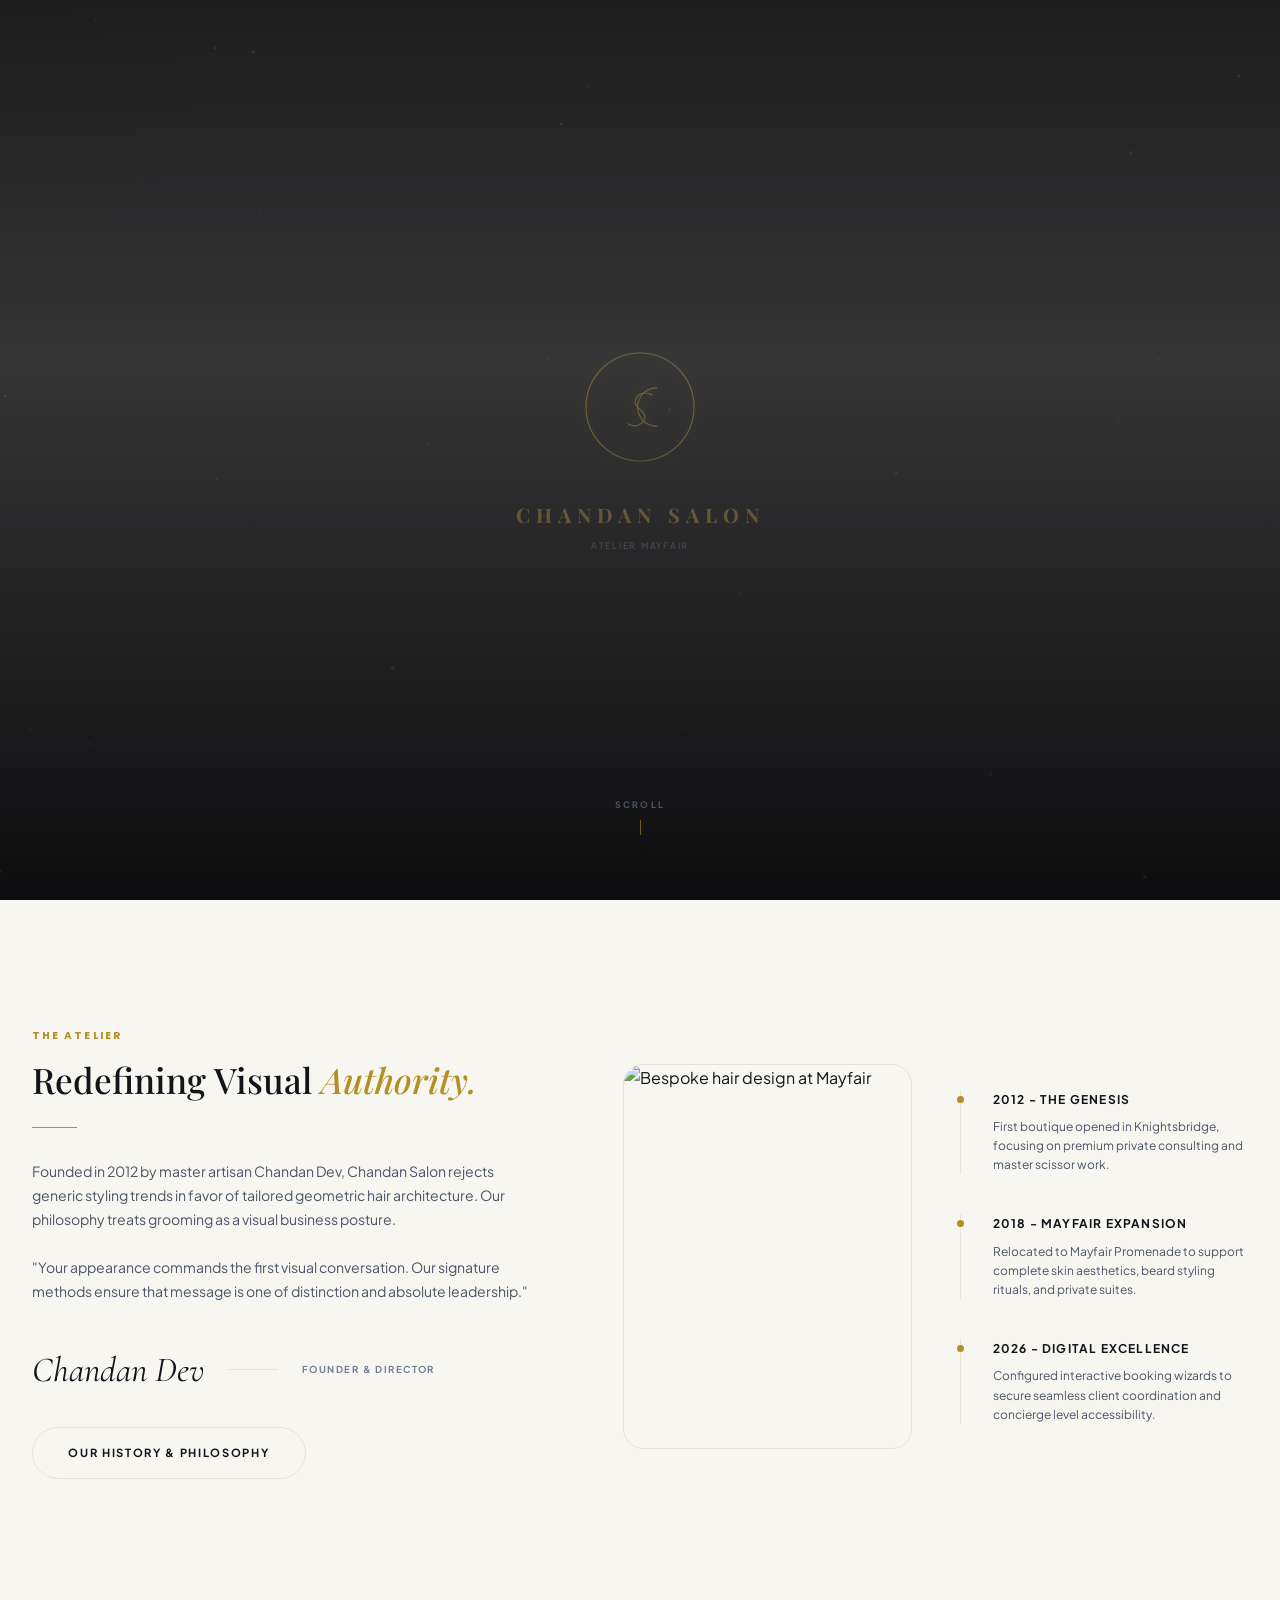
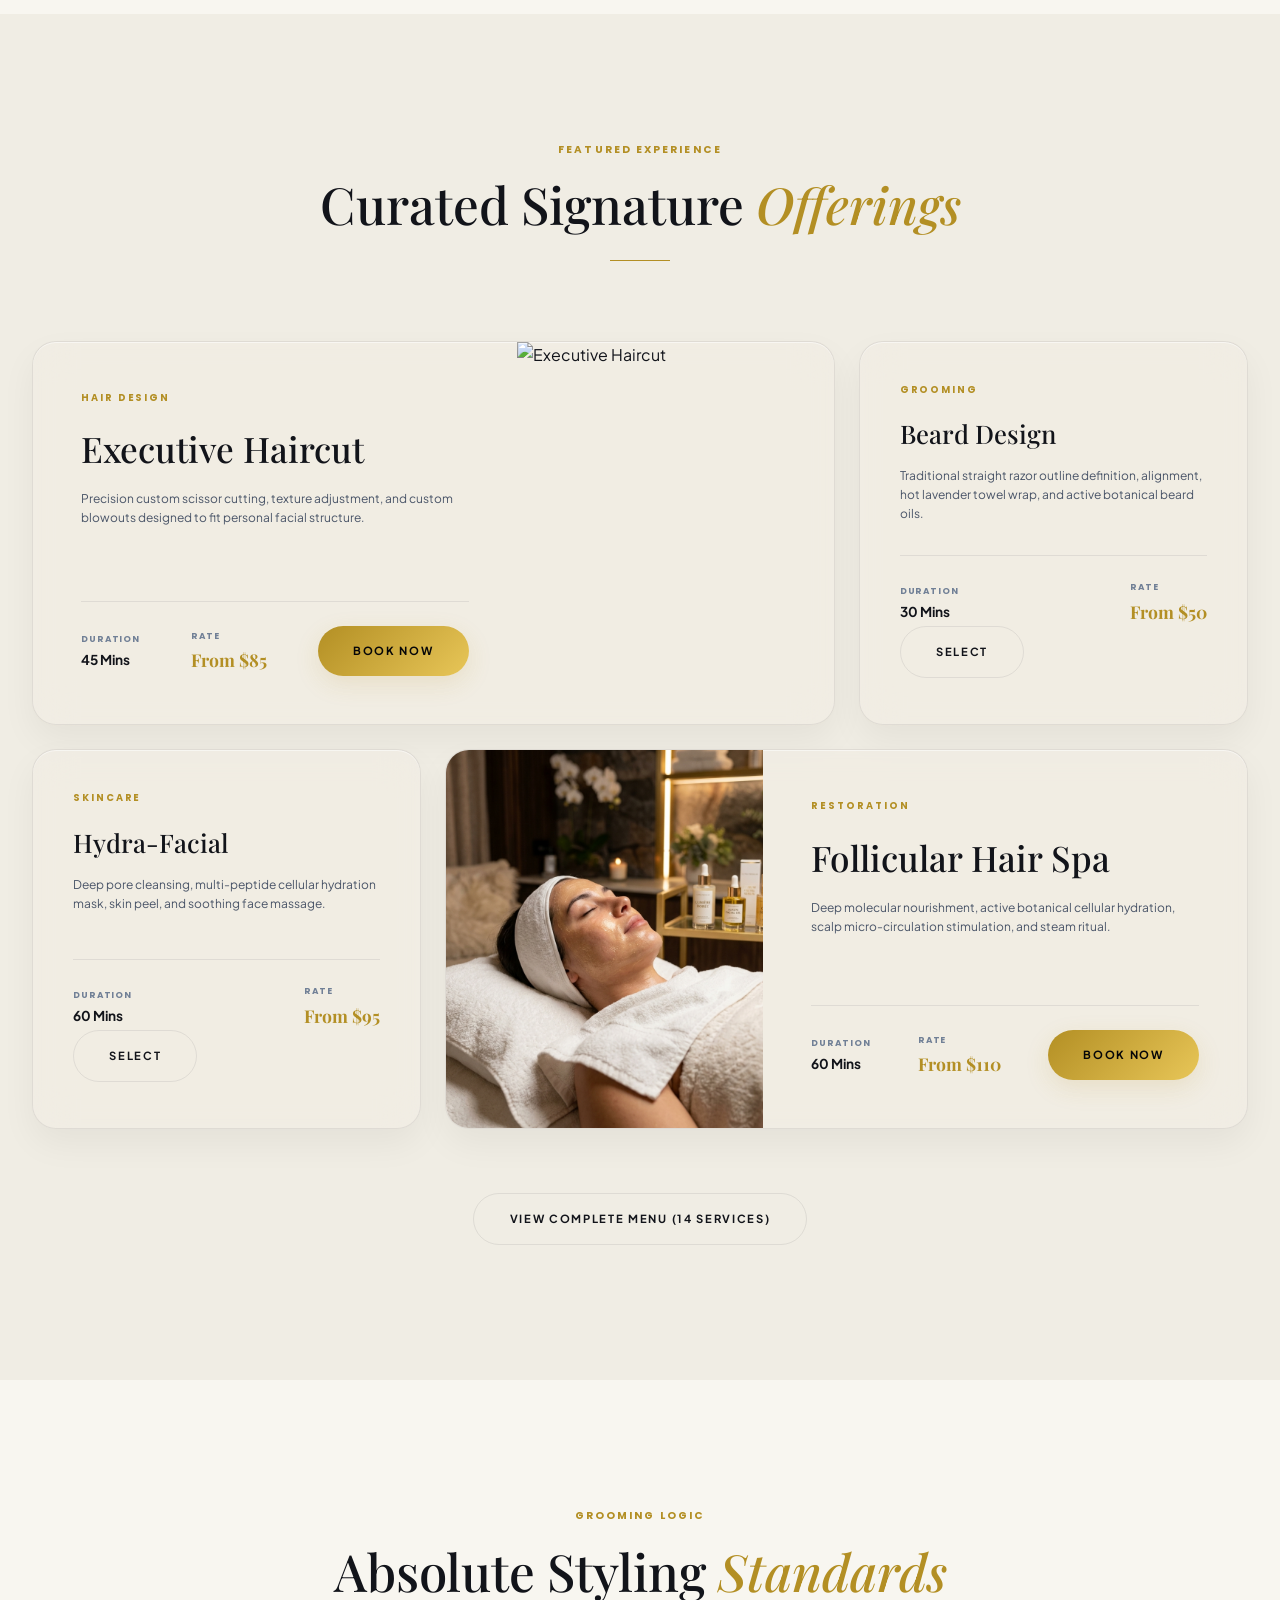
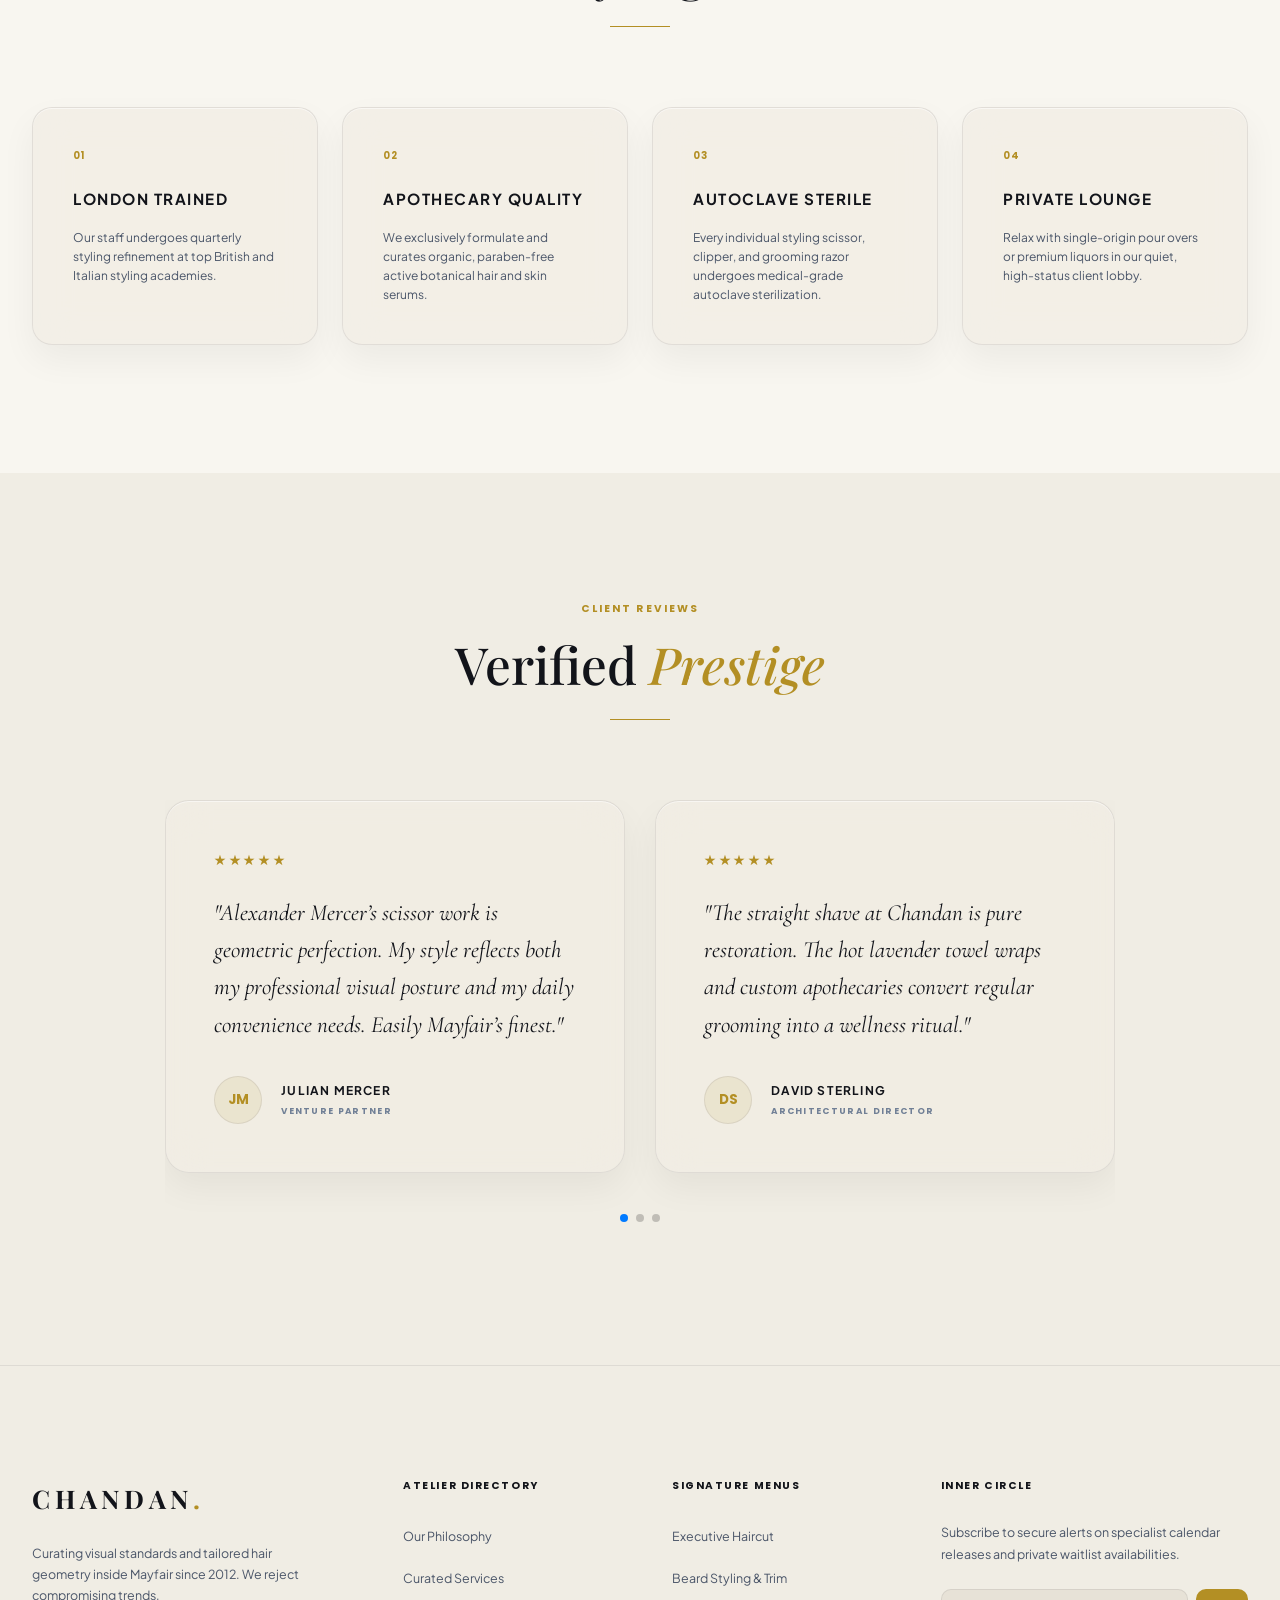
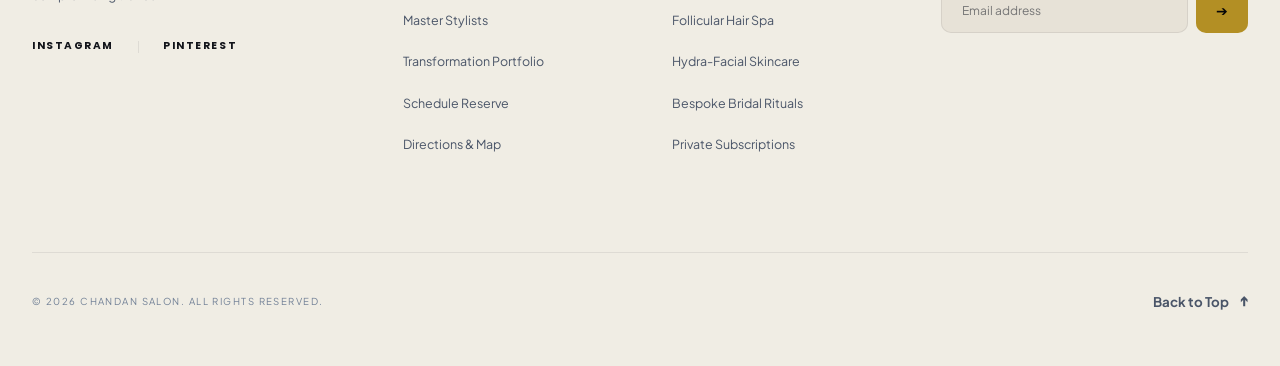
==== commit f7cc68c7: "Add files via upload" ====
--- a/index.html
+++ b/index.html
@@ -227,7 +227,7 @@
 
       <div class="about-timeline-col">
         <div class="about-timeline-img">
-          <img src="assets/images/hair_design.png" alt="Bespoke hair design at Mayfair">
+          <img src="https://www.myrahspa.com/images/ServiceCategoryImages/mobile-cover-64ce3eed535cf1691238125.jpg" alt="Bespoke hair design at Mayfair">
         </div>
         <div class="about-timeline">
           <div class="timeline-node">
